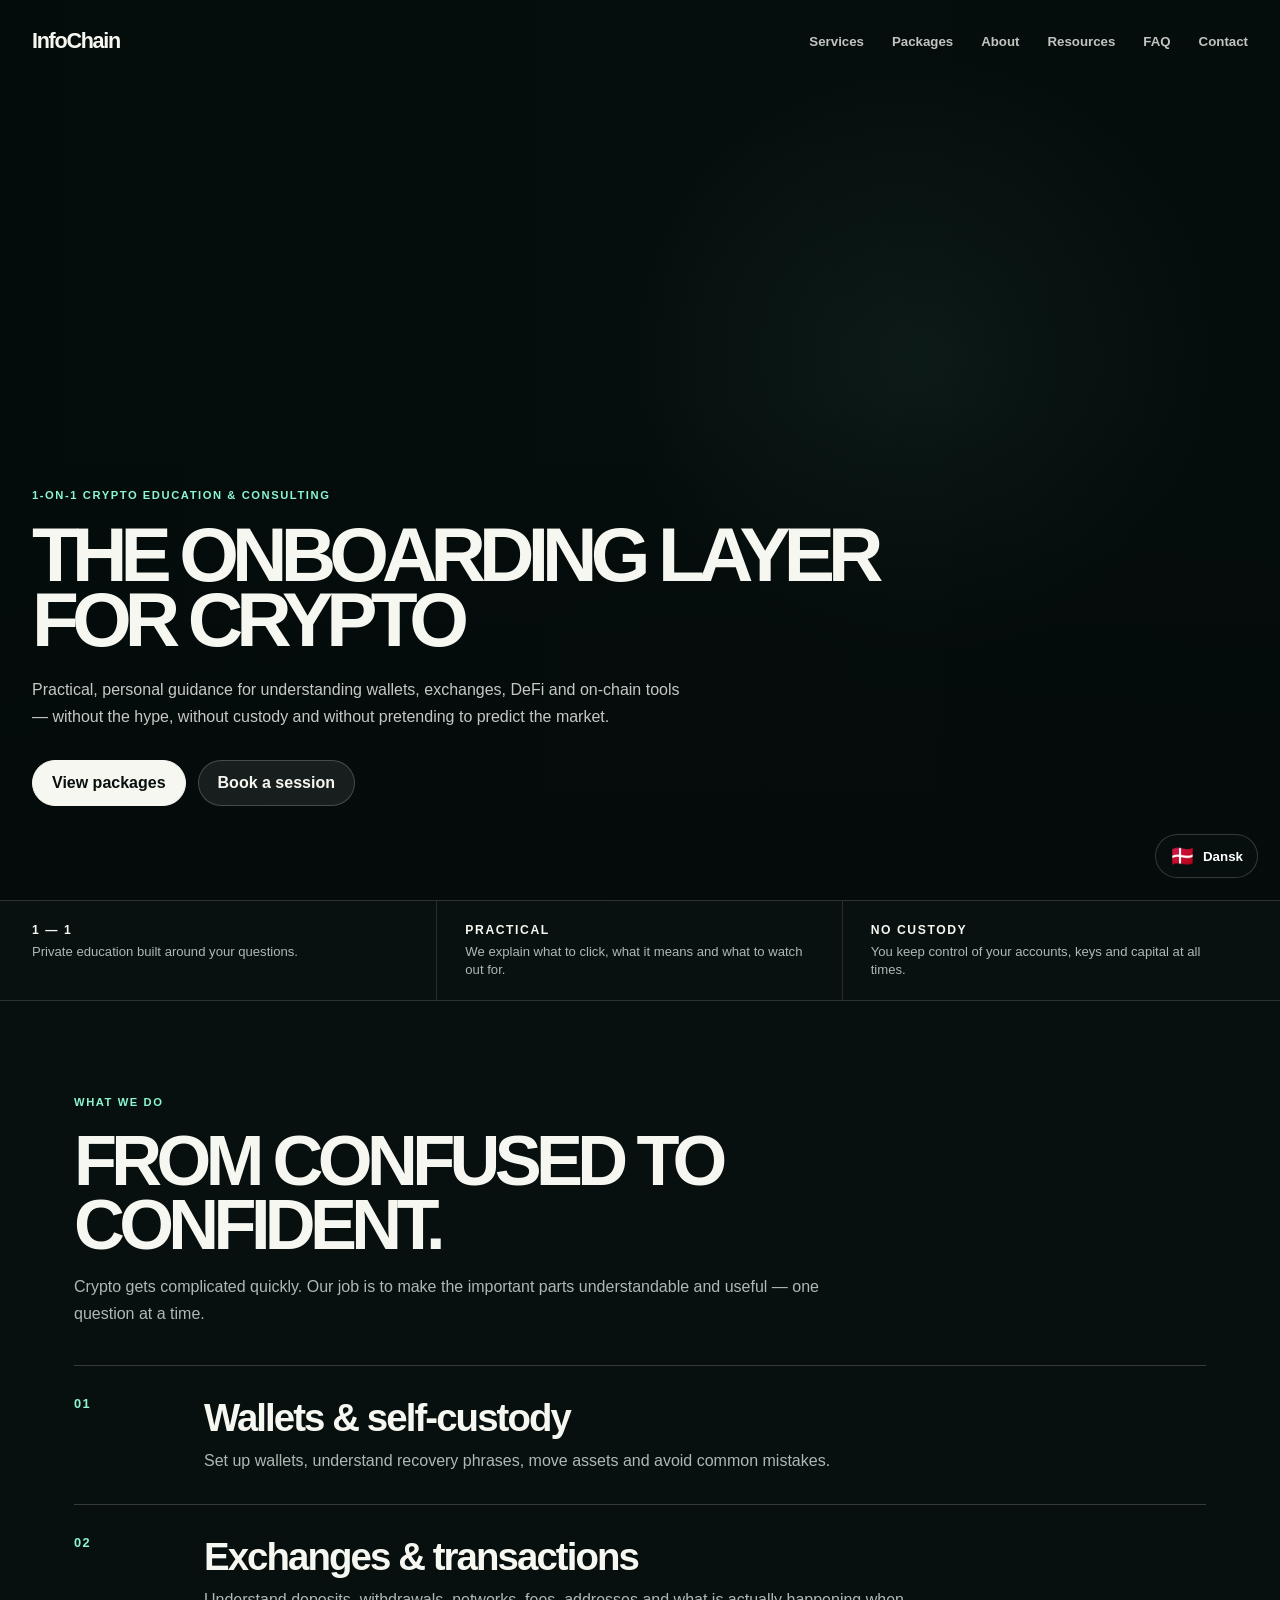
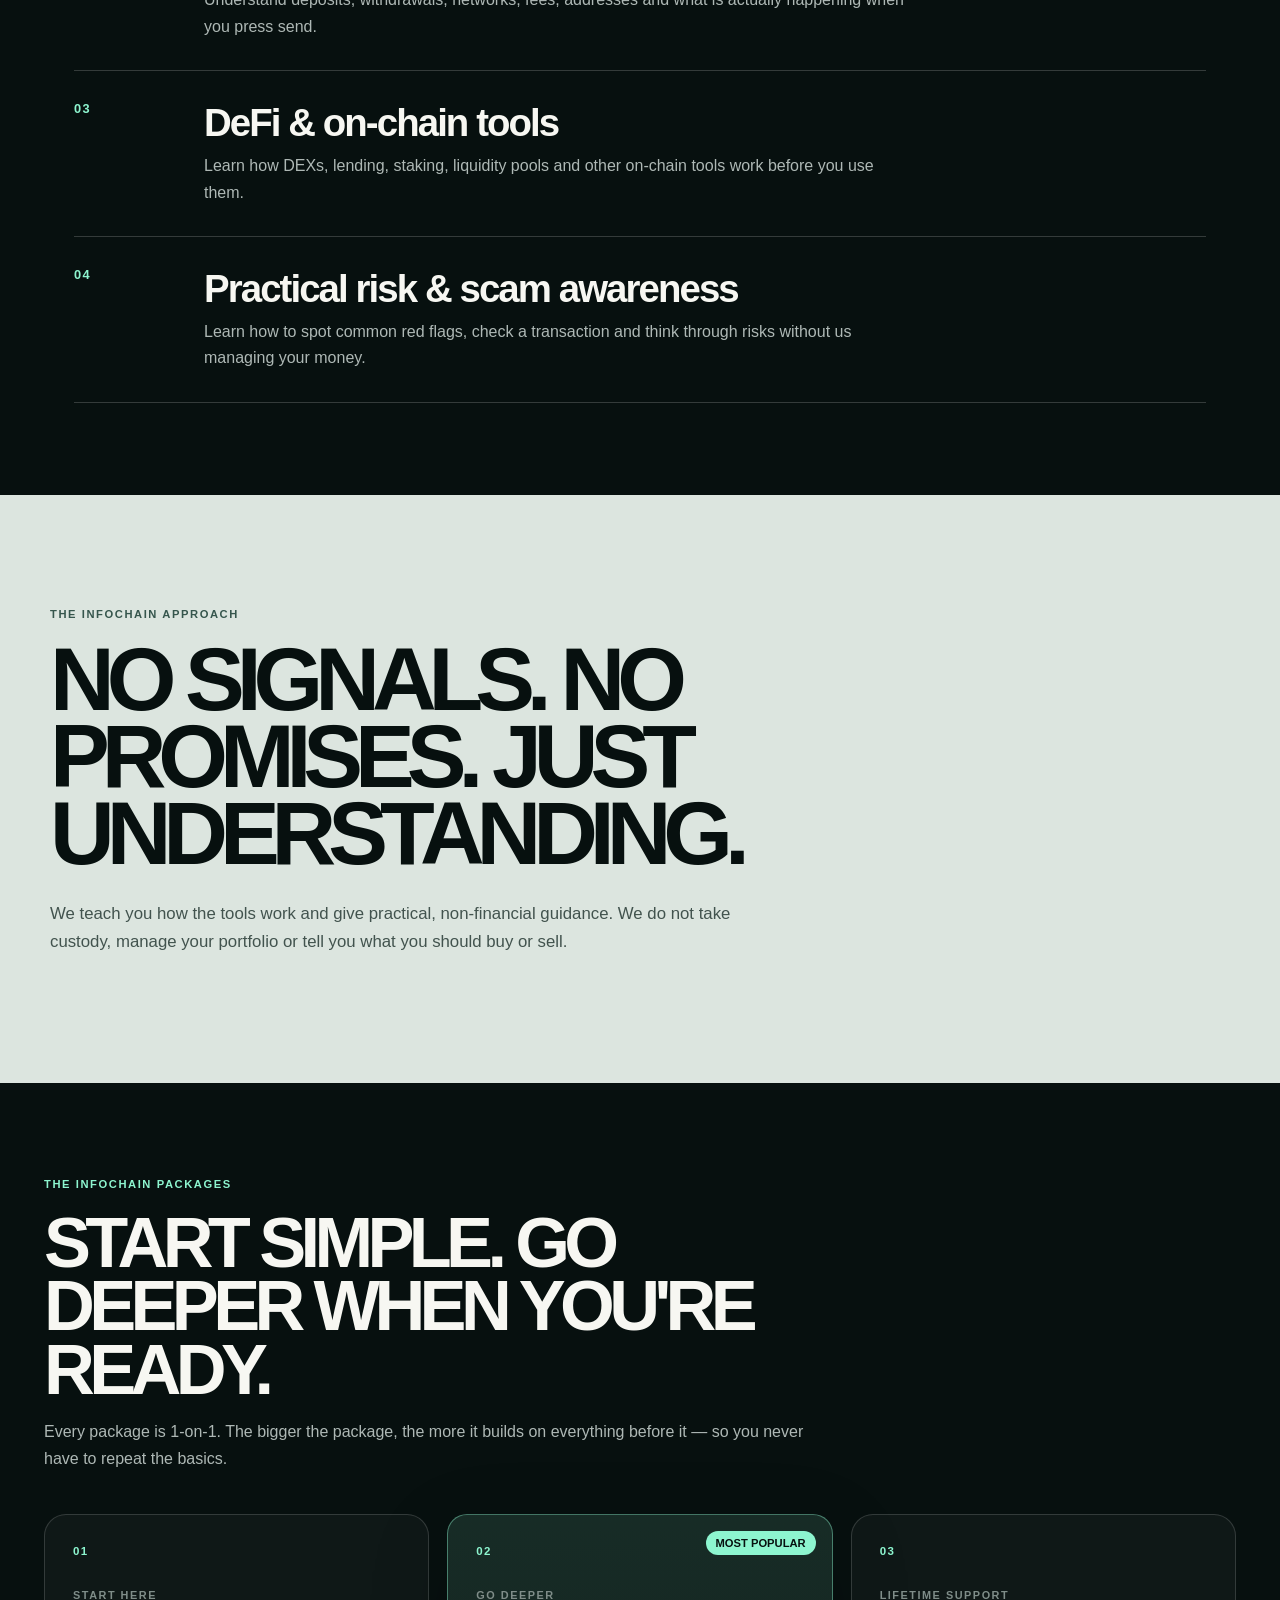
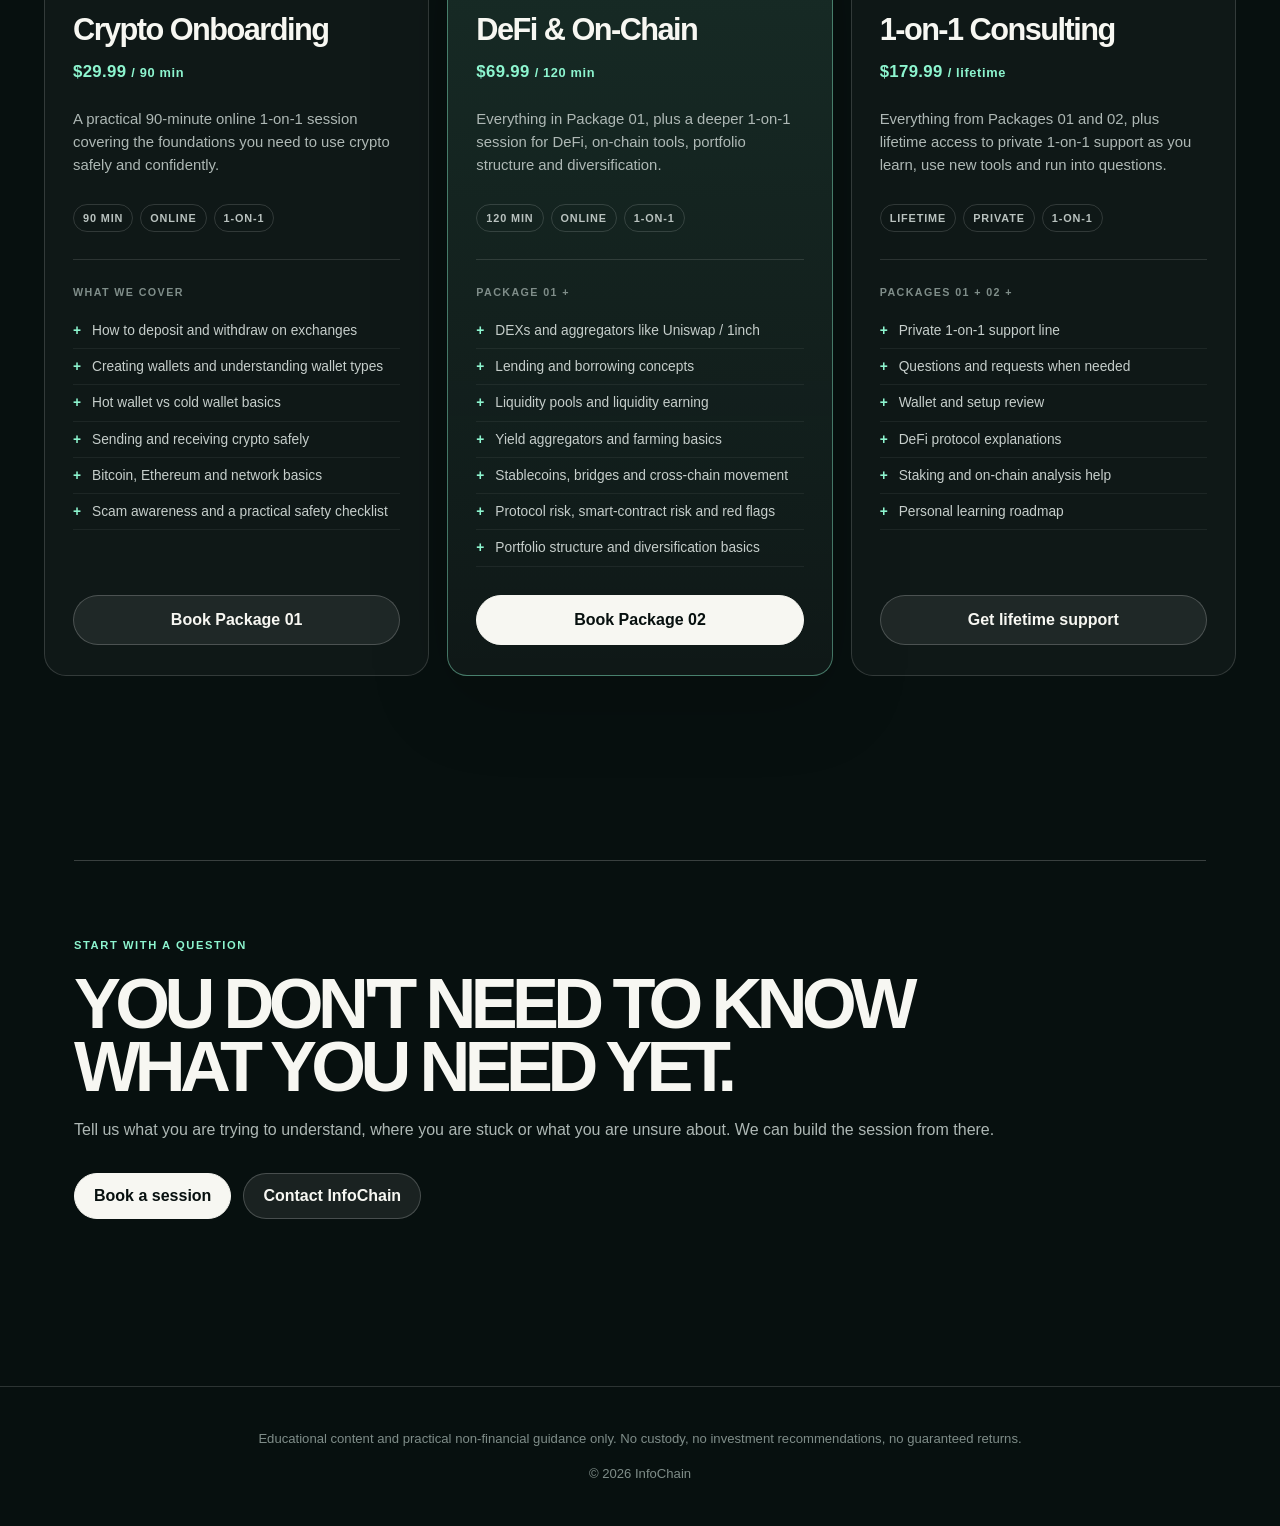
==== index.html @ 3a4cb1f4 "Rebrand homepage from ChainInfo to InfoChain" ====
<!DOCTYPE html>
<html lang="en">
<head><meta charset="UTF-8" /><meta name="viewport" content="width=device-width, initial-scale=1.0" /><meta name="description" content="InfoChain provides practical 1-on-1 crypto education and consulting for people who want to understand crypto without the hype." /><title>InfoChain | The Onboarding Layer for Crypto</title><link rel="stylesheet" href="style.css" /><link rel="stylesheet" href="enhancements.css" /></head>
<body>
  <header class="site-header"><nav class="nav"><a class="logo" href="index.html">InfoChain</a><div class="nav-links"><a href="#services">Services</a><a href="#packages">Packages</a><a href="about.html">About</a><a href="blog.html">Resources</a><a href="faq.html">FAQ</a><a href="contact.html">Contact</a></div></nav><section class="hero" id="top"><div class="hero-text"><p class="eyebrow">1-on-1 crypto education & consulting</p><h1>THE ONBOARDING LAYER FOR CRYPTO</h1><p class="hero-subtitle">Practical, personal guidance for understanding wallets, exchanges, DeFi and on-chain tools — without the hype, without custody and without pretending to predict the market.</p><div class="hero-actions"><a class="btn primary" href="#packages">View packages</a><a class="btn secondary" href="booking.html">Book a session</a></div></div></section></header>
  <main><section class="section trust-strip"><div><strong>1 — 1</strong><span>Private education built around your questions.</span></div><div><strong>PRACTICAL</strong><span>We explain what to click, what it means and what to watch out for.</span></div><div><strong>NO CUSTODY</strong><span>You keep control of your accounts, keys and capital at all times.</span></div></section>
    <section class="section editorial-section" id="services"><div class="section-heading editorial-heading"><p class="eyebrow">What we do</p><h2>FROM CONFUSED TO CONFIDENT.</h2><p>Crypto gets complicated quickly. Our job is to make the important parts understandable and useful — one question at a time.</p></div><div class="editorial-list"><article class="editorial-row"><span>01</span><div><h3>Wallets & self-custody</h3><p>Set up wallets, understand recovery phrases, move assets and avoid common mistakes.</p></div></article><article class="editorial-row"><span>02</span><div><h3>Exchanges & transactions</h3><p>Understand deposits, withdrawals, networks, fees, addresses and what is actually happening when you press send.</p></div></article><article class="editorial-row"><span>03</span><div><h3>DeFi & on-chain tools</h3><p>Learn how DEXs, lending, staking, liquidity pools and other on-chain tools work before you use them.</p></div></article><article class="editorial-row"><span>04</span><div><h3>Practical risk & scam awareness</h3><p>Learn how to spot common red flags, check a transaction and think through risks without us managing your money.</p></div></article></div></section>
    <section class="section dark-statement"><p class="eyebrow">The InfoChain approach</p><h2>NO SIGNALS. NO PROMISES. JUST UNDERSTANDING.</h2><p>We teach you how the tools work and give practical, non-financial guidance. We do not take custody, manage your portfolio or tell you what you should buy or sell.</p></section>
    <section class="section packages-section" id="packages"><div class="section-heading"><p class="eyebrow">The InfoChain packages</p><h2>START SIMPLE. GO DEEPER WHEN YOU'RE READY.</h2><p>Every package is 1-on-1. The bigger the package, the more it builds on everything before it — so you never have to repeat the basics.</p></div><div class="packages">
      <article class="package package-large"><div class="package-number">01</div><div class="package-top"><p class="package-label">START HERE</p><h3>Crypto Onboarding</h3><p class="price">$29.99 <span>/ 90 min</span></p></div><p class="package-desc">A practical 90-minute online 1-on-1 session covering the foundations you need to use crypto safely and confidently.</p><div class="package-meta"><span>90 min</span><span>Online</span><span>1-on-1</span></div><div class="package-includes"><strong>WHAT WE COVER</strong><ul><li>How to deposit and withdraw on exchanges</li><li>Creating wallets and understanding wallet types</li><li>Hot wallet vs cold wallet basics</li><li>Sending and receiving crypto safely</li><li>Bitcoin, Ethereum and network basics</li><li>Scam awareness and a practical safety checklist</li></ul></div><a class="btn package-btn" href="booking.html">Book Package 01</a></article>
      <article class="package package-large featured"><div class="package-number">02</div><div class="badge">MOST POPULAR</div><div class="package-top"><p class="package-label">GO DEEPER</p><h3>DeFi & On-Chain</h3><p class="price">$69.99 <span>/ 120 min</span></p></div><p class="package-desc">Everything in Package 01, plus a deeper 1-on-1 session for DeFi, on-chain tools, portfolio structure and diversification.</p><div class="package-meta"><span>120 min</span><span>Online</span><span>1-on-1</span></div><div class="package-includes"><strong>PACKAGE 01 +</strong><ul><li>DEXs and aggregators like Uniswap / 1inch</li><li>Lending and borrowing concepts</li><li>Liquidity pools and liquidity earning</li><li>Yield aggregators and farming basics</li><li>Stablecoins, bridges and cross-chain movement</li><li>Protocol risk, smart-contract risk and red flags</li><li>Portfolio structure and diversification basics</li></ul></div><a class="btn package-btn primary" href="booking.html">Book Package 02</a></article>
      <article class="package package-large"><div class="package-number">03</div><div class="package-top"><p class="package-label">LIFETIME SUPPORT</p><h3>1-on-1 Consulting</h3><p class="price">$179.99 <span>/ lifetime</span></p></div><p class="package-desc">Everything from Packages 01 and 02, plus lifetime access to private 1-on-1 support as you learn, use new tools and run into questions.</p><div class="package-meta"><span>Lifetime</span><span>Private</span><span>1-on-1</span></div><div class="package-includes"><strong>PACKAGES 01 + 02 +</strong><ul><li>Private 1-on-1 support line</li><li>Questions and requests when needed</li><li>Wallet and setup review</li><li>DeFi protocol explanations</li><li>Staking and on-chain analysis help</li><li>Personal learning roadmap</li></ul></div><a class="btn package-btn" href="booking.html">Get lifetime support</a></article>
    </div></section>
    <section class="section contact-section"><div class="contact-card"><p class="eyebrow">Start with a question</p><h2>YOU DON'T NEED TO KNOW WHAT YOU NEED YET.</h2><p>Tell us what you are trying to understand, where you are stuck or what you are unsure about. We can build the session from there.</p><div class="contact-actions"><a class="btn primary" href="booking.html">Book a session</a><a class="btn secondary" href="contact.html">Contact InfoChain</a></div></div></section></main>
  <footer class="footer"><p>Educational content and practical non-financial guidance only. No custody, no investment recommendations, no guaranteed returns.</p><p>© 2026 InfoChain</p></footer><button class="language-toggle" type="button" aria-label="Translate site to Danish" data-lang-toggle><span class="flag">🇩🇰</span><span class="language-toggle-text">Dansk</span></button><script src="language.js"></script>
</body></html>
---- style.css ----
*{box-sizing:border-box}html{scroll-behavior:smooth}body{margin:0;background:#07100f;color:#f7f7f2;font-family:Inter,Arial,sans-serif}a{color:inherit}p{line-height:1.65}.site-header{min-height:100vh;padding:0 32px;position:relative;overflow:hidden;background:linear-gradient(90deg,rgba(4,12,11,.88),rgba(4,12,11,.38) 55%,rgba(4,12,11,.66)),linear-gradient(180deg,rgba(4,10,9,.1),rgba(4,10,9,.15) 45%,rgba(4,10,9,.9)),url('https://images.unsplash.com/photo-1480714378408-67cf0d13bc1b?auto=format&fit=crop&w=2400&q=88') center/cover no-repeat}.site-header:after{content:'';position:absolute;inset:0;background:radial-gradient(circle at 72% 40%,rgba(141,245,207,.12),transparent 28%);pointer-events:none}.nav{max-width:1280px;margin:auto;padding:28px 0;display:flex;align-items:center;justify-content:space-between;position:relative;z-index:3}.logo{text-decoration:none;font-size:1.35rem;font-weight:850;letter-spacing:-.06em}.nav-links{display:flex;gap:28px;align-items:center}.nav-links a{text-decoration:none;font-size:.83rem;font-weight:700;color:rgba(247,247,242,.78)}.nav-links a:hover{color:#fff}.hero{max-width:1280px;min-height:calc(100vh - 90px);margin:auto;padding:80px 0 86px;display:flex;align-items:flex-end;position:relative;z-index:2}.hero-text{max-width:900px}.eyebrow{text-transform:uppercase;letter-spacing:.14em;font-size:.7rem;font-weight:800;color:#8df5cf;margin:0 0 18px}.hero h1{font-size:clamp(3.2rem,6vw,6.5rem);line-height:.84;letter-spacing:-.09em;max-width:850px;margin:0 0 26px;text-transform:uppercase}.hero-subtitle{max-width:650px;color:rgba(247,247,242,.8);font-size:1rem;margin:0}.hero-actions,.contact-actions{display:flex;gap:12px;flex-wrap:wrap;margin-top:30px}.btn{min-height:46px;padding:0 19px;border-radius:999px;display:inline-flex;align-items:center;justify-content:center;text-decoration:none;font-weight:800;border:1px solid rgba(255,255,255,.2);transition:transform .2s ease,border-color .2s ease,background .2s ease}.btn:hover{transform:translateY(-2px);border-color:rgba(141,245,207,.5)}.btn.primary{background:#f7f7f2;color:#07100f;border-color:#f7f7f2}.btn.secondary{background:rgba(255,255,255,.08)}.section{max-width:1180px;margin:auto;padding:92px 24px}.trust-strip{max-width:none;padding:0 32px;display:grid;grid-template-columns:repeat(3,1fr);background:#08110f;border-top:1px solid rgba(255,255,255,.14);border-bottom:1px solid rgba(255,255,255,.14)}.trust-strip div{padding:22px 28px;border-right:1px solid rgba(255,255,255,.12)}.trust-strip div:first-child{padding-left:0}.trust-strip div:last-child{border-right:0}.trust-strip strong{display:block;font-size:.76rem;letter-spacing:.13em;text-transform:uppercase;margin-bottom:5px}.trust-strip span{font-size:.82rem;color:#aeb8b5}.section-heading{max-width:760px;margin-bottom:38px}.section-heading h2,.contact-card h2{font-size:clamp(2.8rem,5.5vw,5.8rem);line-height:.9;letter-spacing:-.08em;margin:0 0 18px;text-transform:uppercase}.section-heading p:last-child,.contact-card p:not(.eyebrow){color:#aeb8b5}.editorial-list{border-top:1px solid rgba(255,255,255,.18)}.editorial-row{display:grid;grid-template-columns:100px 1fr;gap:30px;padding:30px 0;border-bottom:1px solid rgba(255,255,255,.18)}.editorial-row>span{font-size:.8rem;color:#8df5cf;font-weight:800;letter-spacing:.1em}.editorial-row h3{font-size:clamp(1.6rem,3vw,2.5rem);letter-spacing:-.05em;margin:0 0 8px}.editorial-row p{max-width:700px;color:#aeb8b5;margin:0}.dark-statement{max-width:none;padding:110px max(24px,calc((100vw - 1180px)/2));background:#dce5df;color:#07100f}.dark-statement .eyebrow{color:#36564d}.dark-statement h2{max-width:950px;font-size:clamp(3rem,7vw,7rem);line-height:.86;letter-spacing:-.09em;margin:0 0 28px}.dark-statement>p:last-child{max-width:720px;color:#42534e;font-size:1.05rem}.packages-section{max-width:1240px}.packages-section .section-heading{margin-bottom:42px}.packages{display:grid;grid-template-columns:repeat(3,1fr);gap:18px}.package{min-height:350px;border-top:1px solid rgba(255,255,255,.25);border-bottom:1px solid rgba(255,255,255,.12);padding:28px 4px;display:flex;flex-direction:column;position:relative}.package.featured{padding:28px;background:rgba(141,245,207,.07);border:1px solid rgba(141,245,207,.28);border-radius:20px}.package-number{font-size:.72rem;font-weight:900;color:#8df5cf;letter-spacing:.12em;margin-bottom:30px}.badge{position:absolute;top:16px;right:16px;background:#8df5cf;color:#07100f;border-radius:999px;padding:6px 10px;font-size:.7rem;font-weight:900}.package h3{font-size:1.7rem;letter-spacing:-.05em;margin:0 0 15px}.price{font-size:.8rem!important;text-transform:uppercase;letter-spacing:.12em;color:#8df5cf!important;font-weight:800}.package-desc{color:#aeb8b5;max-width:390px}.package-btn{margin-top:auto;align-self:flex-start;background:rgba(255,255,255,.07)}.packages-link{display:flex;justify-content:center;margin-top:28px}.packages-link .btn{min-width:220px}.contact-card{padding:75px 0;border-top:1px solid rgba(255,255,255,.2);text-align:left}.contact-card h2{max-width:950px}.contact-actions{justify-content:flex-start}.footer{padding:28px 24px;border-top:1px solid rgba(255,255,255,.15);text-align:center;color:#7f8d89;font-size:.82rem}.language-toggle{position:fixed;right:22px;bottom:22px;z-index:20;border:1px solid rgba(255,255,255,.18);border-radius:999px;background:rgba(8,17,15,.84);color:#fff;padding:9px 14px;display:flex;gap:8px;align-items:center;font-weight:800;backdrop-filter:blur(14px);cursor:pointer}.language-toggle .flag{font-size:1.25rem}.simple-header{min-height:auto;background:#07100f}.simple-header .hero{min-height:auto;padding:70px 0}.simple-header .hero h1{font-size:clamp(3rem,7vw,7rem)}
/* Package page: make the offer scannable in seconds. */.package-intro{display:grid;grid-template-columns:1.15fr .85fr;gap:70px;align-items:end;margin-bottom:55px}.package-intro h2{font-size:clamp(2.6rem,5vw,5.2rem);line-height:.88;letter-spacing:-.08em;margin:0;max-width:760px;text-transform:uppercase}.package-intro>p{color:#aeb8b5;max-width:440px;margin:0 0 5px}.package-grid{display:grid;grid-template-columns:repeat(3,1fr);gap:16px;align-items:stretch}.package-large{min-height:640px;padding:30px 28px;background:rgba(255,255,255,.035);border:1px solid rgba(255,255,255,.15);border-radius:22px}.package-large.featured{padding:30px 28px;background:linear-gradient(180deg,rgba(141,245,207,.12),rgba(255,255,255,.035));border-color:rgba(141,245,207,.42);box-shadow:0 25px 80px rgba(0,0,0,.18)}.package-label{font-size:.68rem;font-weight:900;letter-spacing:.14em;color:#7f8d89;margin:0 0 10px}.package-large h3{font-size:clamp(1.8rem,2.4vw,2.45rem);line-height:.95;margin-bottom:14px}.package-large .price{font-size:1.05rem!important;letter-spacing:.02em;text-transform:none;margin:0}.package-large .price span{font-size:.8rem;letter-spacing:.05em}.package-large .package-desc{font-size:.93rem;line-height:1.55;min-height:74px;margin:22px 0}.package-meta{display:flex;gap:7px;flex-wrap:wrap;margin-bottom:27px}.package-meta span{font-size:.68rem;text-transform:uppercase;letter-spacing:.08em;font-weight:800;border:1px solid rgba(255,255,255,.14);padding:7px 9px;border-radius:999px;color:#b9c2bf}.package-includes{border-top:1px solid rgba(255,255,255,.12);padding-top:22px;margin-bottom:28px}.package-includes strong{font-size:.67rem;letter-spacing:.13em;color:#7f8d89}.package-includes ul{padding:0;margin:13px 0 0;list-style:none}.package-includes li{position:relative;padding:8px 0 8px 19px;color:#c6cecb;font-size:.86rem;line-height:1.4;border-bottom:1px solid rgba(255,255,255,.06)}.package-includes li:before{content:'+';position:absolute;left:0;color:#8df5cf;font-weight:900}.package-large .package-btn{width:100%;min-height:50px}.package-note{display:flex;gap:16px;align-items:flex-start;margin-top:24px;padding:18px 20px;border-left:2px solid #8df5cf;background:rgba(255,255,255,.035);color:#aeb8b5;font-size:.82rem;line-height:1.55}.package-note strong{color:#f7f7f2;white-space:nowrap}.packages-page-section{padding-top:82px}
@media(max-width:850px){.site-header{padding:0 20px;min-height:92vh}.nav{align-items:flex-start;gap:18px;flex-direction:column}.nav-links{flex-wrap:wrap;gap:13px 18px}.hero{min-height:calc(92vh - 100px);padding:65px 0 55px}.hero h1{font-size:clamp(3.1rem,13vw,5.7rem);max-width:650px}.trust-strip,.packages,.package-grid{grid-template-columns:1fr}.trust-strip{padding:0 20px}.trust-strip div,.trust-strip div:first-child{padding:18px 0;border-right:0;border-bottom:1px solid rgba(255,255,255,.12)}.trust-strip div:last-child{border-bottom:0}.section{padding:70px 20px}.editorial-row{grid-template-columns:50px 1fr;gap:12px}.dark-statement{padding:80px 20px}.packages{gap:28px}.package,.package.featured{min-height:0}.contact-card{padding:55px 0}.language-toggle{right:14px;bottom:14px}.package-intro{grid-template-columns:1fr;gap:20px;margin-bottom:35px}.package-intro h2{font-size:clamp(2.4rem,12vw,4.3rem)}.package-large,.package-large.featured{min-height:0;padding:26px 22px}.package-number{margin-bottom:32px}.package-large .package-desc{min-height:0}.package-note{flex-direction:column;gap:6px}}
---- enhancements.css ----
.site-header{background:#07100f!important}.site-header:before{content:'';position:absolute;inset:-7%;background:url('https://images.unsplash.com/photo-1480714378408-67cf0d13bc1b?auto=format&fit=crop&w=2400&q=88') center/cover no-repeat;animation:chainInfoHeroDrift 22s ease-in-out infinite alternate;transform-origin:center center;z-index:0}.site-header:after{z-index:1!important;background:linear-gradient(90deg,rgba(4,12,11,.88),rgba(4,12,11,.38) 55%,rgba(4,12,11,.66)),linear-gradient(180deg,rgba(4,10,9,.1),rgba(4,10,9,.15) 45%,rgba(4,10,9,.92)),radial-gradient(circle at 72% 40%,rgba(141,245,207,.12),transparent 28%)}@keyframes chainInfoHeroDrift{0%{transform:scale(1.02) translate3d(-.5%,0,0)}50%{transform:scale(1.075) translate3d(.6%,-.5%,0)}100%{transform:scale(1.035) translate3d(-.4%,.4%,0)}}.nav,.hero{z-index:2}.booking-section{padding-top:72px}.booking-grid{display:grid;grid-template-columns:.9fr 1.1fr;gap:90px;align-items:start}.booking-copy h2{font-size:clamp(2.8rem,5.5vw,5.6rem);line-height:.88;letter-spacing:-.08em;margin:0 0 22px;text-transform:uppercase}.booking-copy>p:not(.eyebrow){color:#aeb8b5;max-width:520px}.booking-note{margin-top:32px;border-left:2px solid #8df5cf;background:rgba(255,255,255,.035);padding:18px 20px;color:#aeb8b5;font-size:.82rem;line-height:1.55}.booking-note strong{display:block;color:#f7f7f2;margin-bottom:5px}.booking-form{padding:30px;border:1px solid rgba(255,255,255,.16);border-radius:22px;background:rgba(255,255,255,.035);display:grid;gap:18px}.booking-form label{display:grid;gap:8px;font-size:.7rem;text-transform:uppercase;letter-spacing:.1em;font-weight:800;color:#aeb8b5}.booking-form input,.booking-form select,.booking-form textarea{width:100%;border:1px solid rgba(255,255,255,.16);background:#0b1715;color:#f7f7f2;border-radius:10px;padding:13px 14px;font:inherit;font-size:.95rem;outline:none}.booking-form input:focus,.booking-form select:focus,.booking-form textarea:focus{border-color:rgba(141,245,207,.7)}.booking-form textarea{resize:vertical}.booking-form option{background:#0b1715}.form-two{display:grid;grid-template-columns:1fr 1fr;gap:16px}.booking-form .btn{border:0;cursor:pointer;width:100%;font-size:.9rem}.form-footnote{margin:0;color:#71807c;font-size:.72rem;line-height:1.5;text-align:center}@media(max-width:850px){.booking-grid{grid-template-columns:1fr;gap:45px}.booking-form{padding:22px}.form-two{grid-template-columns:1fr}}@media(prefers-reduced-motion:reduce){.site-header:before{animation:none}}
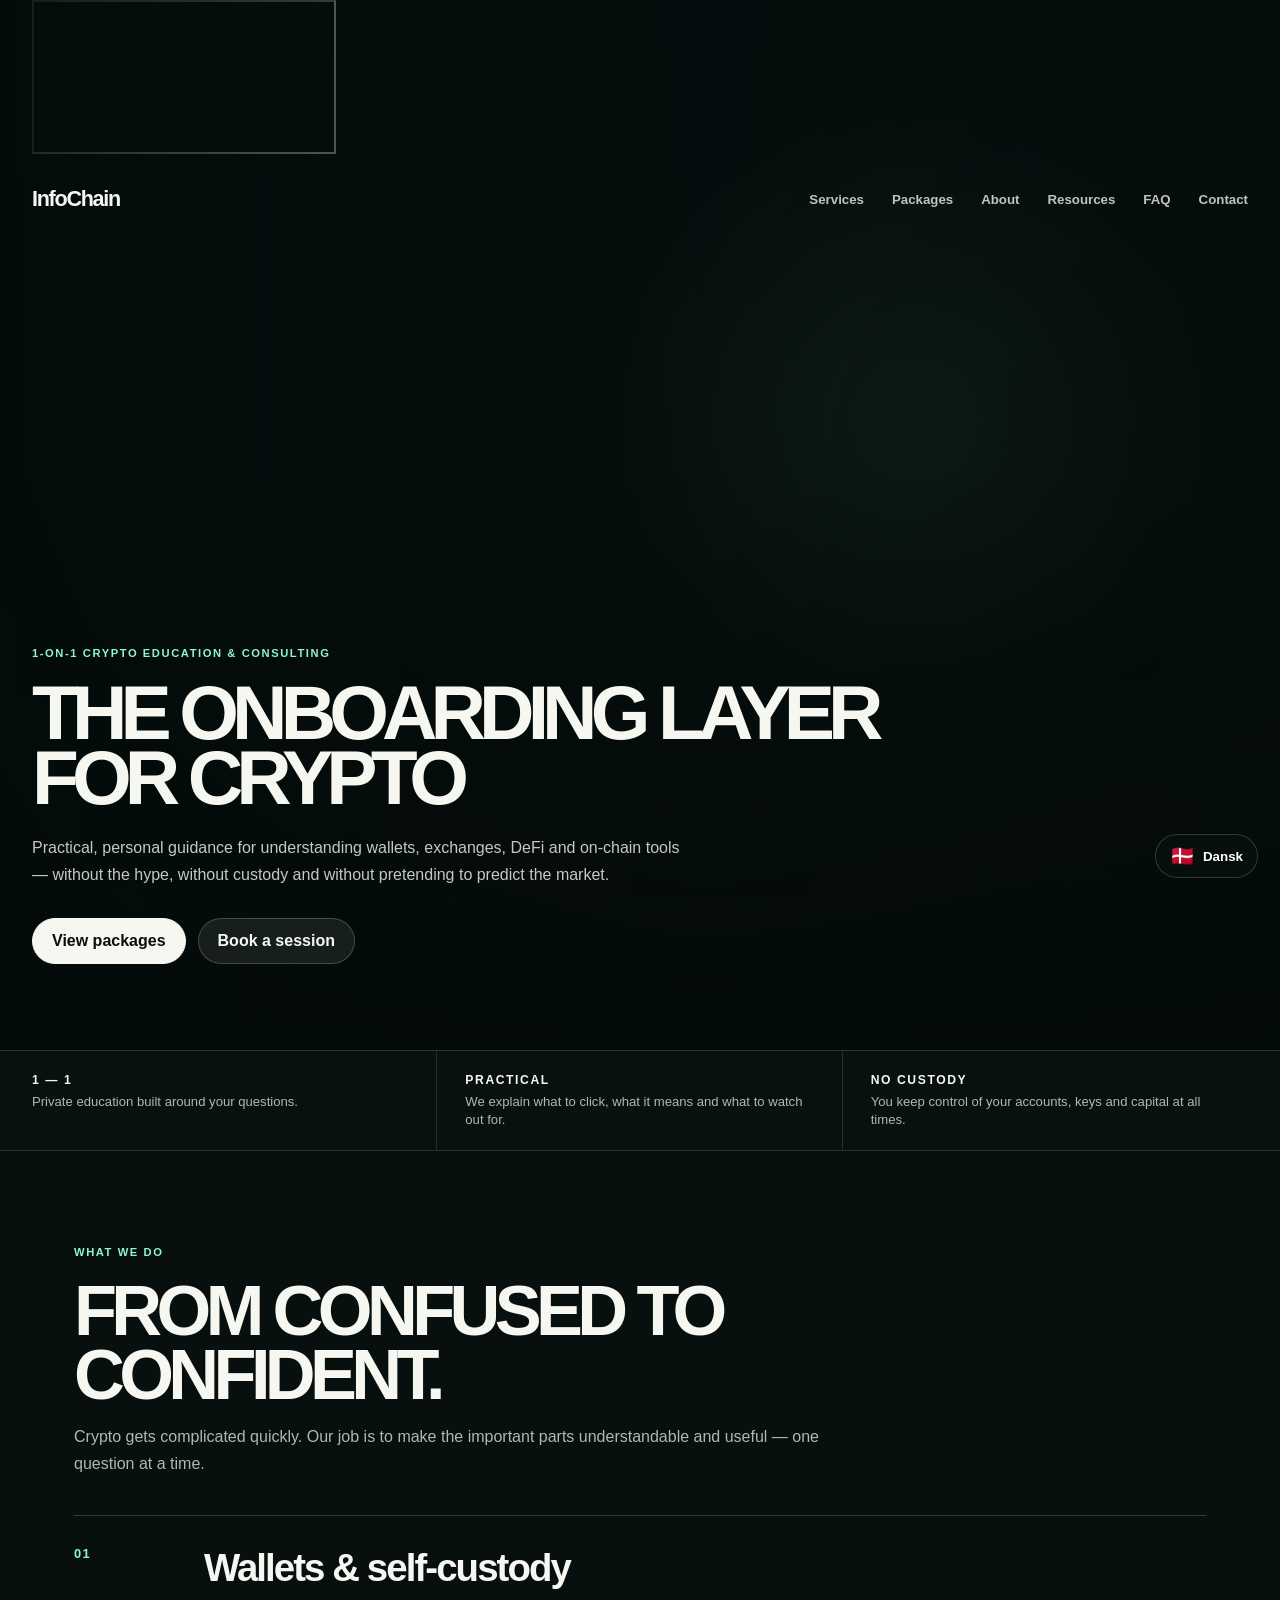
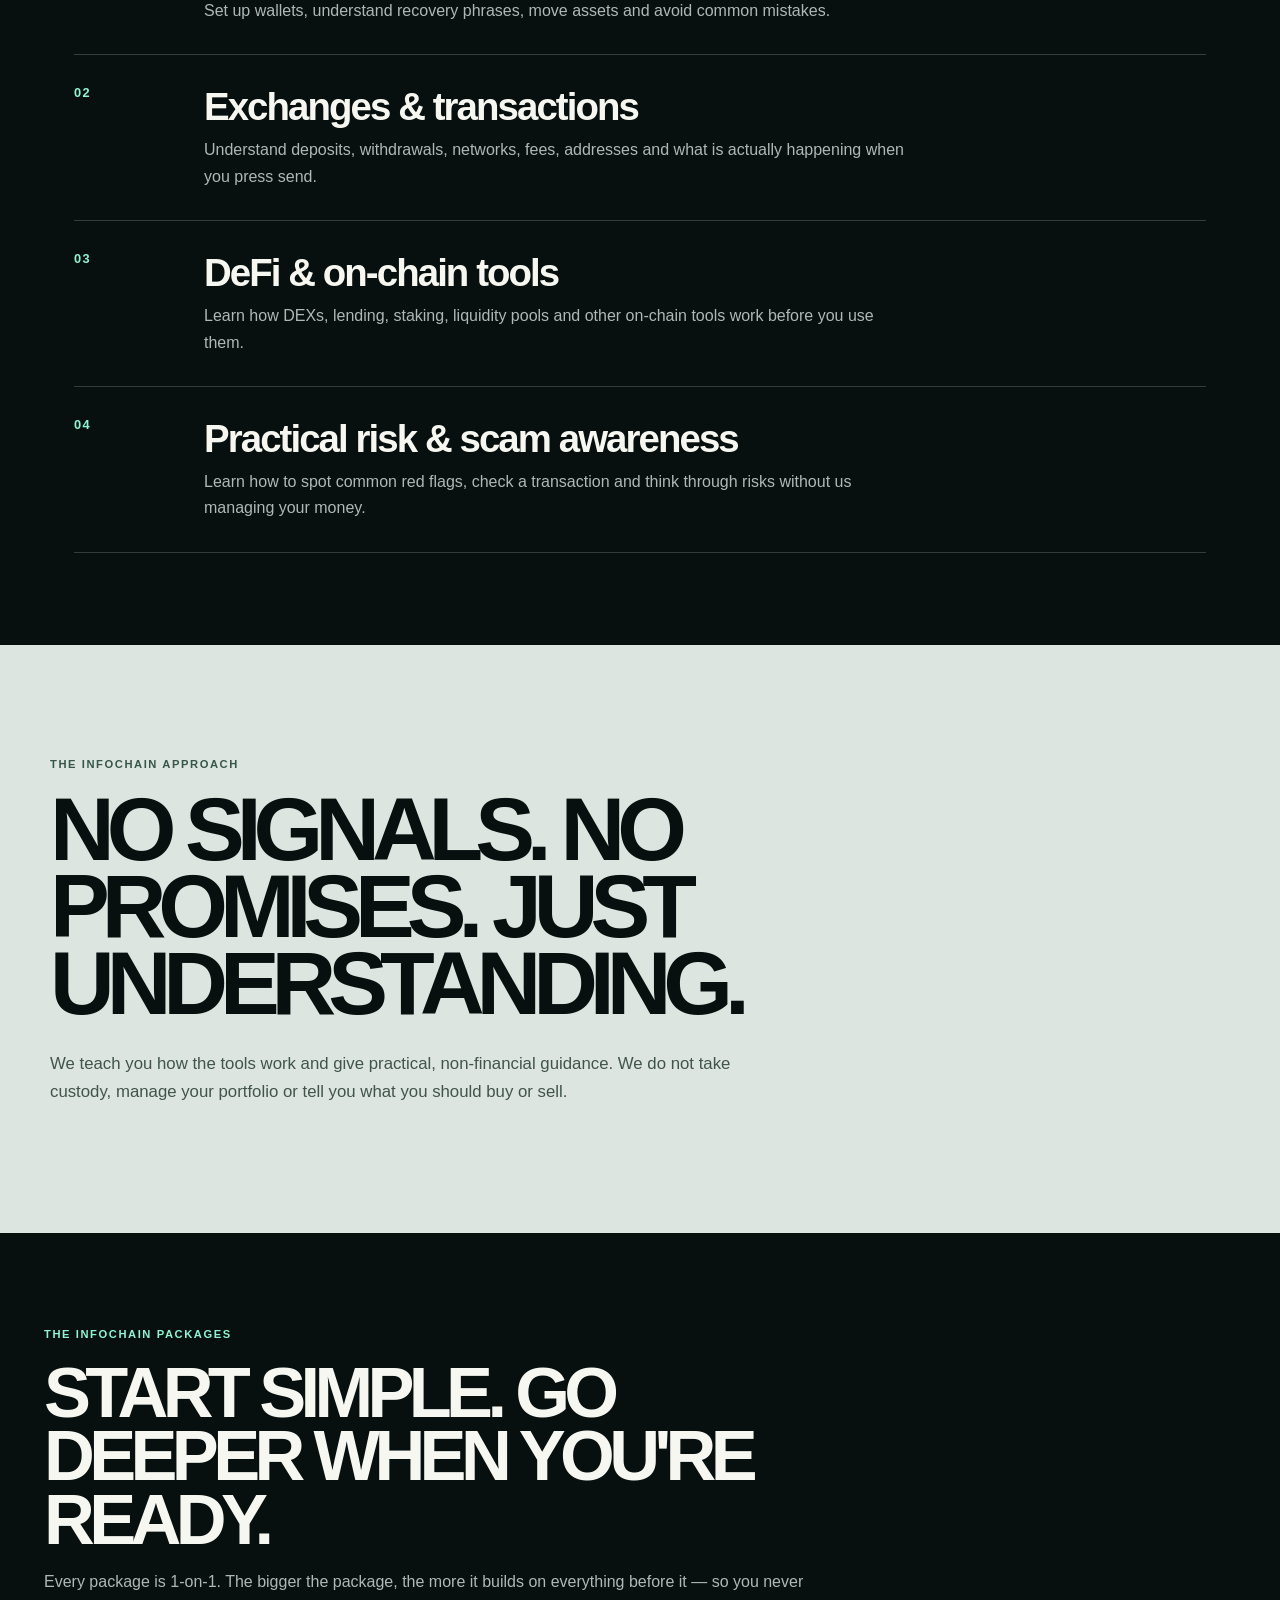
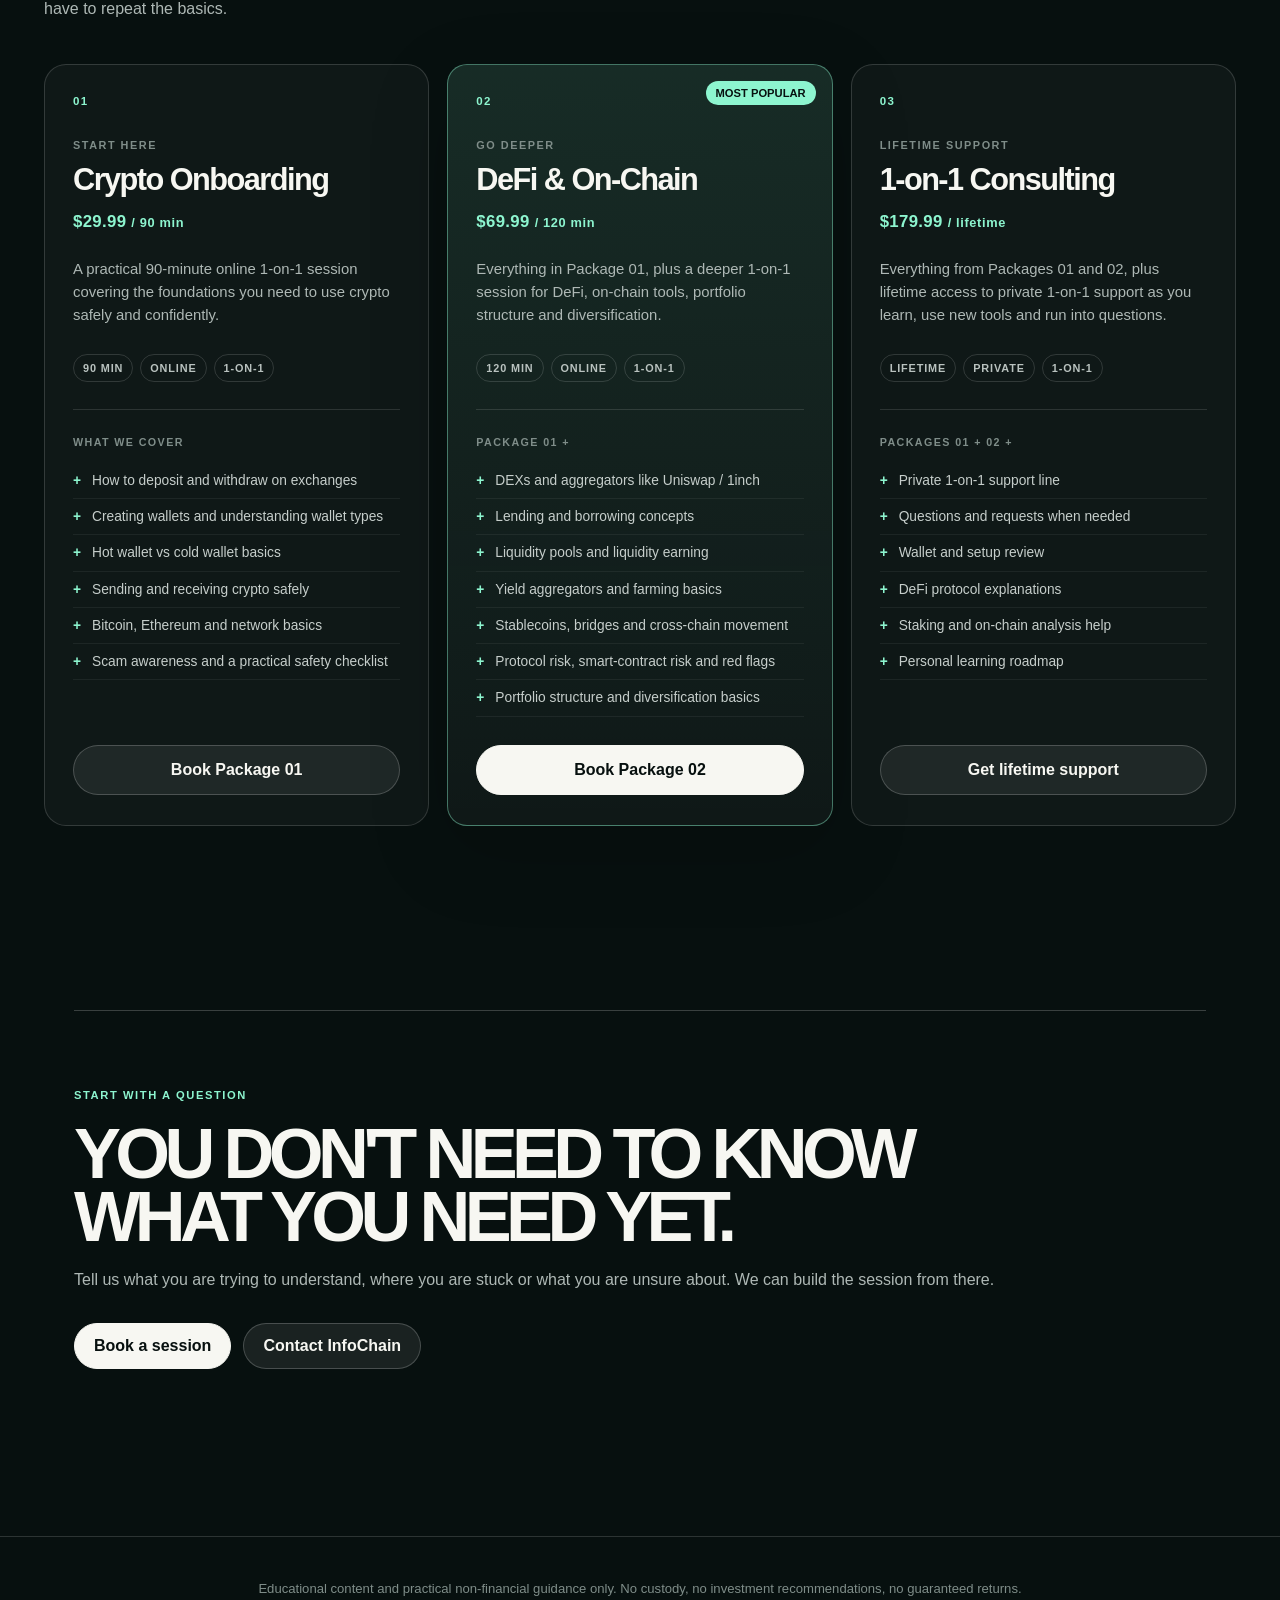
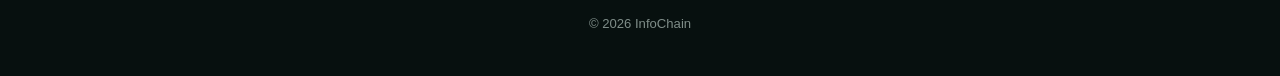
==== commit 5b120e0f: "Add live NYC skyline video background to InfoChain hero" ====
--- a/index.html
+++ b/index.html
@@ -2,7 +2,7 @@
 <html lang="en">
 <head><meta charset="UTF-8" /><meta name="viewport" content="width=device-width, initial-scale=1.0" /><meta name="description" content="InfoChain provides practical 1-on-1 crypto education and consulting for people who want to understand crypto without the hype." /><title>InfoChain | The Onboarding Layer for Crypto</title><link rel="stylesheet" href="style.css" /><link rel="stylesheet" href="enhancements.css" /></head>
 <body>
-  <header class="site-header"><nav class="nav"><a class="logo" href="index.html">InfoChain</a><div class="nav-links"><a href="#services">Services</a><a href="#packages">Packages</a><a href="about.html">About</a><a href="blog.html">Resources</a><a href="faq.html">FAQ</a><a href="contact.html">Contact</a></div></nav><section class="hero" id="top"><div class="hero-text"><p class="eyebrow">1-on-1 crypto education & consulting</p><h1>THE ONBOARDING LAYER FOR CRYPTO</h1><p class="hero-subtitle">Practical, personal guidance for understanding wallets, exchanges, DeFi and on-chain tools — without the hype, without custody and without pretending to predict the market.</p><div class="hero-actions"><a class="btn primary" href="#packages">View packages</a><a class="btn secondary" href="booking.html">Book a session</a></div></div></section></header>
+  <header class="site-header"><div class="hero-video" aria-hidden="true"><iframe src="https://www.youtube.com/embed/zGZDv6GnQmY?autoplay=1&mute=1&loop=1&playlist=zGZDv6GnQmY&controls=0&modestbranding=1&rel=0&playsinline=1" title="New York City skyline timelapse background" allow="autoplay; fullscreen" tabindex="-1"></iframe></div><nav class="nav"><a class="logo" href="index.html">InfoChain</a><div class="nav-links"><a href="#services">Services</a><a href="#packages">Packages</a><a href="about.html">About</a><a href="blog.html">Resources</a><a href="faq.html">FAQ</a><a href="contact.html">Contact</a></div></nav><section class="hero" id="top"><div class="hero-text"><p class="eyebrow">1-on-1 crypto education & consulting</p><h1>THE ONBOARDING LAYER FOR CRYPTO</h1><p class="hero-subtitle">Practical, personal guidance for understanding wallets, exchanges, DeFi and on-chain tools — without the hype, without custody and without pretending to predict the market.</p><div class="hero-actions"><a class="btn primary" href="#packages">View packages</a><a class="btn secondary" href="booking.html">Book a session</a></div></div></section></header>
   <main><section class="section trust-strip"><div><strong>1 — 1</strong><span>Private education built around your questions.</span></div><div><strong>PRACTICAL</strong><span>We explain what to click, what it means and what to watch out for.</span></div><div><strong>NO CUSTODY</strong><span>You keep control of your accounts, keys and capital at all times.</span></div></section>
     <section class="section editorial-section" id="services"><div class="section-heading editorial-heading"><p class="eyebrow">What we do</p><h2>FROM CONFUSED TO CONFIDENT.</h2><p>Crypto gets complicated quickly. Our job is to make the important parts understandable and useful — one question at a time.</p></div><div class="editorial-list"><article class="editorial-row"><span>01</span><div><h3>Wallets & self-custody</h3><p>Set up wallets, understand recovery phrases, move assets and avoid common mistakes.</p></div></article><article class="editorial-row"><span>02</span><div><h3>Exchanges & transactions</h3><p>Understand deposits, withdrawals, networks, fees, addresses and what is actually happening when you press send.</p></div></article><article class="editorial-row"><span>03</span><div><h3>DeFi & on-chain tools</h3><p>Learn how DEXs, lending, staking, liquidity pools and other on-chain tools work before you use them.</p></div></article><article class="editorial-row"><span>04</span><div><h3>Practical risk & scam awareness</h3><p>Learn how to spot common red flags, check a transaction and think through risks without us managing your money.</p></div></article></div></section>
     <section class="section dark-statement"><p class="eyebrow">The InfoChain approach</p><h2>NO SIGNALS. NO PROMISES. JUST UNDERSTANDING.</h2><p>We teach you how the tools work and give practical, non-financial guidance. We do not take custody, manage your portfolio or tell you what you should buy or sell.</p></section>
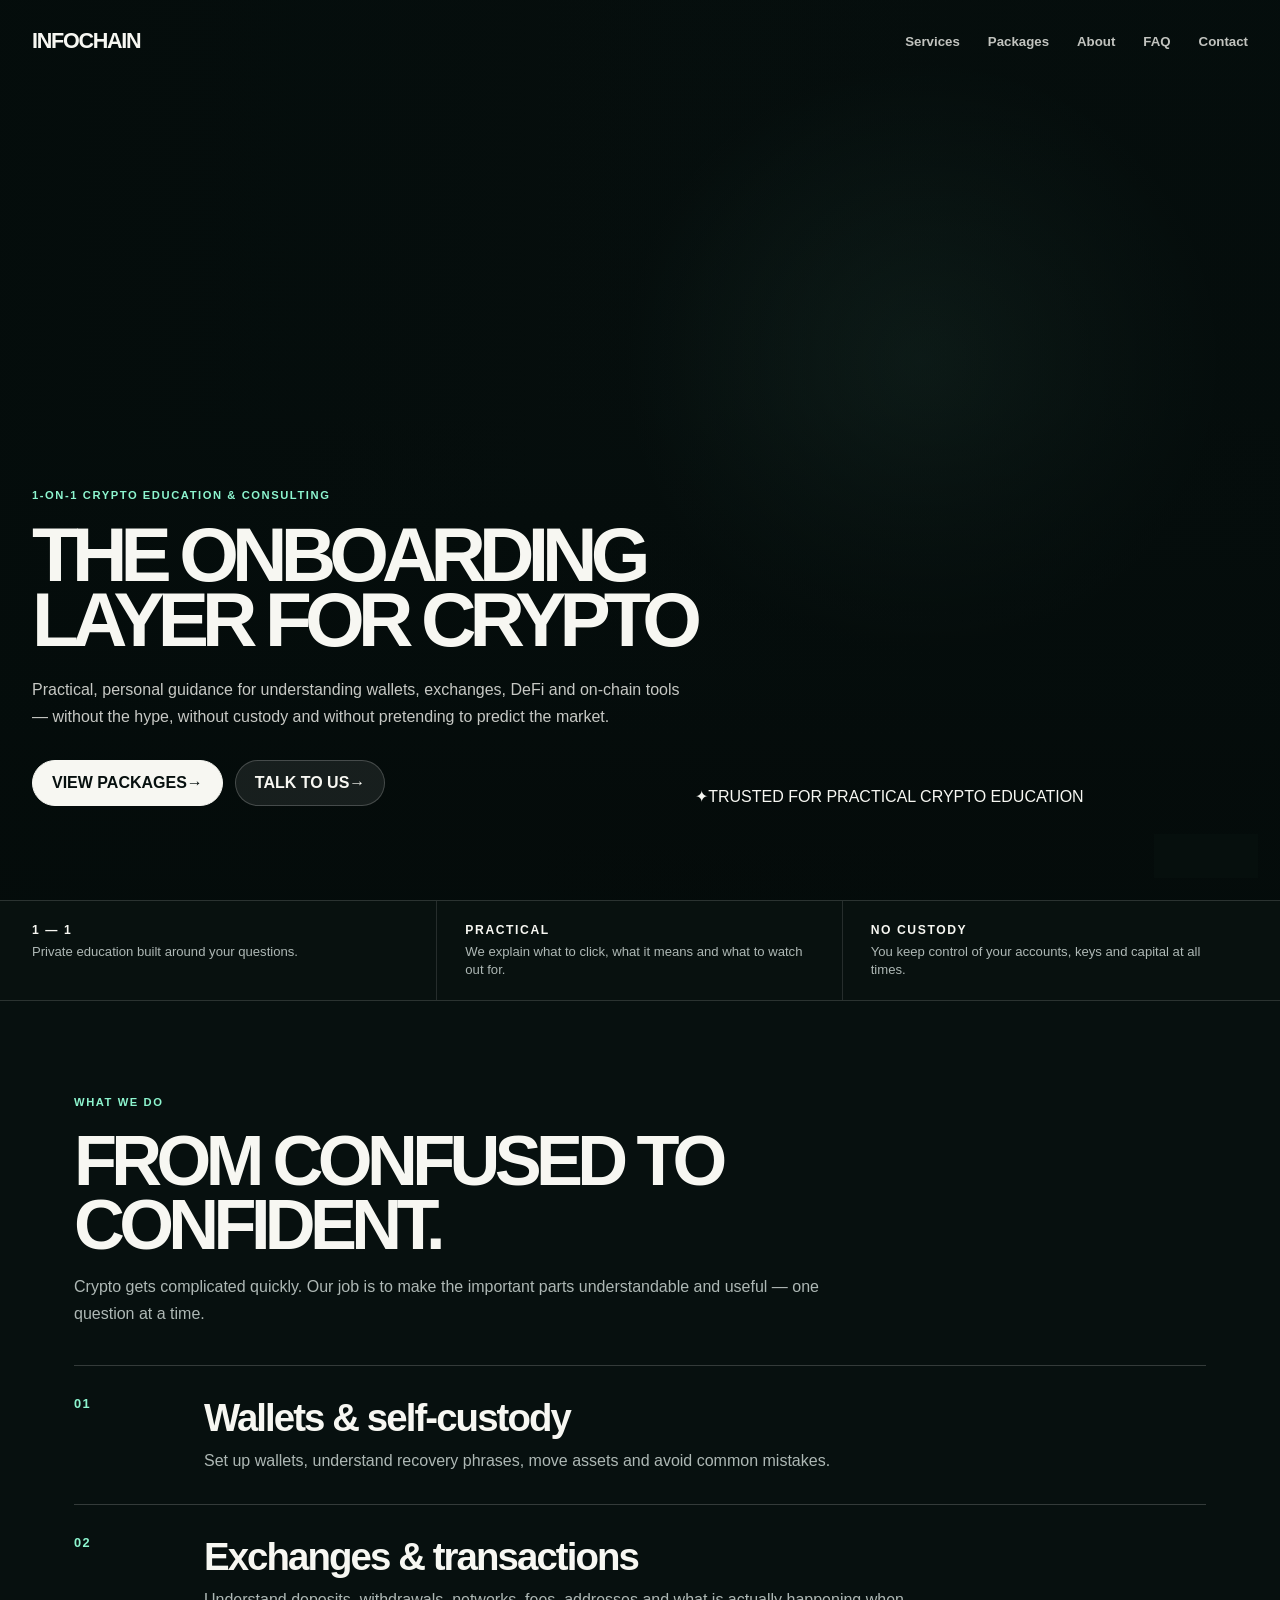
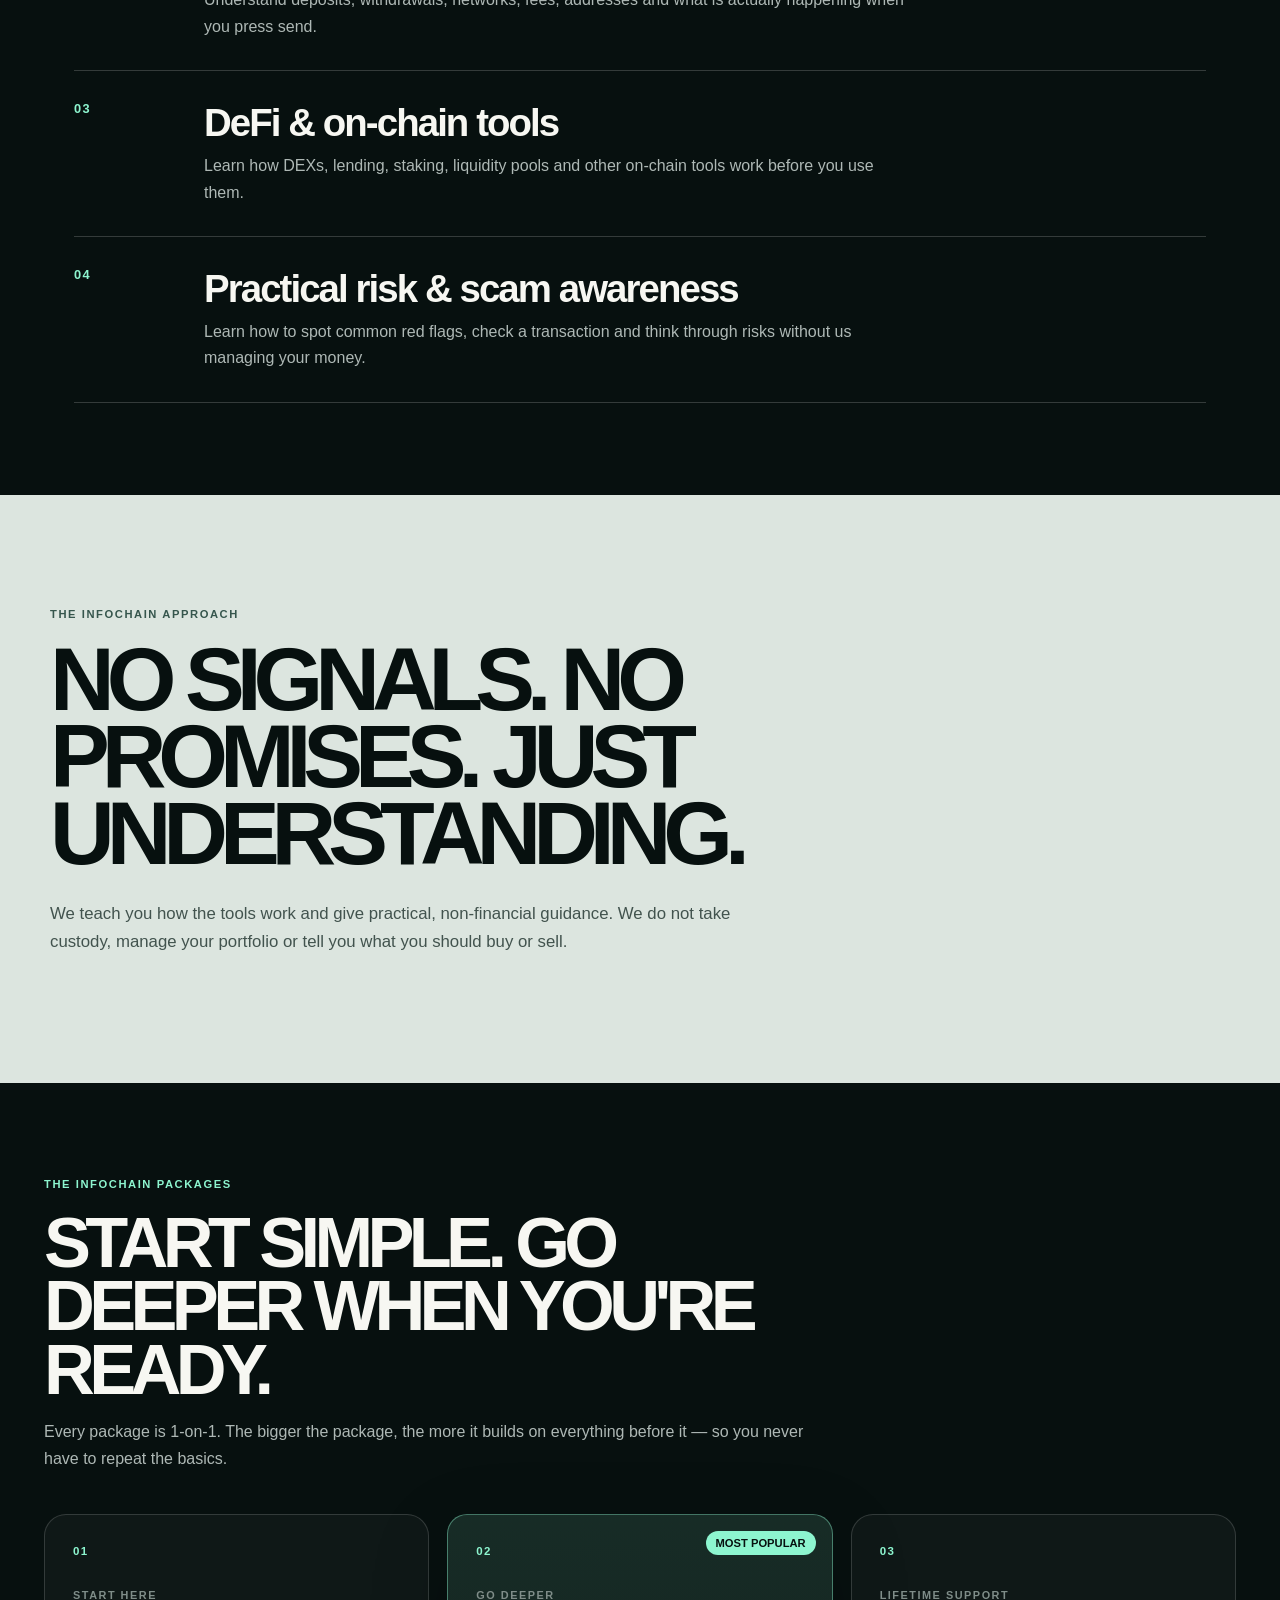
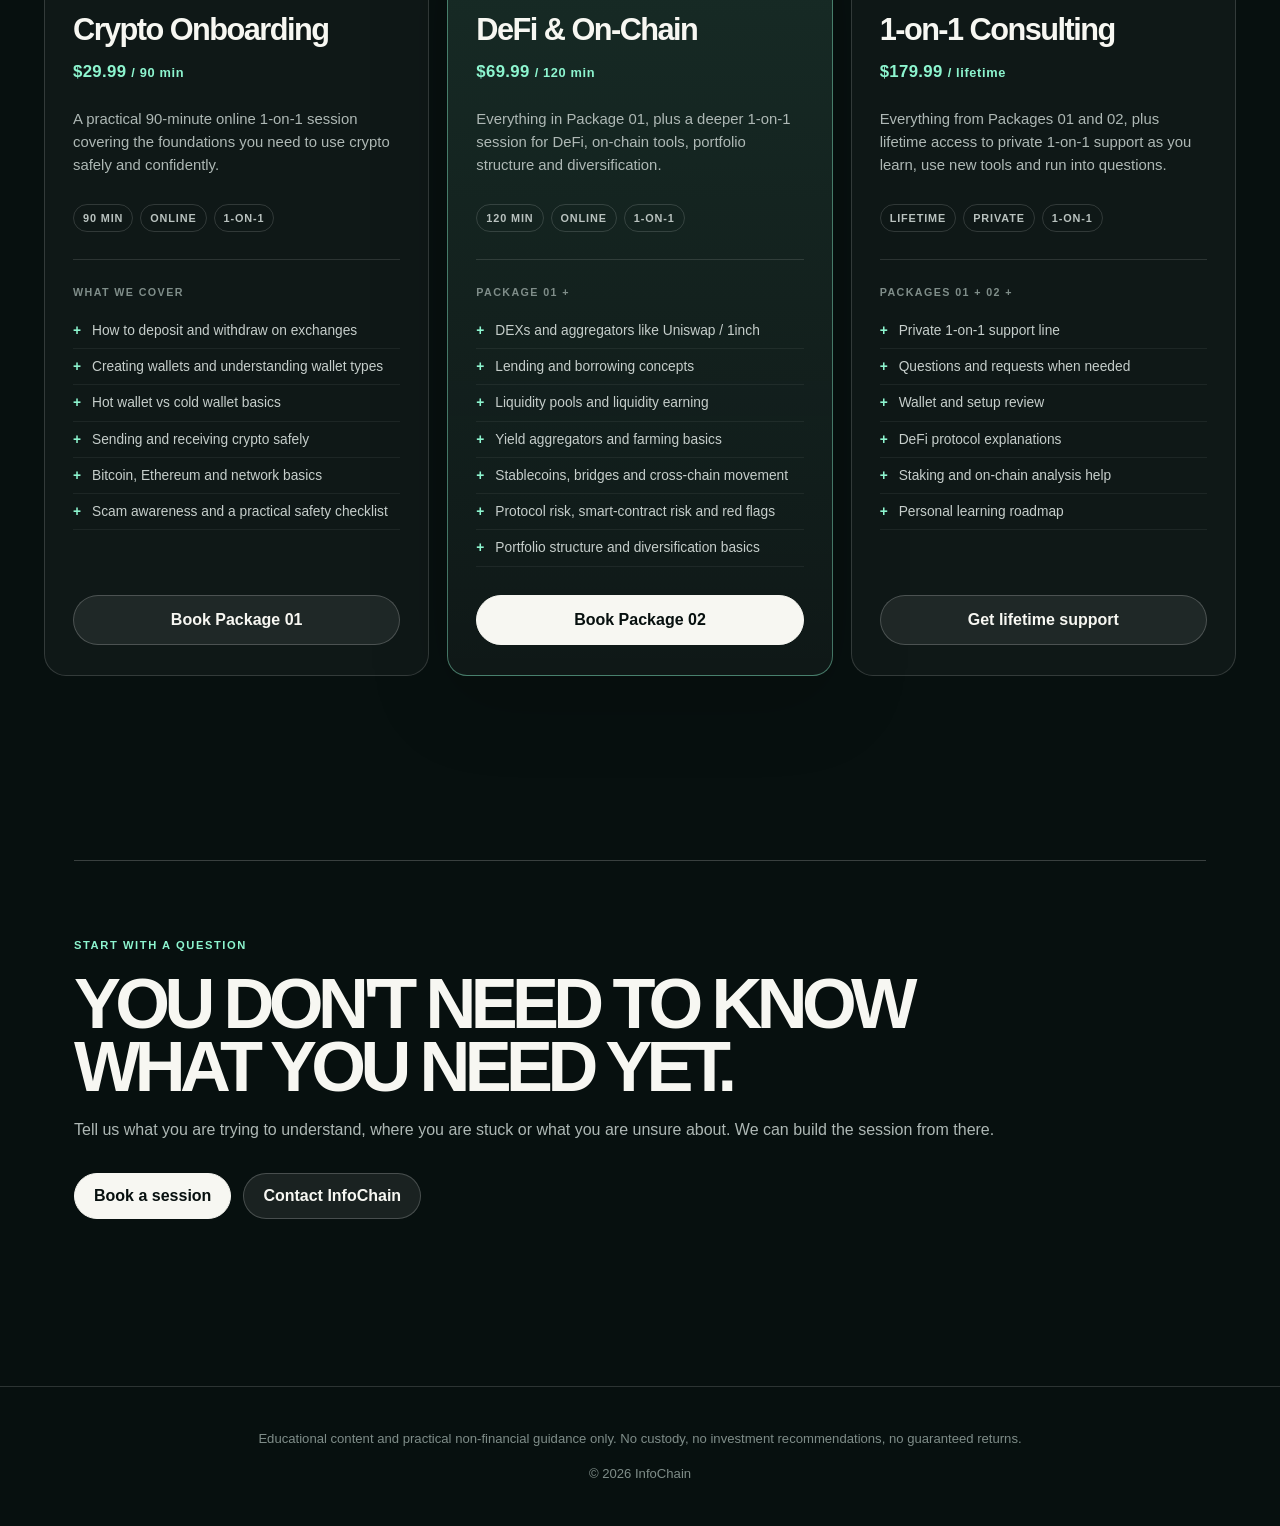
==== commit 491c3818: "Match InfoChain homepage navigation and hero typography to new visual reference" ====
--- a/index.html
+++ b/index.html
@@ -2,7 +2,7 @@
 <html lang="en">
 <head><meta charset="UTF-8" /><meta name="viewport" content="width=device-width, initial-scale=1.0" /><meta name="description" content="InfoChain provides practical 1-on-1 crypto education and consulting for people who want to understand crypto without the hype." /><title>InfoChain | The Onboarding Layer for Crypto</title><link rel="stylesheet" href="style.css" /><link rel="stylesheet" href="enhancements.css" /></head>
 <body>
-  <header class="site-header"><div class="hero-video" aria-hidden="true"><iframe src="https://www.youtube.com/embed/zGZDv6GnQmY?autoplay=1&mute=1&loop=1&playlist=zGZDv6GnQmY&controls=0&modestbranding=1&rel=0&playsinline=1" title="New York City skyline timelapse background" allow="autoplay; fullscreen" tabindex="-1"></iframe></div><nav class="nav"><a class="logo" href="index.html">InfoChain</a><div class="nav-links"><a href="#services">Services</a><a href="#packages">Packages</a><a href="about.html">About</a><a href="blog.html">Resources</a><a href="faq.html">FAQ</a><a href="contact.html">Contact</a></div></nav><section class="hero" id="top"><div class="hero-text"><p class="eyebrow">1-on-1 crypto education & consulting</p><h1>THE ONBOARDING LAYER FOR CRYPTO</h1><p class="hero-subtitle">Practical, personal guidance for understanding wallets, exchanges, DeFi and on-chain tools — without the hype, without custody and without pretending to predict the market.</p><div class="hero-actions"><a class="btn primary" href="#packages">View packages</a><a class="btn secondary" href="booking.html">Book a session</a></div></div></section></header>
+  <header class="site-header"><div class="hero-video" aria-hidden="true"><iframe src="https://www.youtube.com/embed/zGZDv6GnQmY?autoplay=1&mute=1&loop=1&playlist=zGZDv6GnQmY&controls=0&modestbranding=1&rel=0&playsinline=1" title="New York City skyline timelapse background" allow="autoplay; fullscreen" tabindex="-1"></iframe></div><nav class="nav"><a class="logo" href="index.html">INFOCHAIN</a><div class="nav-links"><a href="#services">Services</a><a href="#packages">Packages</a><a href="about.html">About</a><a href="faq.html">FAQ</a><a href="contact.html">Contact</a></div></nav><section class="hero" id="top"><div class="hero-text"><p class="eyebrow">1-ON-1 CRYPTO EDUCATION & CONSULTING</p><h1>THE ONBOARDING<br>LAYER FOR CRYPTO</h1><p class="hero-subtitle">Practical, personal guidance for understanding wallets, exchanges, DeFi and on-chain tools — without the hype, without custody and without pretending to predict the market.</p><div class="hero-actions"><a class="btn primary" href="#packages">VIEW PACKAGES <span class="arrow">→</span></a><a class="btn secondary" href="booking.html">TALK TO US <span class="arrow">→</span></a></div></div><div class="hero-trust"><span class="trust-mark">✦</span><span>TRUSTED FOR PRACTICAL CRYPTO EDUCATION</span></div></section></header>
   <main><section class="section trust-strip"><div><strong>1 — 1</strong><span>Private education built around your questions.</span></div><div><strong>PRACTICAL</strong><span>We explain what to click, what it means and what to watch out for.</span></div><div><strong>NO CUSTODY</strong><span>You keep control of your accounts, keys and capital at all times.</span></div></section>
     <section class="section editorial-section" id="services"><div class="section-heading editorial-heading"><p class="eyebrow">What we do</p><h2>FROM CONFUSED TO CONFIDENT.</h2><p>Crypto gets complicated quickly. Our job is to make the important parts understandable and useful — one question at a time.</p></div><div class="editorial-list"><article class="editorial-row"><span>01</span><div><h3>Wallets & self-custody</h3><p>Set up wallets, understand recovery phrases, move assets and avoid common mistakes.</p></div></article><article class="editorial-row"><span>02</span><div><h3>Exchanges & transactions</h3><p>Understand deposits, withdrawals, networks, fees, addresses and what is actually happening when you press send.</p></div></article><article class="editorial-row"><span>03</span><div><h3>DeFi & on-chain tools</h3><p>Learn how DEXs, lending, staking, liquidity pools and other on-chain tools work before you use them.</p></div></article><article class="editorial-row"><span>04</span><div><h3>Practical risk & scam awareness</h3><p>Learn how to spot common red flags, check a transaction and think through risks without us managing your money.</p></div></article></div></section>
     <section class="section dark-statement"><p class="eyebrow">The InfoChain approach</p><h2>NO SIGNALS. NO PROMISES. JUST UNDERSTANDING.</h2><p>We teach you how the tools work and give practical, non-financial guidance. We do not take custody, manage your portfolio or tell you what you should buy or sell.</p></section>
--- a/enhancements.css
+++ b/enhancements.css
@@ -1 +1 @@
-.site-header{background:#07100f!important}.site-header:before{content:'';position:absolute;inset:-7%;background:url('https://images.unsplash.com/photo-1480714378408-67cf0d13bc1b?auto=format&fit=crop&w=2400&q=88') center/cover no-repeat;animation:chainInfoHeroDrift 22s ease-in-out infinite alternate;transform-origin:center center;z-index:0}.site-header:after{z-index:1!important;background:linear-gradient(90deg,rgba(4,12,11,.88),rgba(4,12,11,.38) 55%,rgba(4,12,11,.66)),linear-gradient(180deg,rgba(4,10,9,.1),rgba(4,10,9,.15) 45%,rgba(4,10,9,.92)),radial-gradient(circle at 72% 40%,rgba(141,245,207,.12),transparent 28%)}@keyframes chainInfoHeroDrift{0%{transform:scale(1.02) translate3d(-.5%,0,0)}50%{transform:scale(1.075) translate3d(.6%,-.5%,0)}100%{transform:scale(1.035) translate3d(-.4%,.4%,0)}}.nav,.hero{z-index:2}.booking-section{padding-top:72px}.booking-grid{display:grid;grid-template-columns:.9fr 1.1fr;gap:90px;align-items:start}.booking-copy h2{font-size:clamp(2.8rem,5.5vw,5.6rem);line-height:.88;letter-spacing:-.08em;margin:0 0 22px;text-transform:uppercase}.booking-copy>p:not(.eyebrow){color:#aeb8b5;max-width:520px}.booking-note{margin-top:32px;border-left:2px solid #8df5cf;background:rgba(255,255,255,.035);padding:18px 20px;color:#aeb8b5;font-size:.82rem;line-height:1.55}.booking-note strong{display:block;color:#f7f7f2;margin-bottom:5px}.booking-form{padding:30px;border:1px solid rgba(255,255,255,.16);border-radius:22px;background:rgba(255,255,255,.035);display:grid;gap:18px}.booking-form label{display:grid;gap:8px;font-size:.7rem;text-transform:uppercase;letter-spacing:.1em;font-weight:800;color:#aeb8b5}.booking-form input,.booking-form select,.booking-form textarea{width:100%;border:1px solid rgba(255,255,255,.16);background:#0b1715;color:#f7f7f2;border-radius:10px;padding:13px 14px;font:inherit;font-size:.95rem;outline:none}.booking-form input:focus,.booking-form select:focus,.booking-form textarea:focus{border-color:rgba(141,245,207,.7)}.booking-form textarea{resize:vertical}.booking-form option{background:#0b1715}.form-two{display:grid;grid-template-columns:1fr 1fr;gap:16px}.booking-form .btn{border:0;cursor:pointer;width:100%;font-size:.9rem}.form-footnote{margin:0;color:#71807c;font-size:.72rem;line-height:1.5;text-align:center}@media(max-width:850px){.booking-grid{grid-template-columns:1fr;gap:45px}.booking-form{padding:22px}.form-two{grid-template-columns:1fr}}@media(prefers-reduced-motion:reduce){.site-header:before{animation:none}}+.site-header{background:#07100f url('https://images.unsplash.com/photo-1480714378408-67cf0d13bc1b?auto=format&fit=crop&w=2400&q=88') center/cover no-repeat!important;position:relative;overflow:hidden}.site-header:before{display:none}.site-header:after{z-index:1!important;background:linear-gradient(90deg,rgba(4,12,11,.88),rgba(4,12,11,.38) 55%,rgba(4,12,11,.66)),linear-gradient(180deg,rgba(4,10,9,.1),rgba(4,10,9,.15) 45%,rgba(4,10,9,.92)),radial-gradient(circle at 72% 40%,rgba(141,245,207,.12),transparent 28%)}.hero-video{position:absolute;inset:0;z-index:0;overflow:hidden;pointer-events:none;background:#07100f}.hero-video iframe{position:absolute;top:50%;left:50%;width:100vw;height:56.25vw;min-height:100%;min-width:177.78vh;transform:translate(-50%,-50%) scale(1.08);border:0;opacity:.98;pointer-events:none}.nav,.hero{z-index:2}.booking-section{padding-top:72px}.booking-grid{display:grid;grid-template-columns:.9fr 1.1fr;gap:90px;align-items:start}.booking-copy h2{font-size:clamp(2.8rem,5.5vw,5.6rem);line-height:.88;letter-spacing:-.08em;margin:0 0 22px;text-transform:uppercase}.booking-copy>p:not(.eyebrow){color:#aeb8b5;max-width:520px}.booking-note{margin-top:32px;border-left:2px solid #8df5cf;background:rgba(255,255,255,.035);padding:18px 20px;color:#aeb8b5;font-size:.82rem;line-height:1.55}.booking-note strong{display:block;color:#f7f7f2;margin-bottom:5px}.booking-form{padding:30px;border:1px solid rgba(255,255,255,.16);border-radius:22px;background:rgba(255,255,255,.035);display:grid;gap:18px}.booking-form label{display:grid;gap:8px;font-size:.7rem;text-transform:uppercase;letter-spacing:.1em;font-weight:800;color:#aeb8b5}.booking-form input,.booking-form select,.booking-form textarea{width:100%;border:1px solid rgba(255,255,255,.16);background:#0b1715;color:#f7f7f2;border-radius:10px;padding:13px 14px;font:inherit;font-size:.95rem;outline:none}.booking-form input:focus,.booking-form select:focus,.booking-form textarea:focus{border-color:rgba(141,245,207,.7)}.booking-form textarea{resize:vertical}.booking-form option{background:#0b1715}.form-two{display:grid;grid-template-columns:1fr 1fr;gap:16px}.booking-form .btn{border:0;cursor:pointer;width:100%;font-size:.9rem}.form-footnote{margin:0;color:#71807c;font-size:.72rem;line-height:1.5;text-align:center}@media(max-width:850px){.booking-grid{grid-template-columns:1fr;gap:45px}.booking-form{padding:22px}.form-two{grid-template-columns:1fr}.hero-video iframe{transform:translate(-50%,-50%) scale(1.2)}}@media(prefers-reduced-motion:reduce){.hero-video{display:none}.site-header{background:#07100f url('https://images.unsplash.com/photo-1480714378408-67cf0d13bc1b?auto=format&fit=crop&w=2400&q=88') center/cover no-repeat!important}}
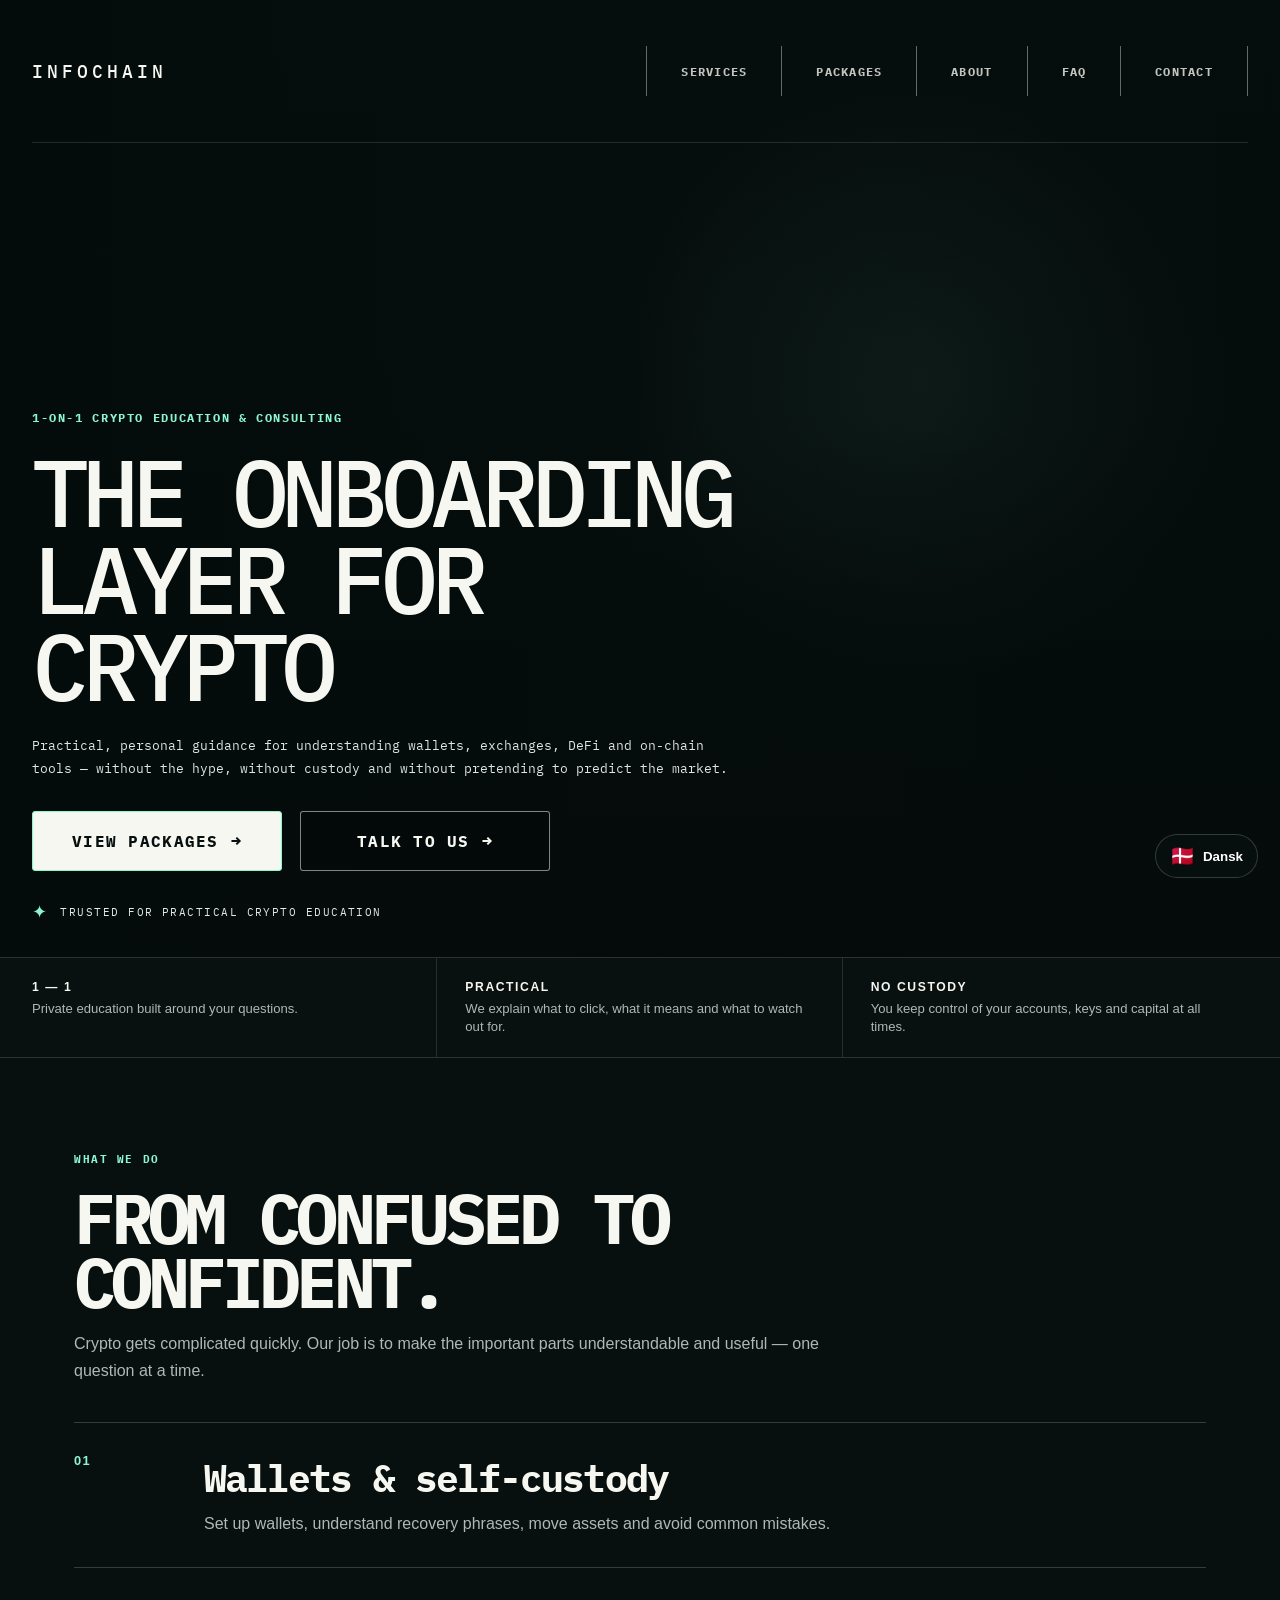
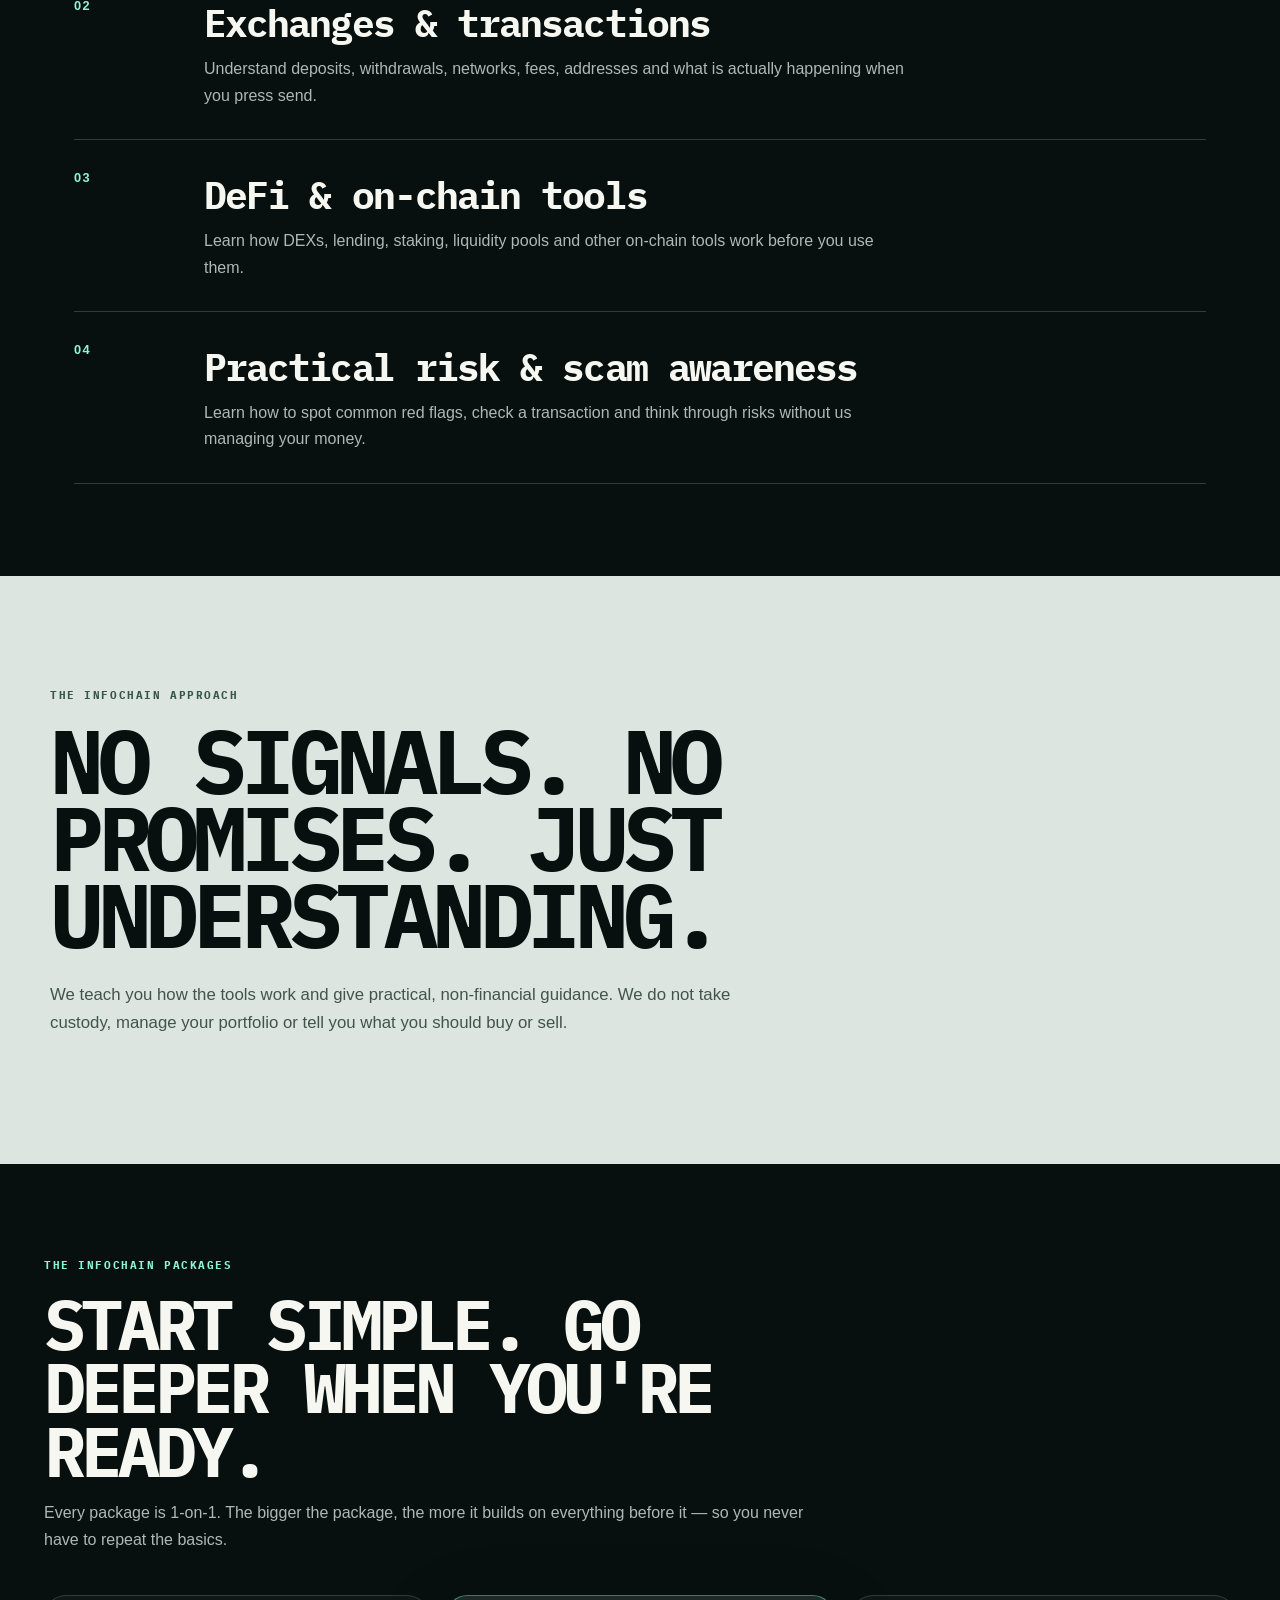
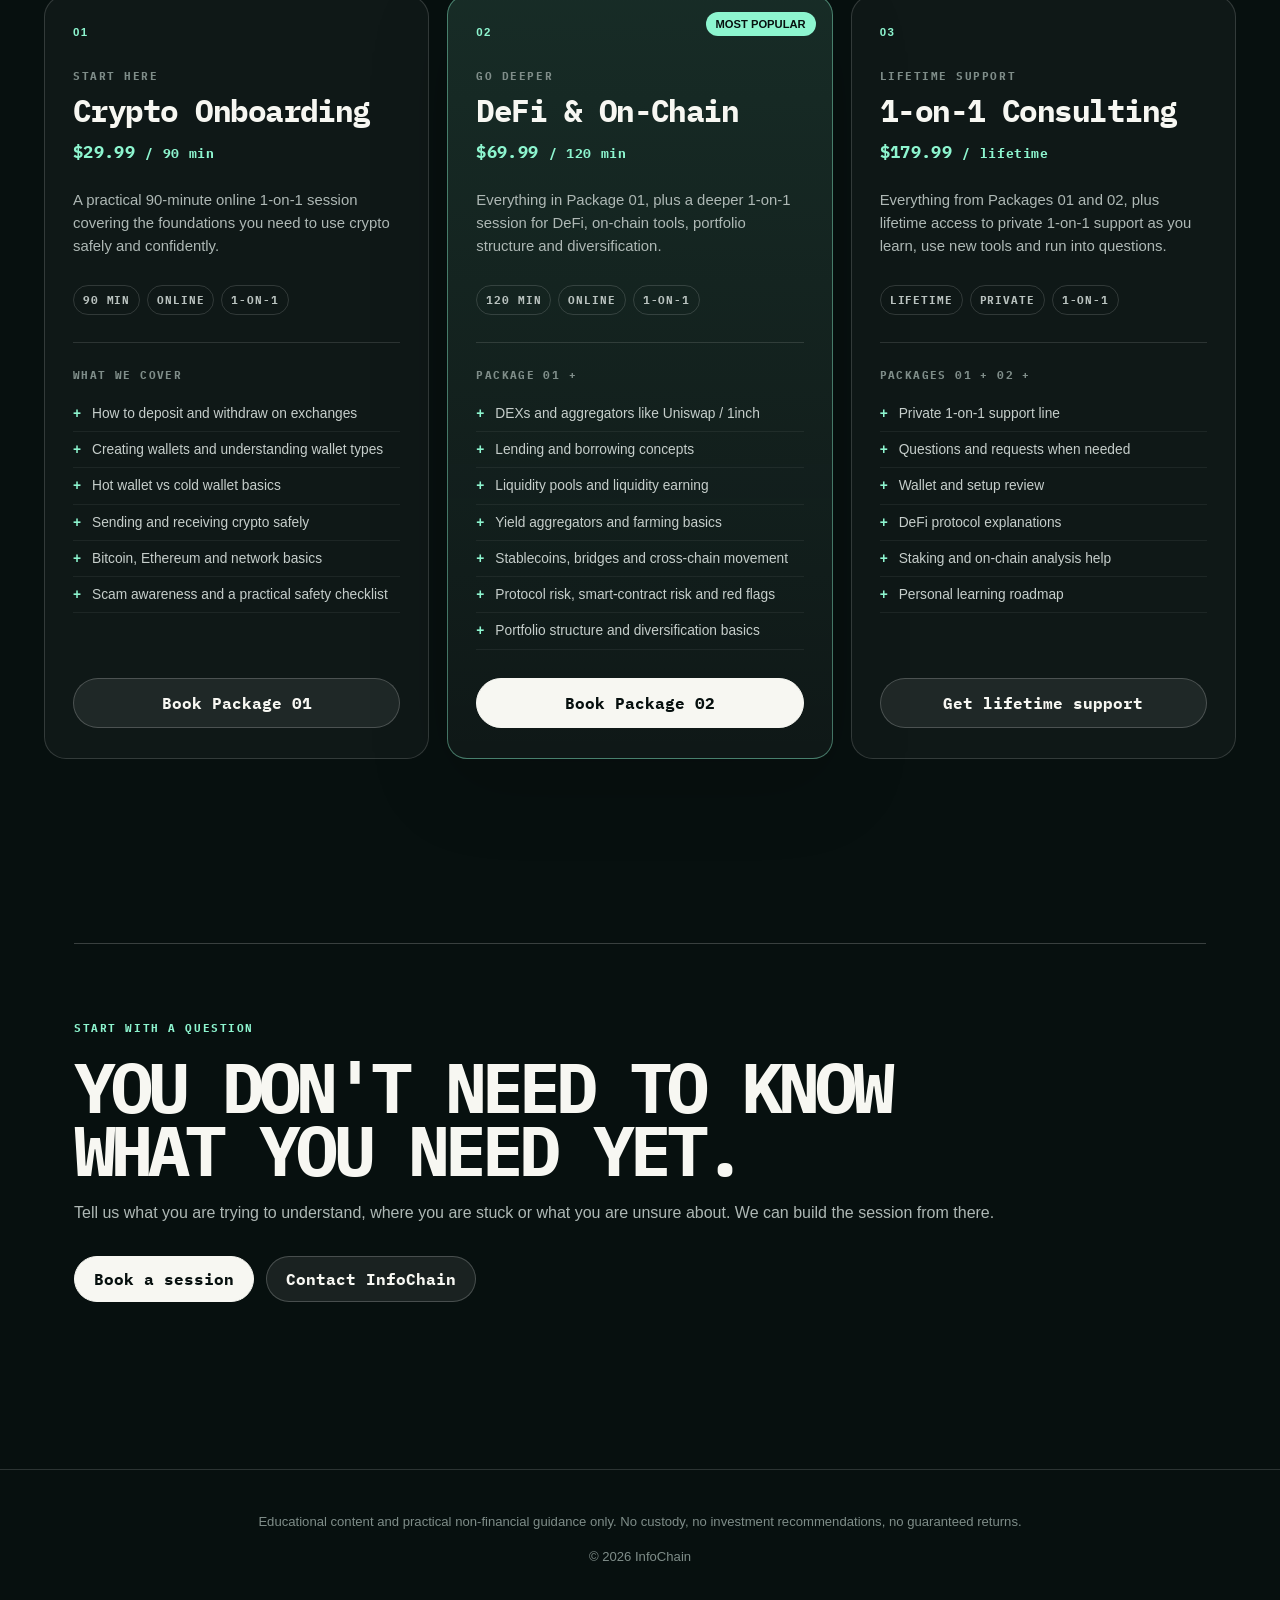
==== commit 7453612a: "Use cinematic skyline hero and remove video dependency" ====
--- a/index.html
+++ b/index.html
@@ -2,7 +2,7 @@
 <html lang="en">
 <head><meta charset="UTF-8" /><meta name="viewport" content="width=device-width, initial-scale=1.0" /><meta name="description" content="InfoChain provides practical 1-on-1 crypto education and consulting for people who want to understand crypto without the hype." /><title>InfoChain | The Onboarding Layer for Crypto</title><link rel="stylesheet" href="style.css" /><link rel="stylesheet" href="enhancements.css" /></head>
 <body>
-  <header class="site-header"><div class="hero-video" aria-hidden="true"><iframe src="https://www.youtube.com/embed/zGZDv6GnQmY?autoplay=1&mute=1&loop=1&playlist=zGZDv6GnQmY&controls=0&modestbranding=1&rel=0&playsinline=1" title="New York City skyline timelapse background" allow="autoplay; fullscreen" tabindex="-1"></iframe></div><nav class="nav"><a class="logo" href="index.html">INFOCHAIN</a><div class="nav-links"><a href="#services">Services</a><a href="#packages">Packages</a><a href="about.html">About</a><a href="faq.html">FAQ</a><a href="contact.html">Contact</a></div></nav><section class="hero" id="top"><div class="hero-text"><p class="eyebrow">1-ON-1 CRYPTO EDUCATION & CONSULTING</p><h1>THE ONBOARDING<br>LAYER FOR CRYPTO</h1><p class="hero-subtitle">Practical, personal guidance for understanding wallets, exchanges, DeFi and on-chain tools — without the hype, without custody and without pretending to predict the market.</p><div class="hero-actions"><a class="btn primary" href="#packages">VIEW PACKAGES <span class="arrow">→</span></a><a class="btn secondary" href="booking.html">TALK TO US <span class="arrow">→</span></a></div></div><div class="hero-trust"><span class="trust-mark">✦</span><span>TRUSTED FOR PRACTICAL CRYPTO EDUCATION</span></div></section></header>
+  <header class="site-header"><nav class="nav"><a class="logo" href="index.html">INFOCHAIN</a><div class="nav-links"><a href="#services">Services</a><a href="#packages">Packages</a><a href="about.html">About</a><a href="faq.html">FAQ</a><a href="contact.html">Contact</a></div></nav><section class="hero" id="top"><div class="hero-text"><p class="eyebrow">1-ON-1 CRYPTO EDUCATION & CONSULTING</p><h1>THE ONBOARDING<br>LAYER FOR CRYPTO</h1><p class="hero-subtitle">Practical, personal guidance for understanding wallets, exchanges, DeFi and on-chain tools — without the hype, without custody and without pretending to predict the market.</p><div class="hero-actions"><a class="btn primary" href="#packages">VIEW PACKAGES <span class="arrow">→</span></a><a class="btn secondary" href="booking.html">TALK TO US <span class="arrow">→</span></a></div></div><div class="hero-trust"><span class="trust-mark">✦</span><span>TRUSTED FOR PRACTICAL CRYPTO EDUCATION</span></div></section></header>
   <main><section class="section trust-strip"><div><strong>1 — 1</strong><span>Private education built around your questions.</span></div><div><strong>PRACTICAL</strong><span>We explain what to click, what it means and what to watch out for.</span></div><div><strong>NO CUSTODY</strong><span>You keep control of your accounts, keys and capital at all times.</span></div></section>
     <section class="section editorial-section" id="services"><div class="section-heading editorial-heading"><p class="eyebrow">What we do</p><h2>FROM CONFUSED TO CONFIDENT.</h2><p>Crypto gets complicated quickly. Our job is to make the important parts understandable and useful — one question at a time.</p></div><div class="editorial-list"><article class="editorial-row"><span>01</span><div><h3>Wallets & self-custody</h3><p>Set up wallets, understand recovery phrases, move assets and avoid common mistakes.</p></div></article><article class="editorial-row"><span>02</span><div><h3>Exchanges & transactions</h3><p>Understand deposits, withdrawals, networks, fees, addresses and what is actually happening when you press send.</p></div></article><article class="editorial-row"><span>03</span><div><h3>DeFi & on-chain tools</h3><p>Learn how DEXs, lending, staking, liquidity pools and other on-chain tools work before you use them.</p></div></article><article class="editorial-row"><span>04</span><div><h3>Practical risk & scam awareness</h3><p>Learn how to spot common red flags, check a transaction and think through risks without us managing your money.</p></div></article></div></section>
     <section class="section dark-statement"><p class="eyebrow">The InfoChain approach</p><h2>NO SIGNALS. NO PROMISES. JUST UNDERSTANDING.</h2><p>We teach you how the tools work and give practical, non-financial guidance. We do not take custody, manage your portfolio or tell you what you should buy or sell.</p></section>
--- a/enhancements.css
+++ b/enhancements.css
@@ -1 +1,11 @@
-.site-header{background:#07100f url('https://images.unsplash.com/photo-1480714378408-67cf0d13bc1b?auto=format&fit=crop&w=2400&q=88') center/cover no-repeat!important;position:relative;overflow:hidden}.site-header:before{display:none}.site-header:after{z-index:1!important;background:linear-gradient(90deg,rgba(4,12,11,.88),rgba(4,12,11,.38) 55%,rgba(4,12,11,.66)),linear-gradient(180deg,rgba(4,10,9,.1),rgba(4,10,9,.15) 45%,rgba(4,10,9,.92)),radial-gradient(circle at 72% 40%,rgba(141,245,207,.12),transparent 28%)}.hero-video{position:absolute;inset:0;z-index:0;overflow:hidden;pointer-events:none;background:#07100f}.hero-video iframe{position:absolute;top:50%;left:50%;width:100vw;height:56.25vw;min-height:100%;min-width:177.78vh;transform:translate(-50%,-50%) scale(1.08);border:0;opacity:.98;pointer-events:none}.nav,.hero{z-index:2}.booking-section{padding-top:72px}.booking-grid{display:grid;grid-template-columns:.9fr 1.1fr;gap:90px;align-items:start}.booking-copy h2{font-size:clamp(2.8rem,5.5vw,5.6rem);line-height:.88;letter-spacing:-.08em;margin:0 0 22px;text-transform:uppercase}.booking-copy>p:not(.eyebrow){color:#aeb8b5;max-width:520px}.booking-note{margin-top:32px;border-left:2px solid #8df5cf;background:rgba(255,255,255,.035);padding:18px 20px;color:#aeb8b5;font-size:.82rem;line-height:1.55}.booking-note strong{display:block;color:#f7f7f2;margin-bottom:5px}.booking-form{padding:30px;border:1px solid rgba(255,255,255,.16);border-radius:22px;background:rgba(255,255,255,.035);display:grid;gap:18px}.booking-form label{display:grid;gap:8px;font-size:.7rem;text-transform:uppercase;letter-spacing:.1em;font-weight:800;color:#aeb8b5}.booking-form input,.booking-form select,.booking-form textarea{width:100%;border:1px solid rgba(255,255,255,.16);background:#0b1715;color:#f7f7f2;border-radius:10px;padding:13px 14px;font:inherit;font-size:.95rem;outline:none}.booking-form input:focus,.booking-form select:focus,.booking-form textarea:focus{border-color:rgba(141,245,207,.7)}.booking-form textarea{resize:vertical}.booking-form option{background:#0b1715}.form-two{display:grid;grid-template-columns:1fr 1fr;gap:16px}.booking-form .btn{border:0;cursor:pointer;width:100%;font-size:.9rem}.form-footnote{margin:0;color:#71807c;font-size:.72rem;line-height:1.5;text-align:center}@media(max-width:850px){.booking-grid{grid-template-columns:1fr;gap:45px}.booking-form{padding:22px}.form-two{grid-template-columns:1fr}.hero-video iframe{transform:translate(-50%,-50%) scale(1.2)}}@media(prefers-reduced-motion:reduce){.hero-video{display:none}.site-header{background:#07100f url('https://images.unsplash.com/photo-1480714378408-67cf0d13bc1b?auto=format&fit=crop&w=2400&q=88') center/cover no-repeat!important}}+@import url('https://fonts.googleapis.com/css2?family=IBM+Plex+Mono:wght@400;500;600&display=swap');
+
+.site-header{background:#07100f url('https://images.unsplash.com/photo-1480714378408-67cf0d13bc1b?auto=format&fit=crop&w=2400&q=88') center/cover no-repeat!important;position:relative;overflow:hidden}.site-header:after{z-index:1!important;background:linear-gradient(90deg,rgba(4,12,11,.9),rgba(4,12,11,.34) 55%,rgba(4,12,11,.64)),linear-gradient(180deg,rgba(4,10,9,.12),rgba(4,10,9,.18) 45%,rgba(4,10,9,.94)),radial-gradient(circle at 72% 40%,rgba(141,245,207,.12),transparent 28%)}.hero-video{position:absolute;inset:0;z-index:0;overflow:hidden;pointer-events:none;background:#07100f}.hero-video iframe{position:absolute;top:50%;left:50%;width:100vw;height:56.25vw;min-height:100%;min-width:177.78vh;transform:translate(-50%,-50%) scale(1.08);border:0;opacity:.98;pointer-events:none}.nav,.hero{z-index:2}
+
+/* InfoChain visual language */
+.nav{border-bottom:1px solid rgba(255,255,255,.12)!important;min-height:86px!important}.logo{font-family:'IBM Plex Mono',monospace!important;font-size:1.15rem!important;letter-spacing:.22em!important;text-transform:uppercase!important;font-weight:500!important}.nav-links{height:86px;gap:0!important}.nav-links a{font-family:'IBM Plex Mono',monospace!important;font-size:.78rem!important;letter-spacing:.1em!important;text-transform:uppercase!important;padding:0 34px!important;height:50px;display:flex!important;align-items:center;border-left:1px solid rgba(255,255,255,.38);transition:background .25s ease,color .25s ease!important}.nav-links a:last-child{border-right:1px solid rgba(255,255,255,.38)}.nav-links a:hover{background:rgba(255,255,255,.08)!important;color:#8df5cf!important}
+.hero{min-height:calc(100vh - 86px)!important;position:relative}.hero-text{max-width:760px!important;padding-top:9vh!important}.hero .eyebrow,.hero-trust{font-family:'IBM Plex Mono',monospace!important;letter-spacing:.13em!important;text-transform:uppercase!important}.hero .eyebrow{color:#8df5cf!important;font-size:.78rem!important}.hero h1{font-family:'IBM Plex Mono',monospace!important;font-weight:500!important;letter-spacing:-.075em!important;line-height:.92!important;font-size:clamp(3.6rem,7.4vw,7.8rem)!important;text-transform:uppercase!important;max-width:980px!important;margin-top:20px!important}.hero-subtitle{font-family:'IBM Plex Mono',monospace!important;font-size:.82rem!important;line-height:1.75!important;max-width:700px!important;color:#e1e6e3!important}.hero-actions{gap:18px!important}.hero-actions .btn{font-family:'IBM Plex Mono',monospace!important;text-transform:uppercase!important;letter-spacing:.08em!important;border-radius:3px!important;min-width:250px!important;padding:18px 24px!important}.hero-actions .btn.primary{border:1px solid #8df5cf!important;box-shadow:inset 0 0 0 1px rgba(141,245,207,.08)}.hero-actions .btn.secondary{border:1px solid rgba(255,255,255,.5)!important;background:rgba(0,0,0,.12)!important}.arrow{margin-left:12px;font-size:1.05em}.hero-trust{position:absolute;left:0;bottom:34px;display:flex;align-items:center;gap:12px;color:#e5e9e6;font-size:.7rem}.trust-mark{color:#8df5cf;font-size:1.1rem}.eyebrow,h1,h2,h3,.btn,.package-label,.price,.package-meta,.package-includes strong{font-family:'IBM Plex Mono',monospace!important}.section-heading h2,.dark-statement h2,.contact-card h2{letter-spacing:-.07em!important}
+
+.booking-section{padding-top:72px}.booking-grid{display:grid;grid-template-columns:.9fr 1.1fr;gap:90px;align-items:start}.booking-copy h2{font-size:clamp(2.8rem,5.5vw,5.6rem);line-height:.88;letter-spacing:-.08em;margin:0 0 22px;text-transform:uppercase}.booking-copy>p:not(.eyebrow){color:#aeb8b5;max-width:520px}.booking-note{margin-top:32px;border-left:2px solid #8df5cf;background:rgba(255,255,255,.035);padding:18px 20px;color:#aeb8b5;font-size:.82rem;line-height:1.55}.booking-note strong{display:block;color:#f7f7f2;margin-bottom:5px}.booking-form{padding:30px;border:1px solid rgba(255,255,255,.16);border-radius:22px;background:rgba(255,255,255,.035);display:grid;gap:18px}.booking-form label{display:grid;gap:8px;font-size:.7rem;text-transform:uppercase;letter-spacing:.1em;font-weight:800;color:#aeb8b5}.booking-form input,.booking-form select,.booking-form textarea{width:100%;border:1px solid rgba(255,255,255,.16);background:#0b1715;color:#f7f7f2;border-radius:10px;padding:13px 14px;font:inherit;font-size:.95rem;outline:none}.booking-form input:focus,.booking-form select:focus,.booking-form textarea:focus{border-color:rgba(141,245,207,.7)}.booking-form textarea{resize:vertical}.booking-form option{background:#0b1715}.form-two{display:grid;grid-template-columns:1fr 1fr;gap:16px}.booking-form .btn{border:0;cursor:pointer;width:100%;font-size:.9rem}.form-footnote{margin:0;color:#71807c;font-size:.72rem;line-height:1.5;text-align:center}
+@media(max-width:850px){.nav{min-height:70px!important}.nav-links{height:70px}.nav-links a{padding:0 11px!important;font-size:.58rem!important}.logo{font-size:.8rem!important;letter-spacing:.13em!important}.hero{min-height:calc(100vh - 70px)!important}.hero-text{padding-top:6vh!important}.hero h1{font-size:clamp(2.6rem,11vw,5rem)!important}.hero-subtitle{font-size:.7rem!important}.hero-actions{flex-direction:column;align-items:flex-start}.hero-actions .btn{min-width:220px!important}.hero-trust{bottom:22px;font-size:.58rem}.booking-grid{grid-template-columns:1fr;gap:45px}.booking-form{padding:22px}.form-two{grid-template-columns:1fr}.hero-video iframe{transform:translate(-50%,-50%) scale(1.2)}}
+@media(prefers-reduced-motion:reduce){.hero-video{display:none}.site-header{background:#07100f url('https://images.unsplash.com/photo-1480714378408-67cf0d13bc1b?auto=format&fit=crop&w=2400&q=88') center/cover no-repeat!important}}
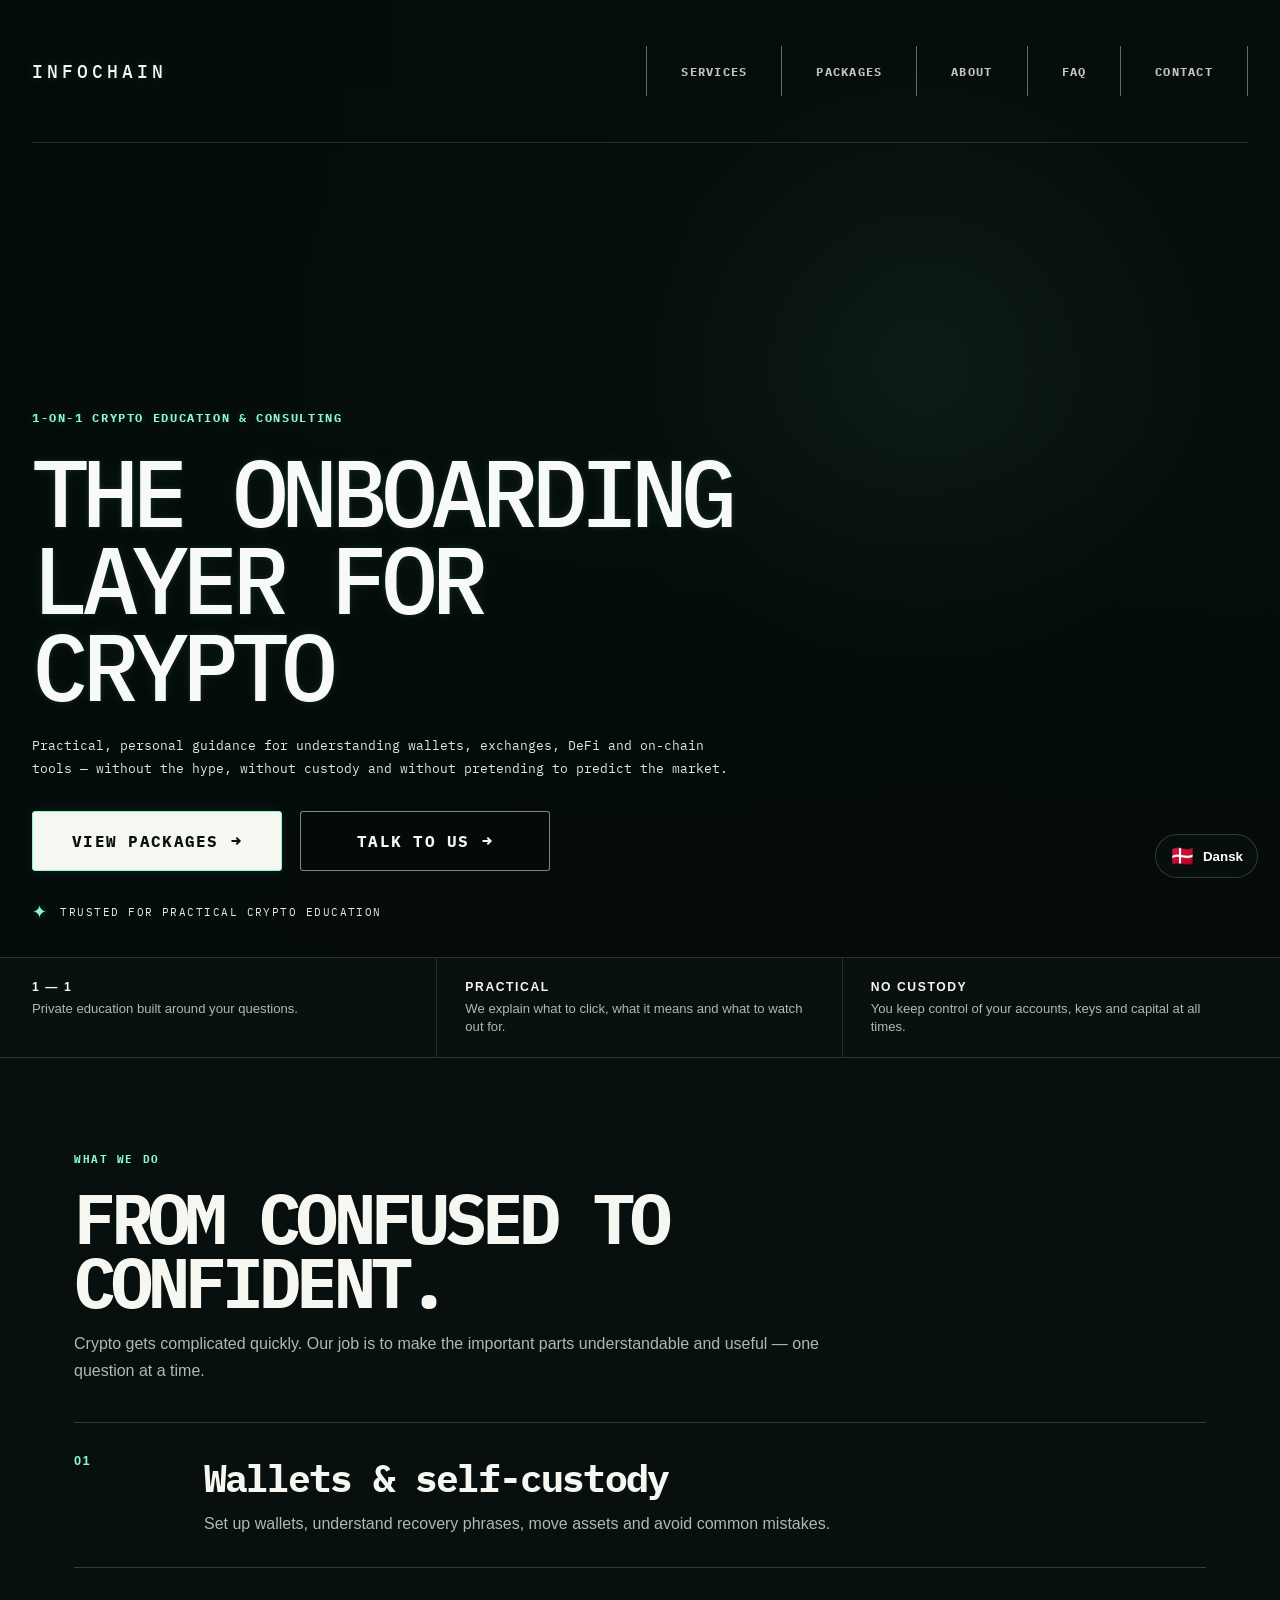
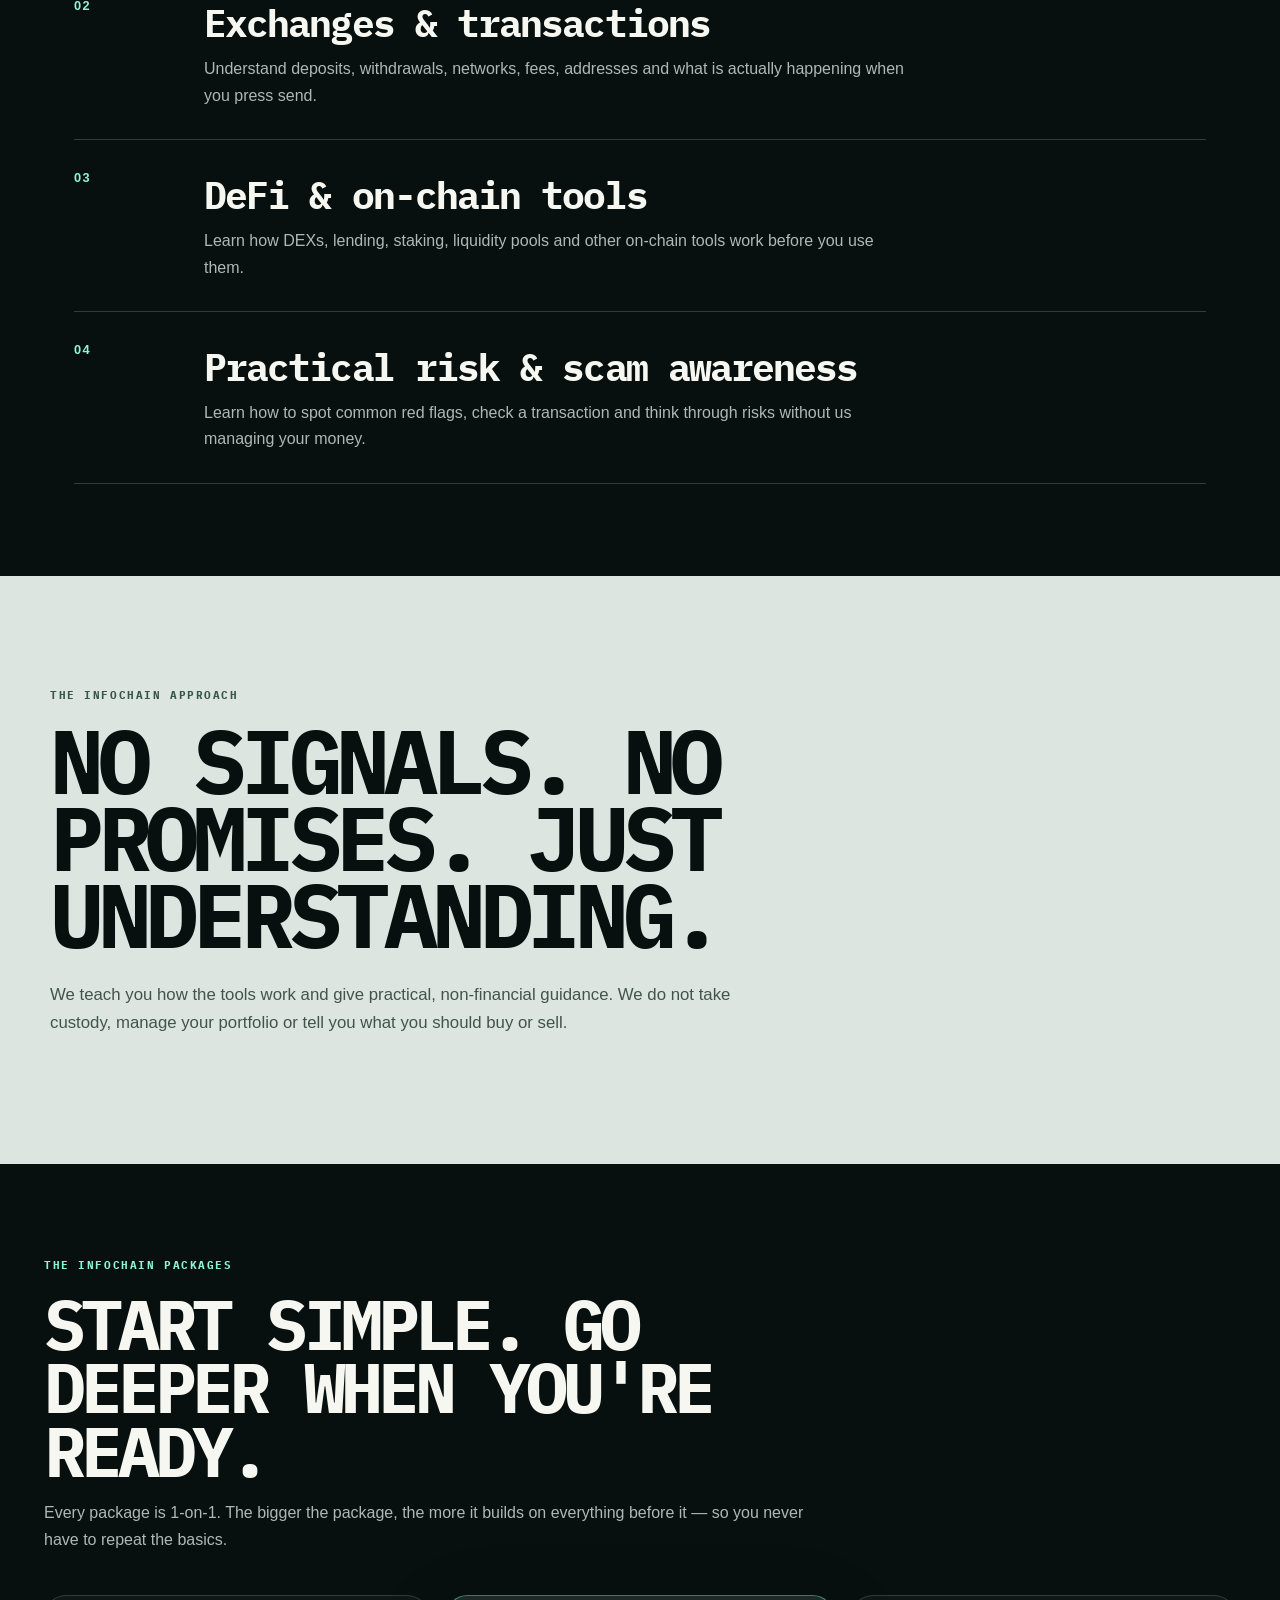
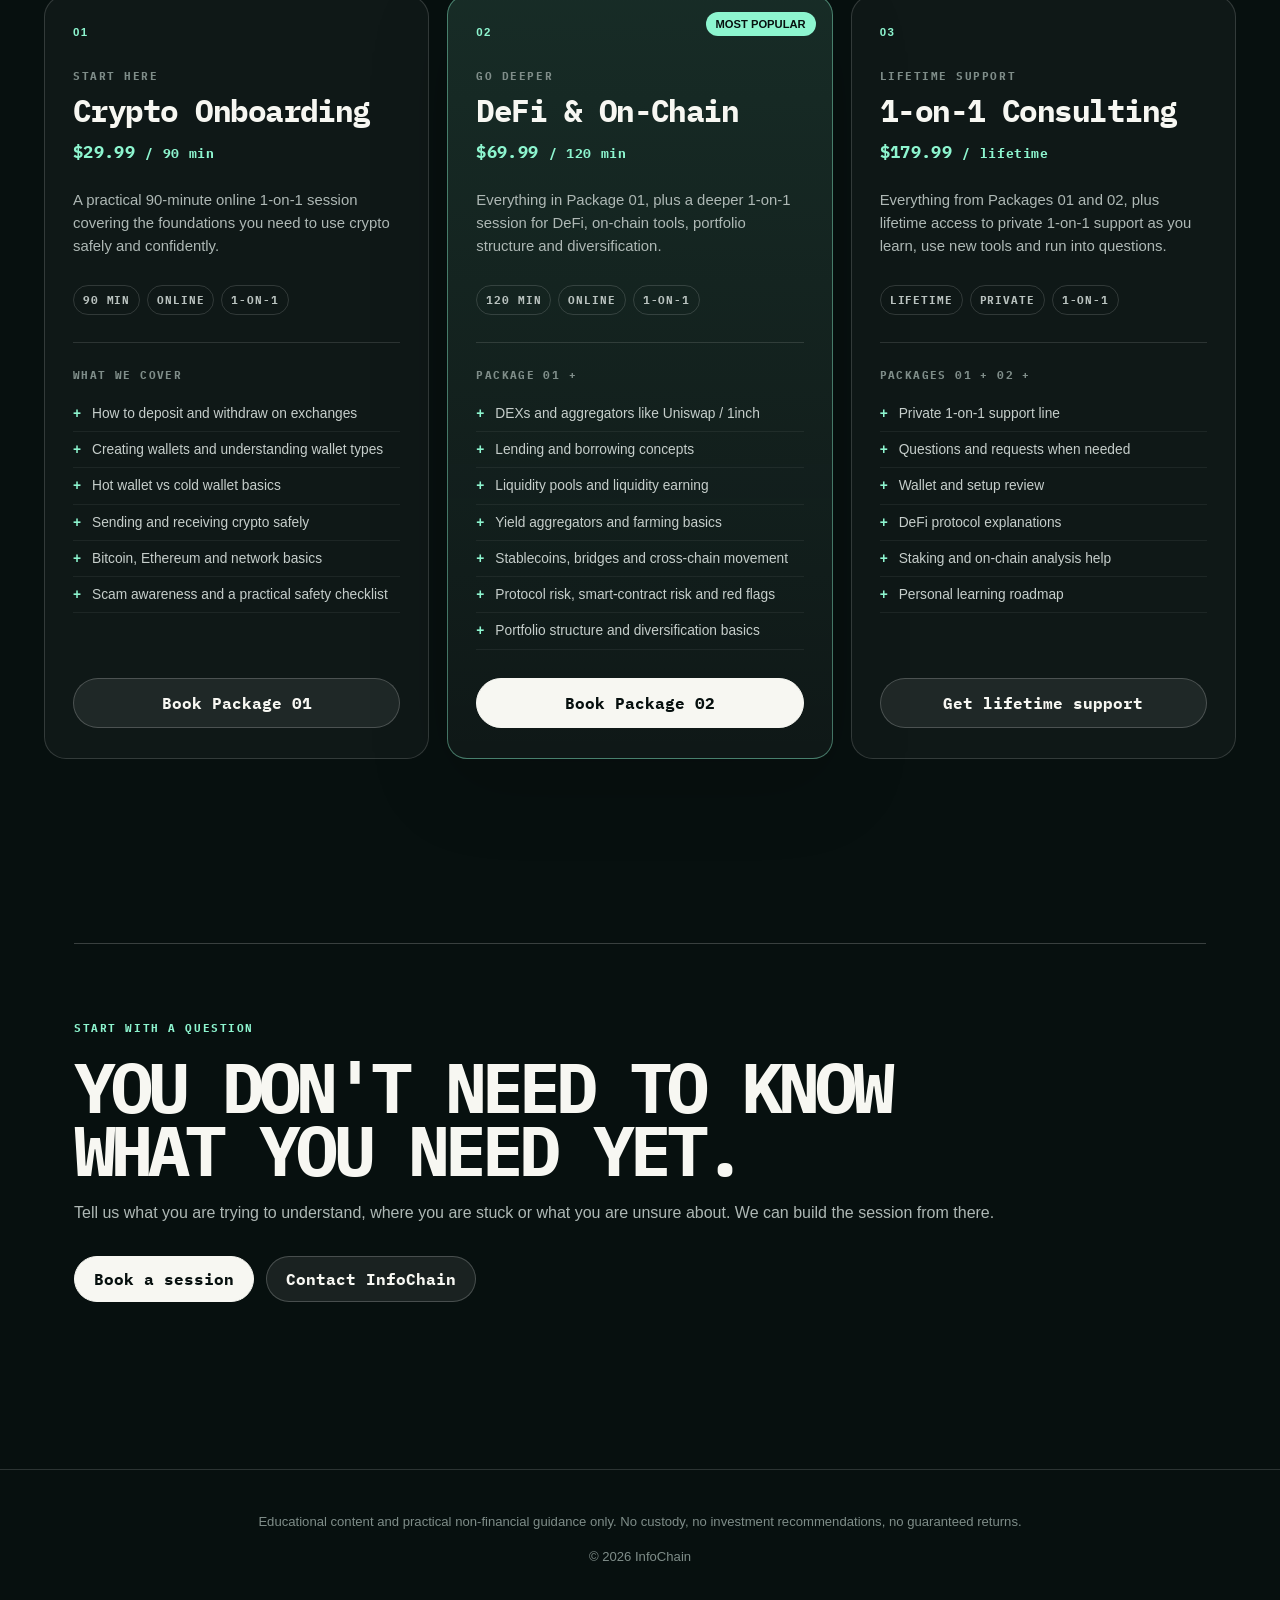
==== commit 01c9de71: "Load the new InfoChain cinematic hero styling" ====
--- a/index.html
+++ b/index.html
@@ -1,6 +1,6 @@
 <!DOCTYPE html>
 <html lang="en">
-<head><meta charset="UTF-8" /><meta name="viewport" content="width=device-width, initial-scale=1.0" /><meta name="description" content="InfoChain provides practical 1-on-1 crypto education and consulting for people who want to understand crypto without the hype." /><title>InfoChain | The Onboarding Layer for Crypto</title><link rel="stylesheet" href="style.css" /><link rel="stylesheet" href="enhancements.css" /></head>
+<head><meta charset="UTF-8" /><meta name="viewport" content="width=device-width, initial-scale=1.0" /><meta name="description" content="InfoChain provides practical 1-on-1 crypto education and consulting for people who want to understand crypto without the hype." /><title>InfoChain | The Onboarding Layer for Crypto</title><link rel="stylesheet" href="style.css" /><link rel="stylesheet" href="enhancements.css" /><link rel="stylesheet" href="hero-overrides.css" /></head>
 <body>
   <header class="site-header"><nav class="nav"><a class="logo" href="index.html">INFOCHAIN</a><div class="nav-links"><a href="#services">Services</a><a href="#packages">Packages</a><a href="about.html">About</a><a href="faq.html">FAQ</a><a href="contact.html">Contact</a></div></nav><section class="hero" id="top"><div class="hero-text"><p class="eyebrow">1-ON-1 CRYPTO EDUCATION & CONSULTING</p><h1>THE ONBOARDING<br>LAYER FOR CRYPTO</h1><p class="hero-subtitle">Practical, personal guidance for understanding wallets, exchanges, DeFi and on-chain tools — without the hype, without custody and without pretending to predict the market.</p><div class="hero-actions"><a class="btn primary" href="#packages">VIEW PACKAGES <span class="arrow">→</span></a><a class="btn secondary" href="booking.html">TALK TO US <span class="arrow">→</span></a></div></div><div class="hero-trust"><span class="trust-mark">✦</span><span>TRUSTED FOR PRACTICAL CRYPTO EDUCATION</span></div></section></header>
   <main><section class="section trust-strip"><div><strong>1 — 1</strong><span>Private education built around your questions.</span></div><div><strong>PRACTICAL</strong><span>We explain what to click, what it means and what to watch out for.</span></div><div><strong>NO CUSTODY</strong><span>You keep control of your accounts, keys and capital at all times.</span></div></section>
--- a/hero-overrides.css
+++ b/hero-overrides.css
@@ -0,0 +1,4 @@
+@import url('https://fonts.googleapis.com/css2?family=IBM+Plex+Mono:wght@400;500;600&display=swap');
+.site-header{background:#07100f url('https://images.unsplash.com/photo-1547328299-5f195cfe9d43?auto=format&fit=crop&fm=jpg&ixlib=rb-4.1.0&q=82&w=3000') 62% center/cover no-repeat!important;position:relative;overflow:hidden}.site-header:before{content:"";position:absolute;inset:-3%;z-index:0;background:inherit;transform:scale(1.03);animation:skyline-drift 24s ease-in-out infinite alternate;pointer-events:none}.site-header:after{z-index:1!important;background:linear-gradient(90deg,rgba(4,12,11,.91),rgba(4,12,11,.43) 54%,rgba(4,12,11,.38)),linear-gradient(180deg,rgba(4,10,9,.16),rgba(4,10,9,.12) 45%,rgba(4,10,9,.88) 100%),radial-gradient(circle at 72% 38%,rgba(141,245,207,.11),transparent 28%)}@keyframes skyline-drift{0%{transform:scale(1.03) translate3d(-.4%,0,0)}100%{transform:scale(1.08) translate3d(.7%,-.35%,0)}}
+.nav,.hero{z-index:2}.logo,.nav-links a,.hero h1,.hero-subtitle,.hero .eyebrow,.hero-trust,.btn{font-family:'IBM Plex Mono',monospace!important}.logo{letter-spacing:.22em!important;text-transform:uppercase!important;text-shadow:0 0 10px rgba(141,245,207,.16)!important}.nav-links{gap:0!important}.nav-links a{letter-spacing:.1em!important;text-transform:uppercase!important;border-left:1px solid rgba(255,255,255,.38)!important}.nav-links a:last-child{border-right:1px solid rgba(255,255,255,.38)!important}.hero h1{color:#f8faf7!important;text-shadow:0 0 5px rgba(141,245,207,.13),0 0 18px rgba(141,245,207,.055)!important}.hero .eyebrow{color:#8df5cf!important;text-shadow:0 0 8px rgba(141,245,207,.18)!important}.hero-subtitle{text-shadow:0 0 7px rgba(141,245,207,.08)!important}.hero-actions .btn.primary{box-shadow:inset 0 0 0 1px rgba(141,245,207,.08),0 0 12px rgba(141,245,207,.08)!important}.trust-mark{color:#8df5cf!important;text-shadow:0 0 8px rgba(141,245,207,.3)!important}
+@media(max-width:850px){.hero h1{font-size:clamp(2.6rem,11vw,5rem)!important}}@media(prefers-reduced-motion:reduce){.site-header:before{animation:none}.site-header{background-position:62% center!important}}
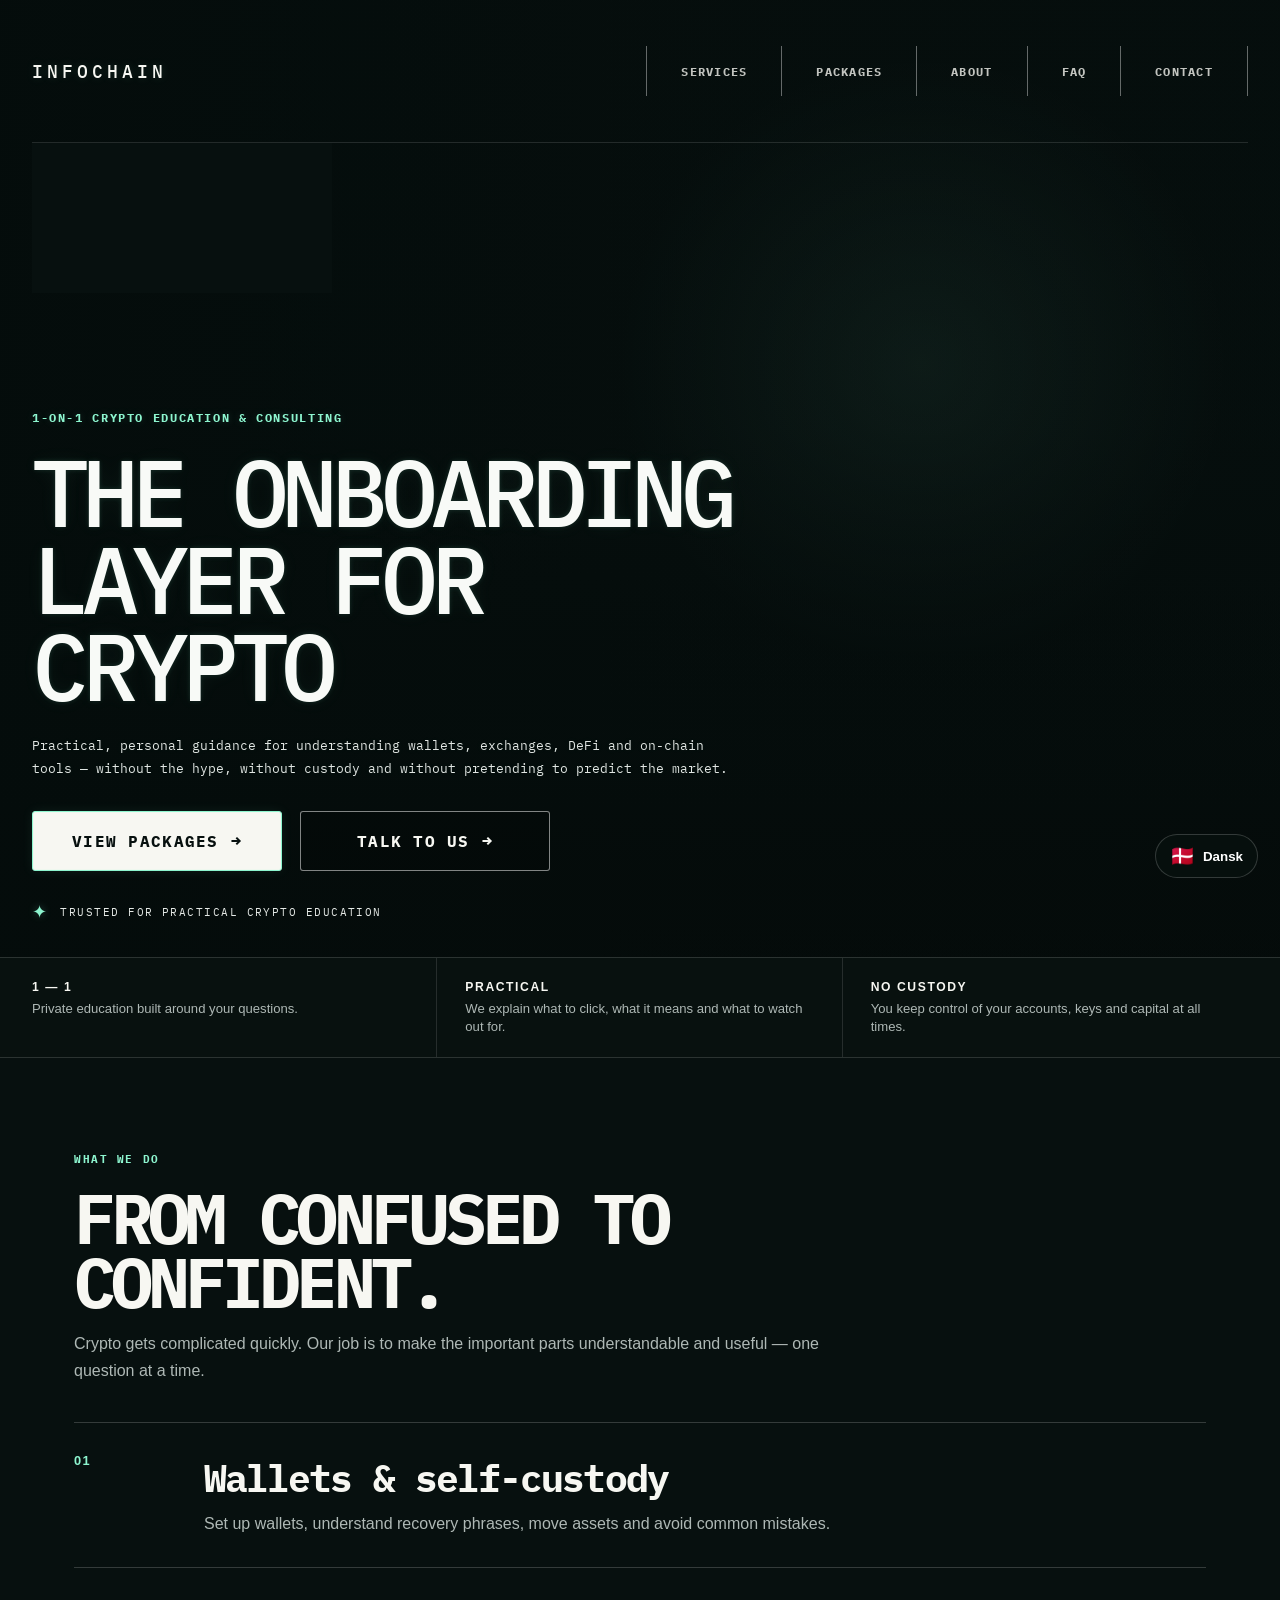
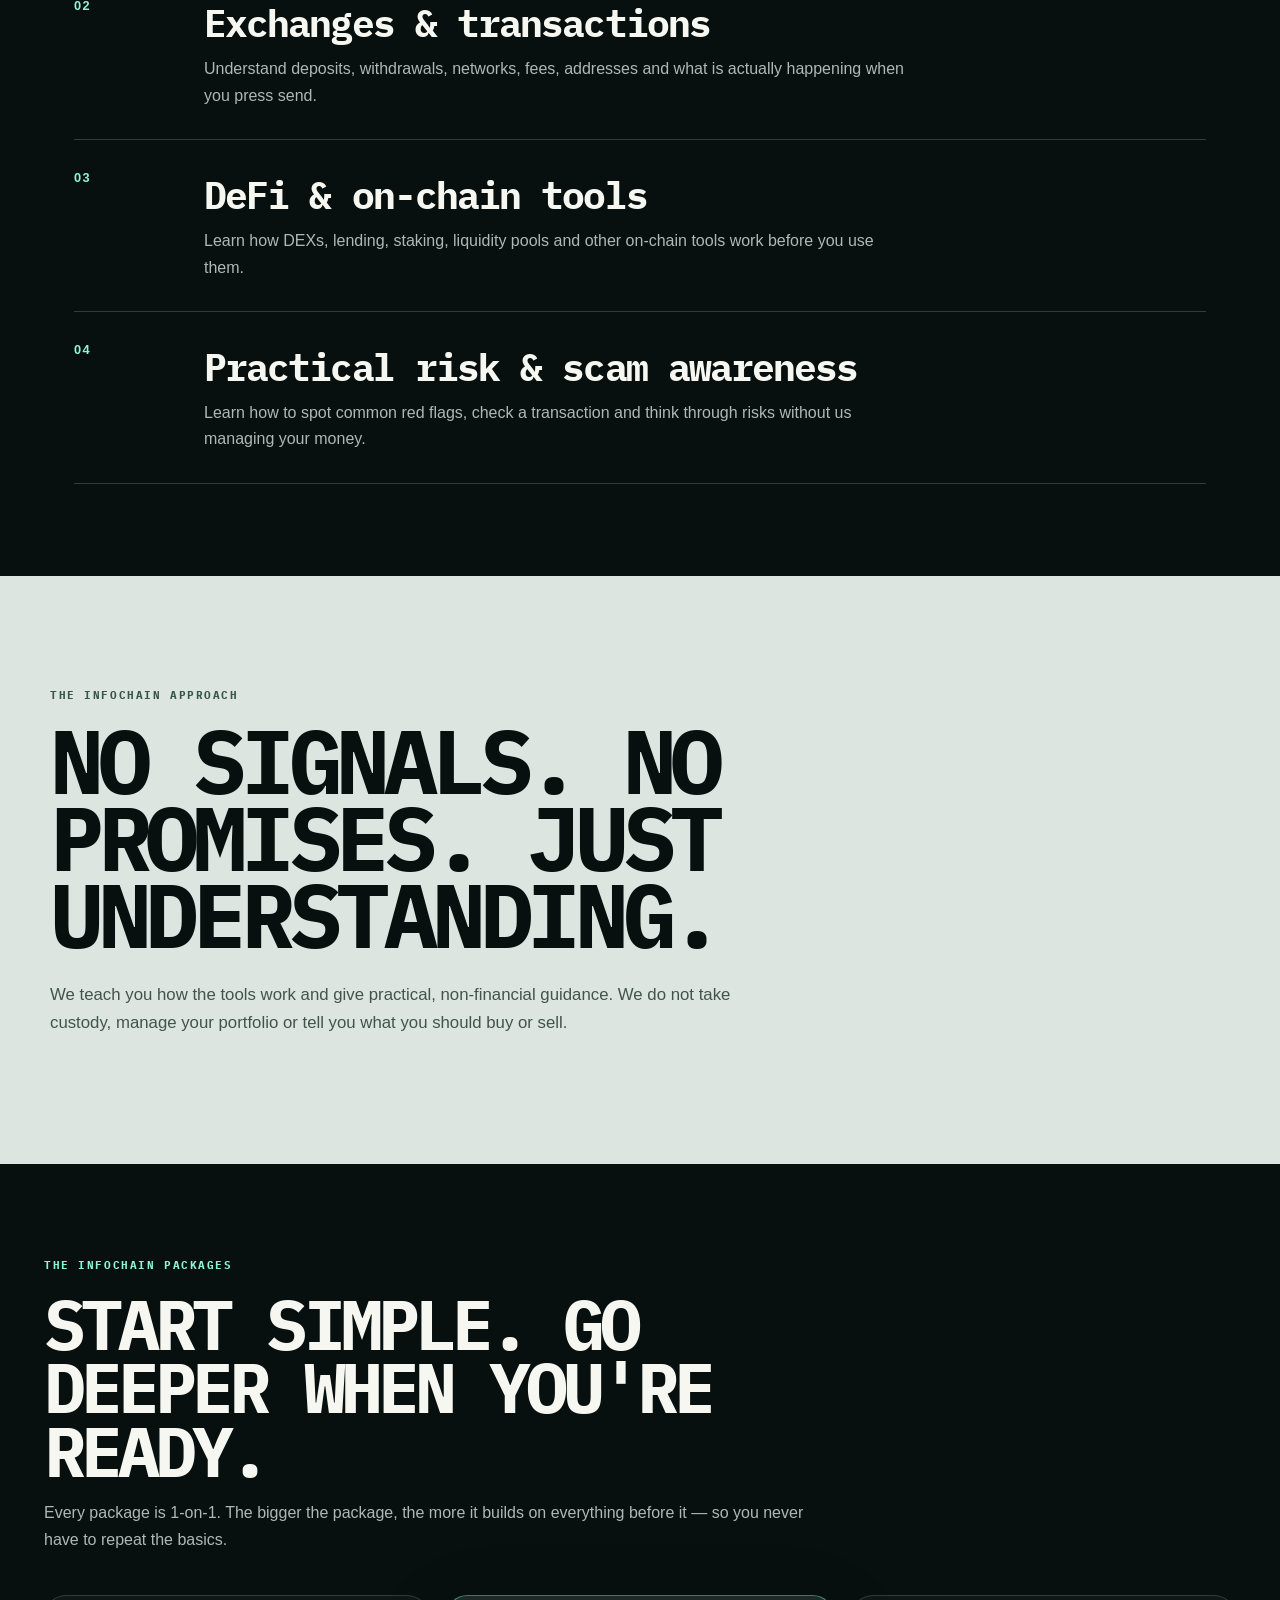
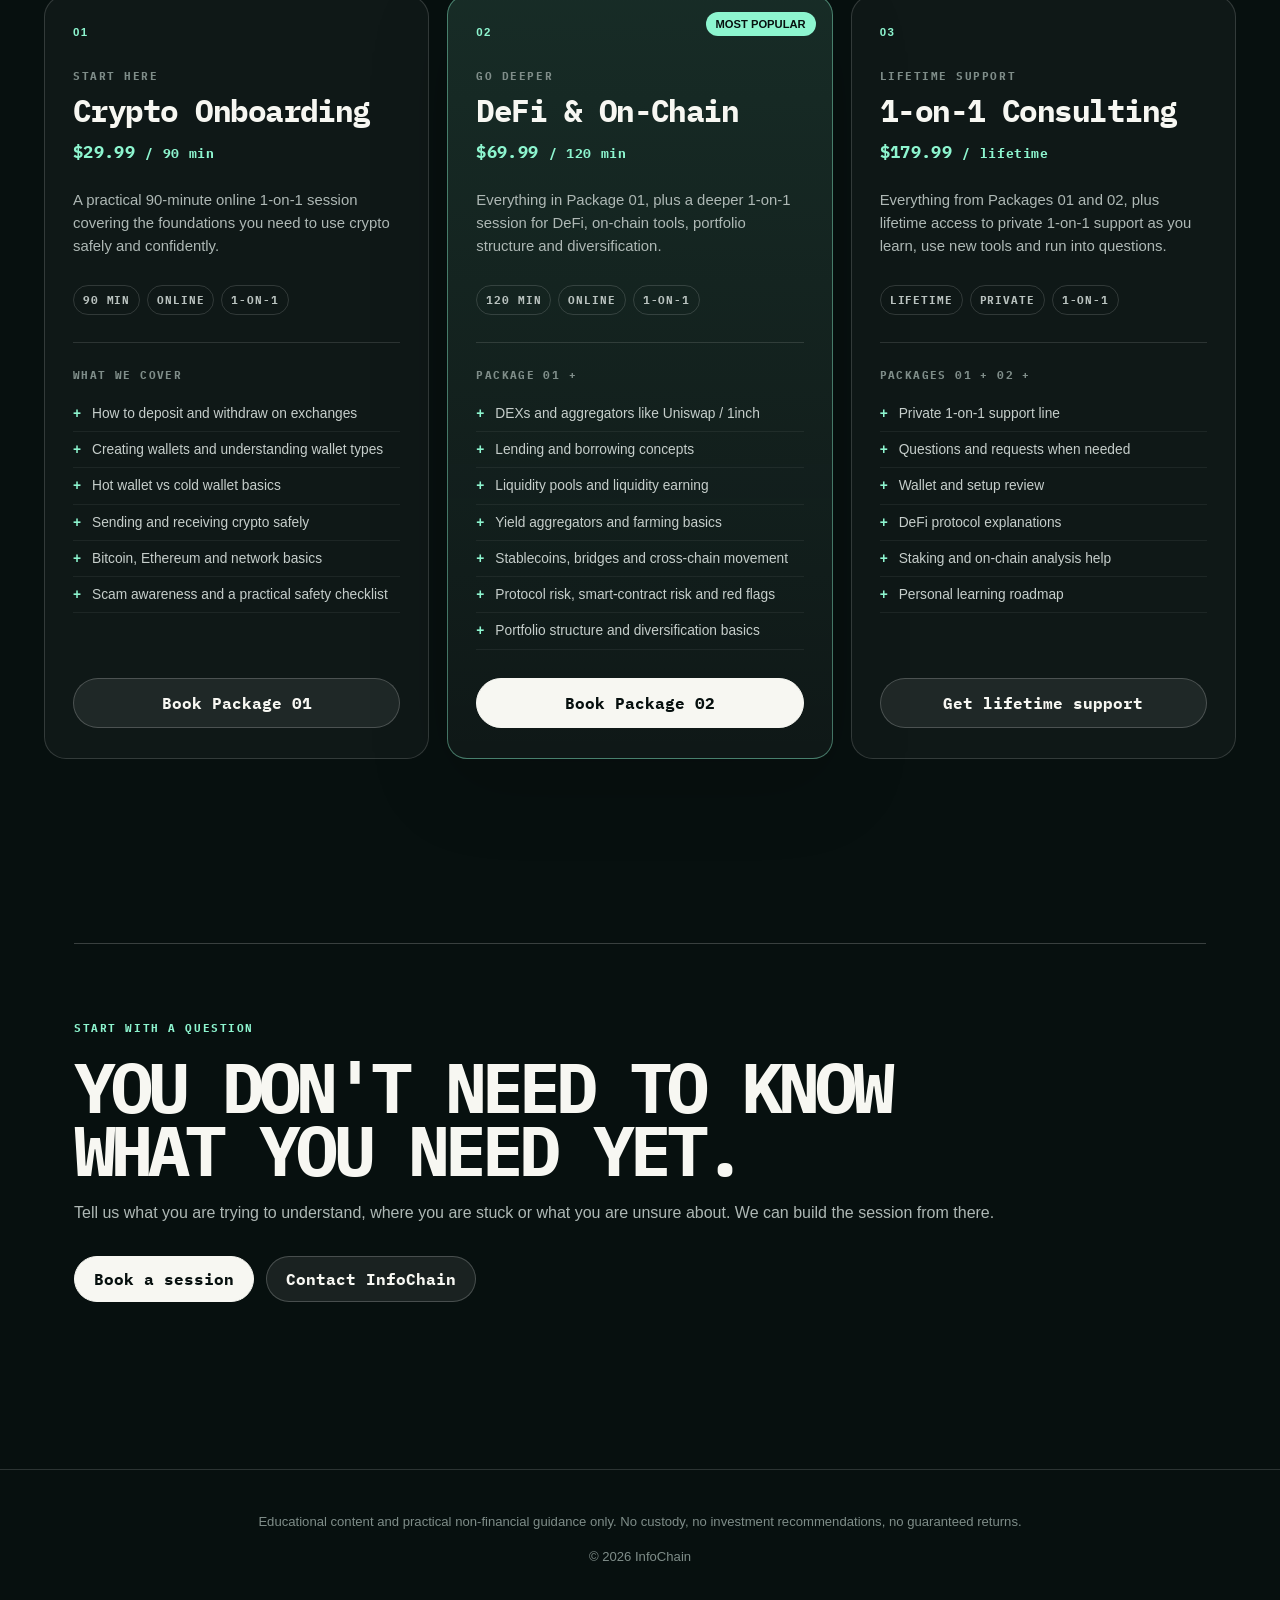
==== commit cdc7280c: "Use uploaded cinematic skyline video in hero" ====
--- a/index.html
+++ b/index.html
@@ -2,7 +2,7 @@
 <html lang="en">
 <head><meta charset="UTF-8" /><meta name="viewport" content="width=device-width, initial-scale=1.0" /><meta name="description" content="InfoChain provides practical 1-on-1 crypto education and consulting for people who want to understand crypto without the hype." /><title>InfoChain | The Onboarding Layer for Crypto</title><link rel="stylesheet" href="style.css" /><link rel="stylesheet" href="enhancements.css" /><link rel="stylesheet" href="hero-overrides.css" /></head>
 <body>
-  <header class="site-header"><nav class="nav"><a class="logo" href="index.html">INFOCHAIN</a><div class="nav-links"><a href="#services">Services</a><a href="#packages">Packages</a><a href="about.html">About</a><a href="faq.html">FAQ</a><a href="contact.html">Contact</a></div></nav><section class="hero" id="top"><div class="hero-text"><p class="eyebrow">1-ON-1 CRYPTO EDUCATION & CONSULTING</p><h1>THE ONBOARDING<br>LAYER FOR CRYPTO</h1><p class="hero-subtitle">Practical, personal guidance for understanding wallets, exchanges, DeFi and on-chain tools — without the hype, without custody and without pretending to predict the market.</p><div class="hero-actions"><a class="btn primary" href="#packages">VIEW PACKAGES <span class="arrow">→</span></a><a class="btn secondary" href="booking.html">TALK TO US <span class="arrow">→</span></a></div></div><div class="hero-trust"><span class="trust-mark">✦</span><span>TRUSTED FOR PRACTICAL CRYPTO EDUCATION</span></div></section></header>
+  <header class="site-header"><nav class="nav"><a class="logo" href="index.html">INFOCHAIN</a><div class="nav-links"><a href="#services">Services</a><a href="#packages">Packages</a><a href="about.html">About</a><a href="faq.html">FAQ</a><a href="contact.html">Contact</a></div></nav><section class="hero" id="top"><video class="hero-video" autoplay muted loop playsinline preload="metadata" aria-hidden="true"><source src="assets/12057793_3840_2160_24fps-2.mov" type="video/quicktime"><source src="assets/12057793_3840_2160_24fps-2.mov" type="video/mp4"></video><div class="hero-video-overlay" aria-hidden="true"></div><div class="hero-text"><p class="eyebrow">1-ON-1 CRYPTO EDUCATION & CONSULTING</p><h1>THE ONBOARDING<br>LAYER FOR CRYPTO</h1><p class="hero-subtitle">Practical, personal guidance for understanding wallets, exchanges, DeFi and on-chain tools — without the hype, without custody and without pretending to predict the market.</p><div class="hero-actions"><a class="btn primary" href="#packages">VIEW PACKAGES <span class="arrow">→</span></a><a class="btn secondary" href="booking.html">TALK TO US <span class="arrow">→</span></a></div></div><div class="hero-trust"><span class="trust-mark">✦</span><span>TRUSTED FOR PRACTICAL CRYPTO EDUCATION</span></div></section></header>
   <main><section class="section trust-strip"><div><strong>1 — 1</strong><span>Private education built around your questions.</span></div><div><strong>PRACTICAL</strong><span>We explain what to click, what it means and what to watch out for.</span></div><div><strong>NO CUSTODY</strong><span>You keep control of your accounts, keys and capital at all times.</span></div></section>
     <section class="section editorial-section" id="services"><div class="section-heading editorial-heading"><p class="eyebrow">What we do</p><h2>FROM CONFUSED TO CONFIDENT.</h2><p>Crypto gets complicated quickly. Our job is to make the important parts understandable and useful — one question at a time.</p></div><div class="editorial-list"><article class="editorial-row"><span>01</span><div><h3>Wallets & self-custody</h3><p>Set up wallets, understand recovery phrases, move assets and avoid common mistakes.</p></div></article><article class="editorial-row"><span>02</span><div><h3>Exchanges & transactions</h3><p>Understand deposits, withdrawals, networks, fees, addresses and what is actually happening when you press send.</p></div></article><article class="editorial-row"><span>03</span><div><h3>DeFi & on-chain tools</h3><p>Learn how DEXs, lending, staking, liquidity pools and other on-chain tools work before you use them.</p></div></article><article class="editorial-row"><span>04</span><div><h3>Practical risk & scam awareness</h3><p>Learn how to spot common red flags, check a transaction and think through risks without us managing your money.</p></div></article></div></section>
     <section class="section dark-statement"><p class="eyebrow">The InfoChain approach</p><h2>NO SIGNALS. NO PROMISES. JUST UNDERSTANDING.</h2><p>We teach you how the tools work and give practical, non-financial guidance. We do not take custody, manage your portfolio or tell you what you should buy or sell.</p></section>
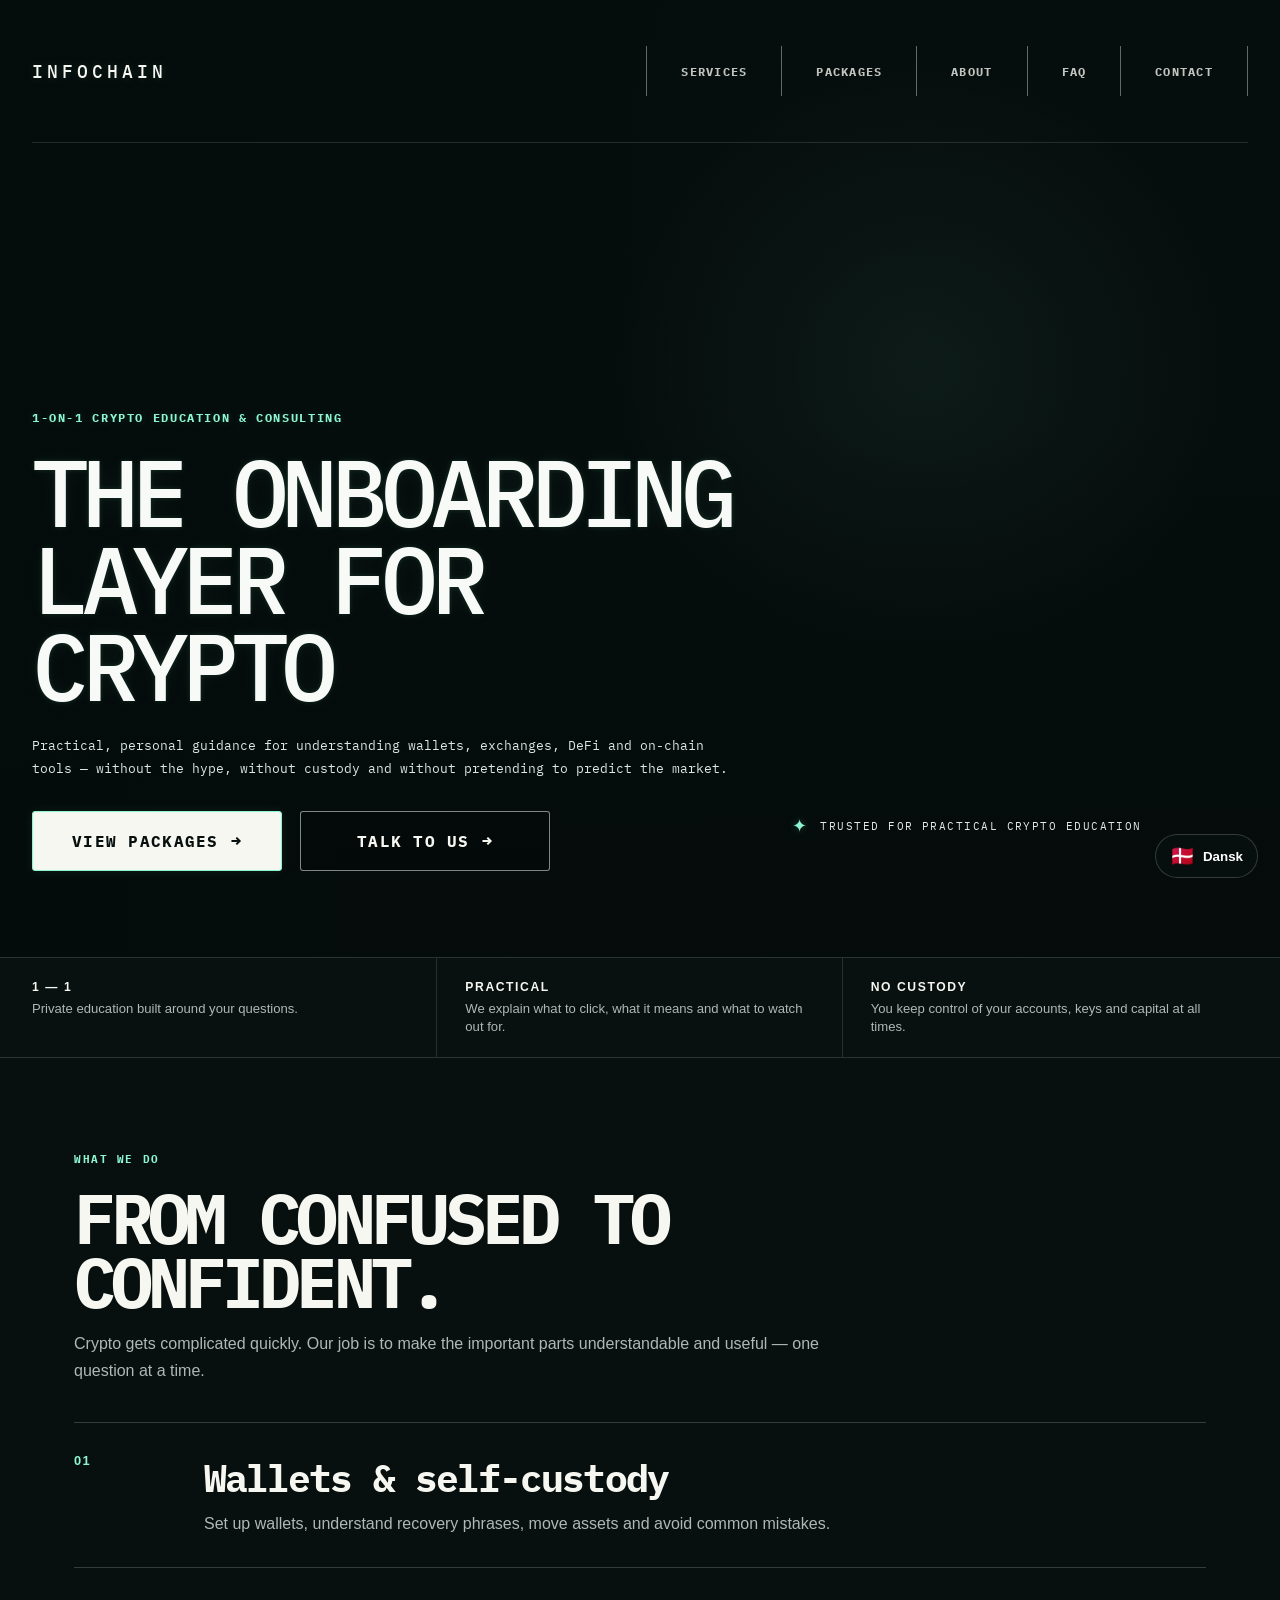
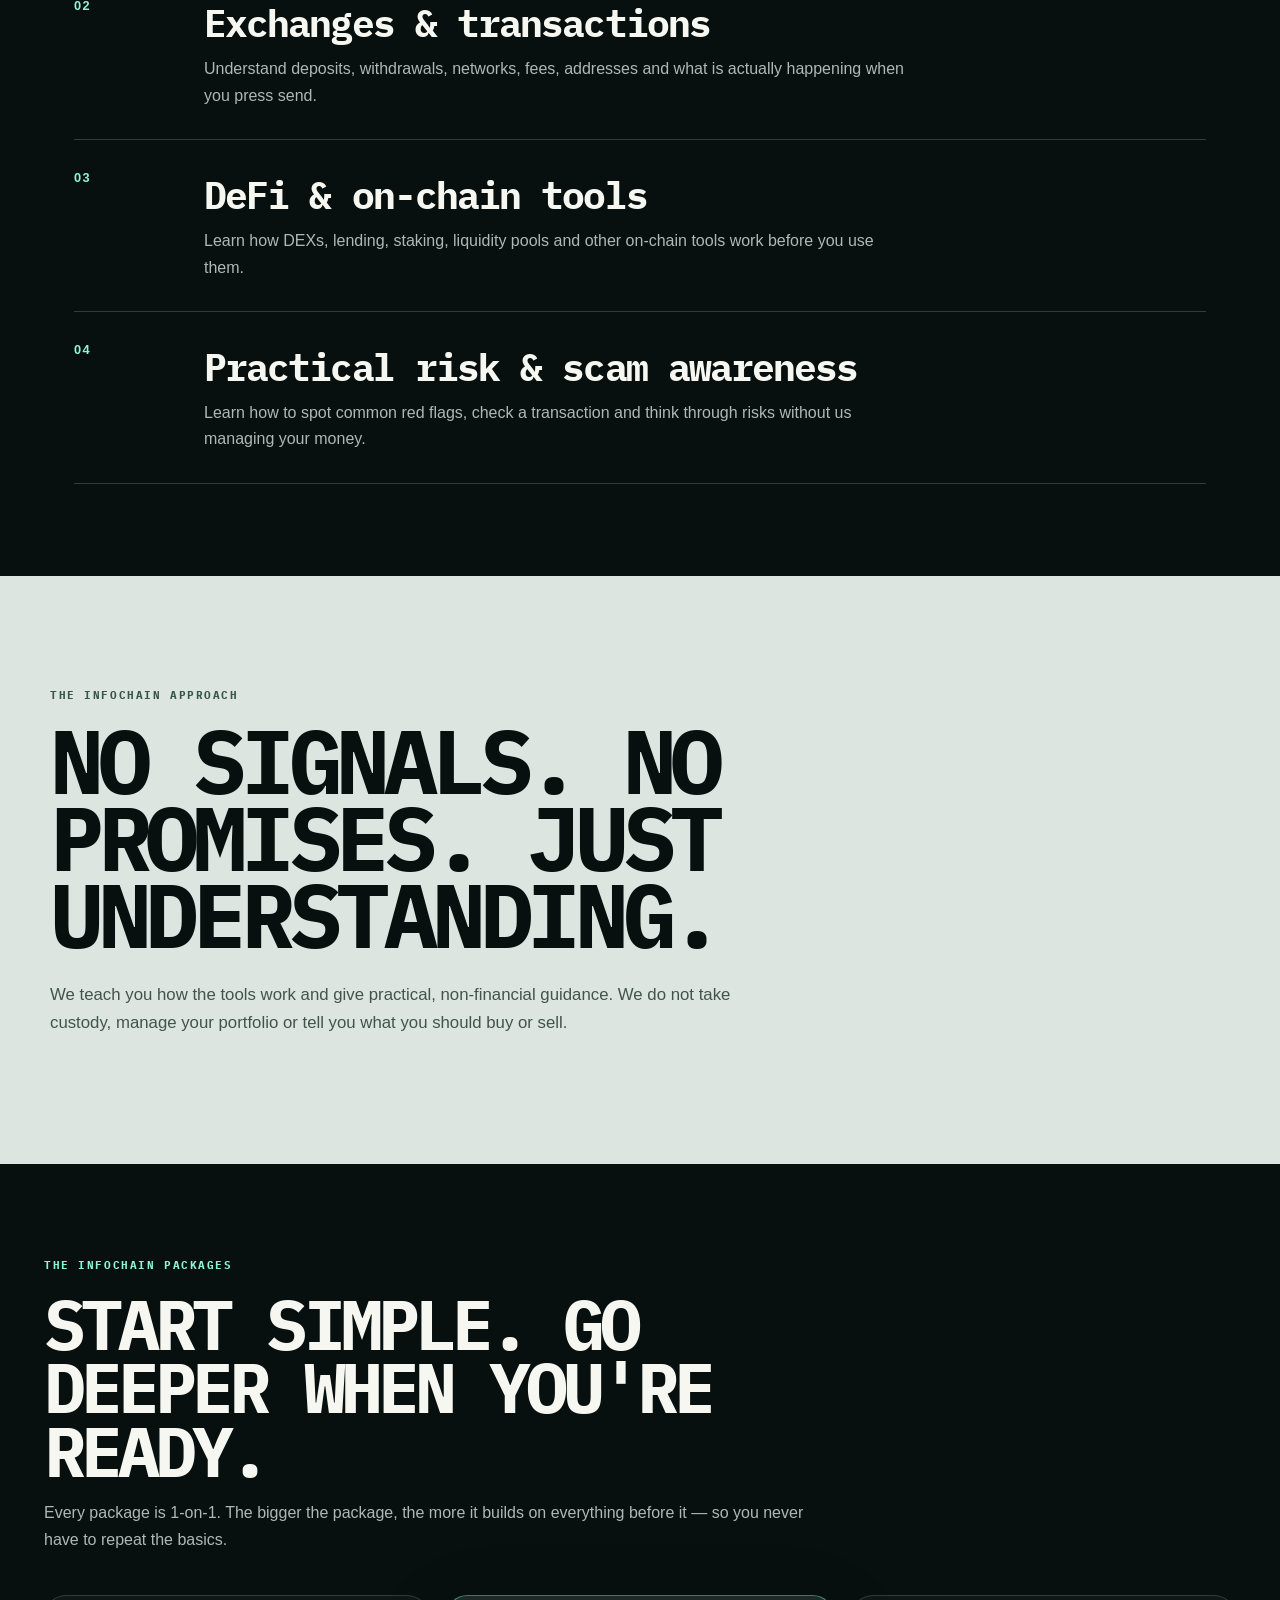
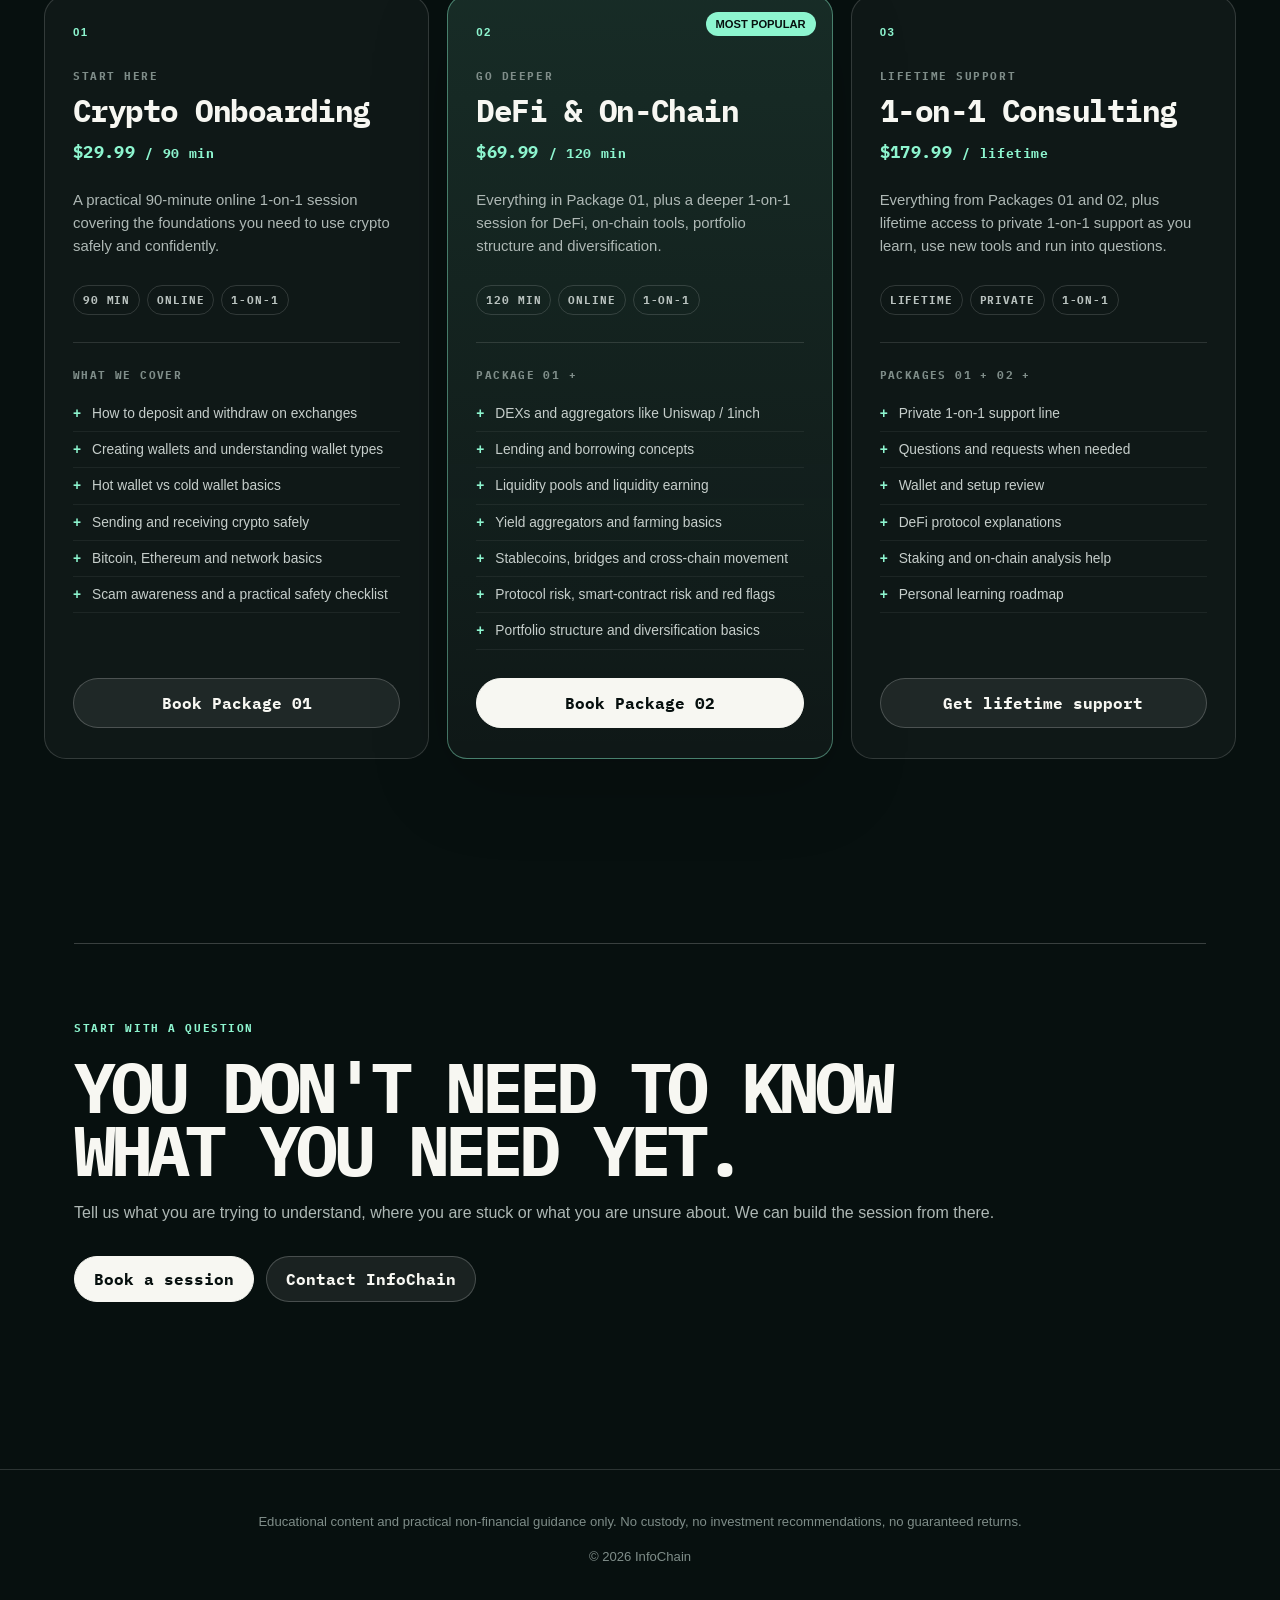
==== commit 430f618c: "Remove hero video from homepage" ====
--- a/index.html
+++ b/index.html
@@ -2,7 +2,7 @@
 <html lang="en">
 <head><meta charset="UTF-8" /><meta name="viewport" content="width=device-width, initial-scale=1.0" /><meta name="description" content="InfoChain provides practical 1-on-1 crypto education and consulting for people who want to understand crypto without the hype." /><title>InfoChain | The Onboarding Layer for Crypto</title><link rel="stylesheet" href="style.css" /><link rel="stylesheet" href="enhancements.css" /><link rel="stylesheet" href="hero-overrides.css" /></head>
 <body>
-  <header class="site-header"><nav class="nav"><a class="logo" href="index.html">INFOCHAIN</a><div class="nav-links"><a href="#services">Services</a><a href="#packages">Packages</a><a href="about.html">About</a><a href="faq.html">FAQ</a><a href="contact.html">Contact</a></div></nav><section class="hero" id="top"><video class="hero-video" autoplay muted loop playsinline preload="metadata" aria-hidden="true"><source src="assets/12057793_3840_2160_24fps-2.mov" type="video/quicktime"><source src="assets/12057793_3840_2160_24fps-2.mov" type="video/mp4"></video><div class="hero-video-overlay" aria-hidden="true"></div><div class="hero-text"><p class="eyebrow">1-ON-1 CRYPTO EDUCATION & CONSULTING</p><h1>THE ONBOARDING<br>LAYER FOR CRYPTO</h1><p class="hero-subtitle">Practical, personal guidance for understanding wallets, exchanges, DeFi and on-chain tools — without the hype, without custody and without pretending to predict the market.</p><div class="hero-actions"><a class="btn primary" href="#packages">VIEW PACKAGES <span class="arrow">→</span></a><a class="btn secondary" href="booking.html">TALK TO US <span class="arrow">→</span></a></div></div><div class="hero-trust"><span class="trust-mark">✦</span><span>TRUSTED FOR PRACTICAL CRYPTO EDUCATION</span></div></section></header>
+  <header class="site-header"><nav class="nav"><a class="logo" href="index.html">INFOCHAIN</a><div class="nav-links"><a href="#services">Services</a><a href="#packages">Packages</a><a href="about.html">About</a><a href="faq.html">FAQ</a><a href="contact.html">Contact</a></div></nav><section class="hero" id="top"><div class="hero-text"><p class="eyebrow">1-ON-1 CRYPTO EDUCATION & CONSULTING</p><h1>THE ONBOARDING<br>LAYER FOR CRYPTO</h1><p class="hero-subtitle">Practical, personal guidance for understanding wallets, exchanges, DeFi and on-chain tools — without the hype, without custody and without pretending to predict the market.</p><div class="hero-actions"><a class="btn primary" href="#packages">VIEW PACKAGES <span class="arrow">→</span></a><a class="btn secondary" href="booking.html">TALK TO US <span class="arrow">→</span></a></div></div><div class="hero-trust"><span class="trust-mark">✦</span><span>TRUSTED FOR PRACTICAL CRYPTO EDUCATION</span></div></section></header>
   <main><section class="section trust-strip"><div><strong>1 — 1</strong><span>Private education built around your questions.</span></div><div><strong>PRACTICAL</strong><span>We explain what to click, what it means and what to watch out for.</span></div><div><strong>NO CUSTODY</strong><span>You keep control of your accounts, keys and capital at all times.</span></div></section>
     <section class="section editorial-section" id="services"><div class="section-heading editorial-heading"><p class="eyebrow">What we do</p><h2>FROM CONFUSED TO CONFIDENT.</h2><p>Crypto gets complicated quickly. Our job is to make the important parts understandable and useful — one question at a time.</p></div><div class="editorial-list"><article class="editorial-row"><span>01</span><div><h3>Wallets & self-custody</h3><p>Set up wallets, understand recovery phrases, move assets and avoid common mistakes.</p></div></article><article class="editorial-row"><span>02</span><div><h3>Exchanges & transactions</h3><p>Understand deposits, withdrawals, networks, fees, addresses and what is actually happening when you press send.</p></div></article><article class="editorial-row"><span>03</span><div><h3>DeFi & on-chain tools</h3><p>Learn how DEXs, lending, staking, liquidity pools and other on-chain tools work before you use them.</p></div></article><article class="editorial-row"><span>04</span><div><h3>Practical risk & scam awareness</h3><p>Learn how to spot common red flags, check a transaction and think through risks without us managing your money.</p></div></article></div></section>
     <section class="section dark-statement"><p class="eyebrow">The InfoChain approach</p><h2>NO SIGNALS. NO PROMISES. JUST UNDERSTANDING.</h2><p>We teach you how the tools work and give practical, non-financial guidance. We do not take custody, manage your portfolio or tell you what you should buy or sell.</p></section>
--- a/hero-overrides.css
+++ b/hero-overrides.css
@@ -1,4 +1,5 @@
 @import url('https://fonts.googleapis.com/css2?family=IBM+Plex+Mono:wght@400;500;600&display=swap');
 .site-header{background:#07100f url('https://images.unsplash.com/photo-1547328299-5f195cfe9d43?auto=format&fit=crop&fm=jpg&ixlib=rb-4.1.0&q=82&w=3000') 62% center/cover no-repeat!important;position:relative;overflow:hidden}.site-header:before{content:"";position:absolute;inset:-3%;z-index:0;background:inherit;transform:scale(1.03);animation:skyline-drift 24s ease-in-out infinite alternate;pointer-events:none}.site-header:after{z-index:1!important;background:linear-gradient(90deg,rgba(4,12,11,.91),rgba(4,12,11,.43) 54%,rgba(4,12,11,.38)),linear-gradient(180deg,rgba(4,10,9,.16),rgba(4,10,9,.12) 45%,rgba(4,10,9,.88) 100%),radial-gradient(circle at 72% 38%,rgba(141,245,207,.11),transparent 28%)}@keyframes skyline-drift{0%{transform:scale(1.03) translate3d(-.4%,0,0)}100%{transform:scale(1.08) translate3d(.7%,-.35%,0)}}
 .nav,.hero{z-index:2}.logo,.nav-links a,.hero h1,.hero-subtitle,.hero .eyebrow,.hero-trust,.btn{font-family:'IBM Plex Mono',monospace!important}.logo{letter-spacing:.22em!important;text-transform:uppercase!important;text-shadow:0 0 10px rgba(141,245,207,.16)!important}.nav-links{gap:0!important}.nav-links a{letter-spacing:.1em!important;text-transform:uppercase!important;border-left:1px solid rgba(255,255,255,.38)!important}.nav-links a:last-child{border-right:1px solid rgba(255,255,255,.38)!important}.hero h1{color:#f8faf7!important;text-shadow:0 0 5px rgba(141,245,207,.13),0 0 18px rgba(141,245,207,.055)!important}.hero .eyebrow{color:#8df5cf!important;text-shadow:0 0 8px rgba(141,245,207,.18)!important}.hero-subtitle{text-shadow:0 0 7px rgba(141,245,207,.08)!important}.hero-actions .btn.primary{box-shadow:inset 0 0 0 1px rgba(141,245,207,.08),0 0 12px rgba(141,245,207,.08)!important}.trust-mark{color:#8df5cf!important;text-shadow:0 0 8px rgba(141,245,207,.3)!important}
+/* Cinematic hero video: full-bleed background, never a page-level overlay. */.hero{isolation:isolate}.hero-video{position:absolute!important;inset:0!important;width:100%!important;height:100%!important;max-width:none!important;max-height:none!important;object-fit:cover!important;object-position:center center!important;display:block!important;z-index:-2!important}.hero-video-overlay{position:absolute!important;inset:0!important;width:100%!important;height:100%!important;z-index:-1!important;pointer-events:none!important;background:linear-gradient(90deg,rgba(4,12,11,.9),rgba(4,12,11,.48) 55%,rgba(4,12,11,.4)),linear-gradient(180deg,rgba(4,10,9,.12),rgba(4,10,9,.18) 48%,rgba(4,10,9,.84) 100%)!important}.hero-text,.hero-trust{position:relative!important;z-index:2!important}.hero-text{max-width:900px}.hero h1{position:relative;z-index:2}
 @media(max-width:850px){.hero h1{font-size:clamp(2.6rem,11vw,5rem)!important}}@media(prefers-reduced-motion:reduce){.site-header:before{animation:none}.site-header{background-position:62% center!important}}
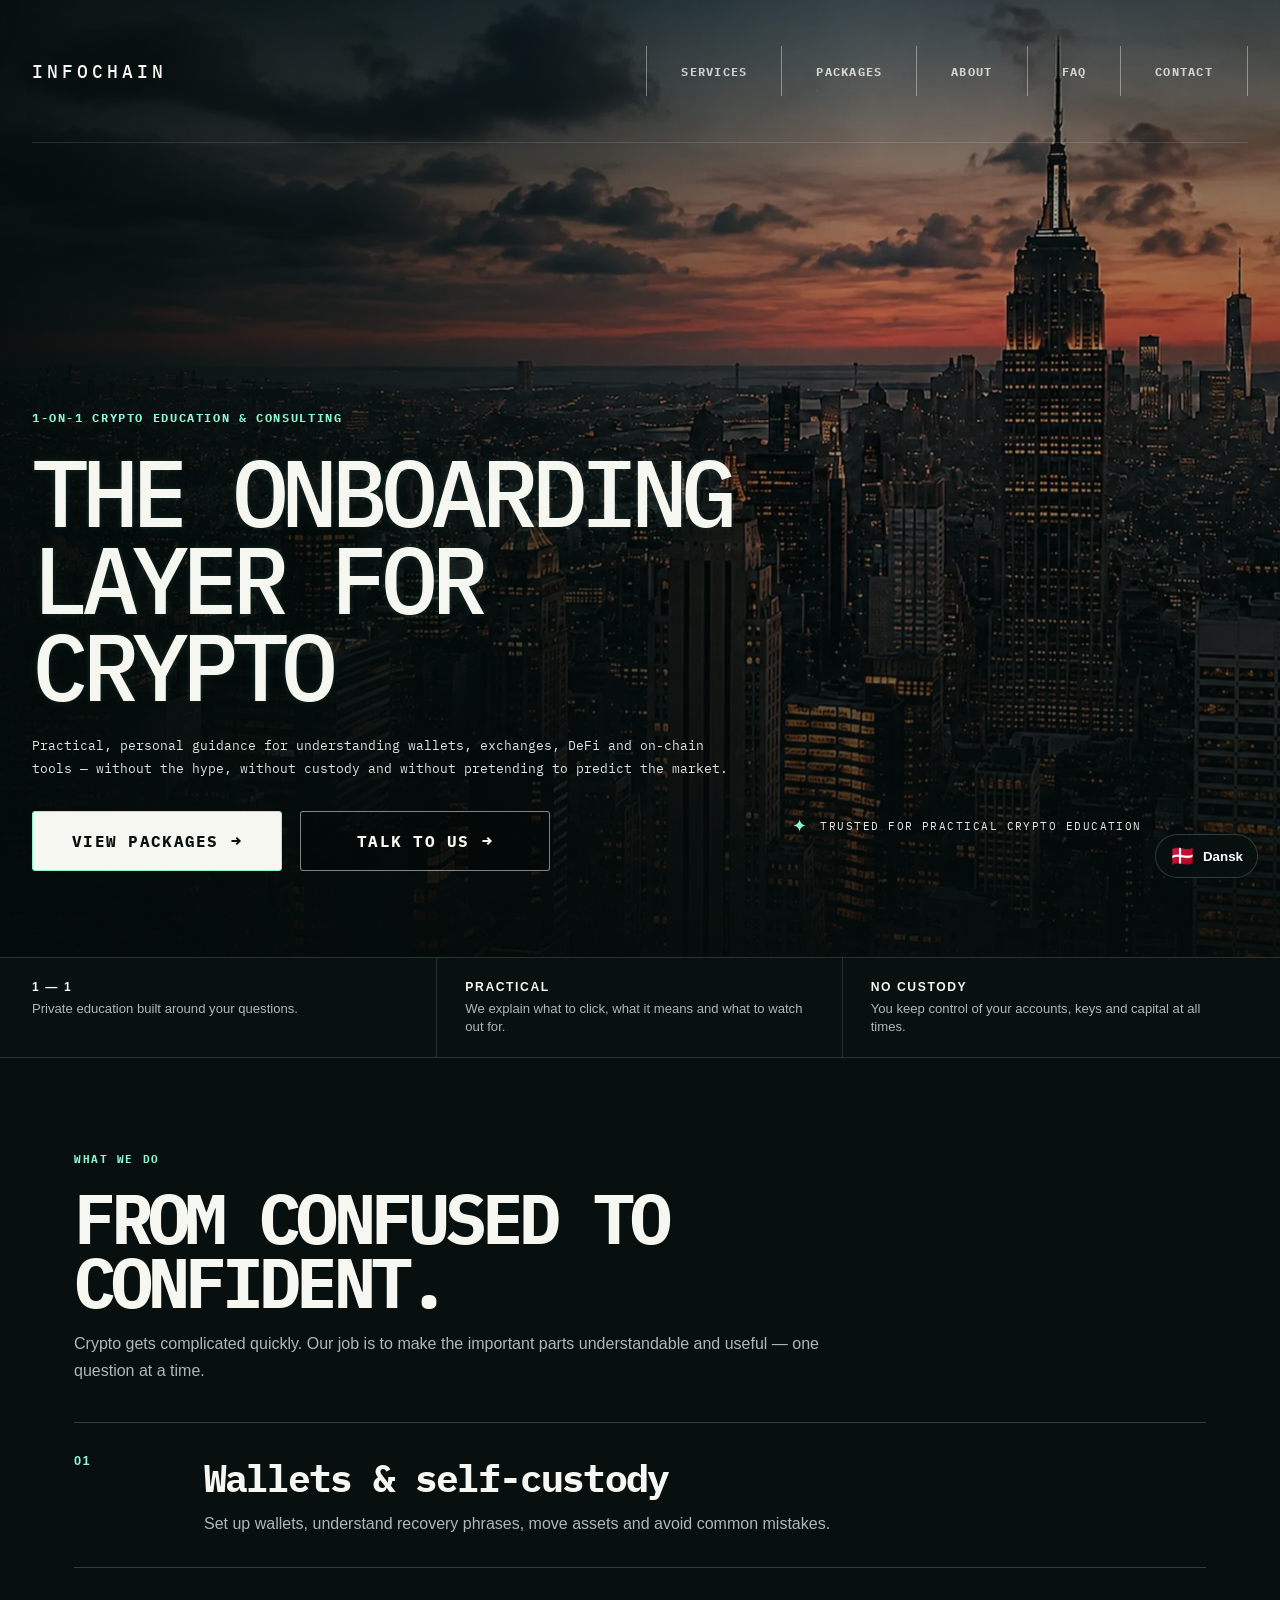
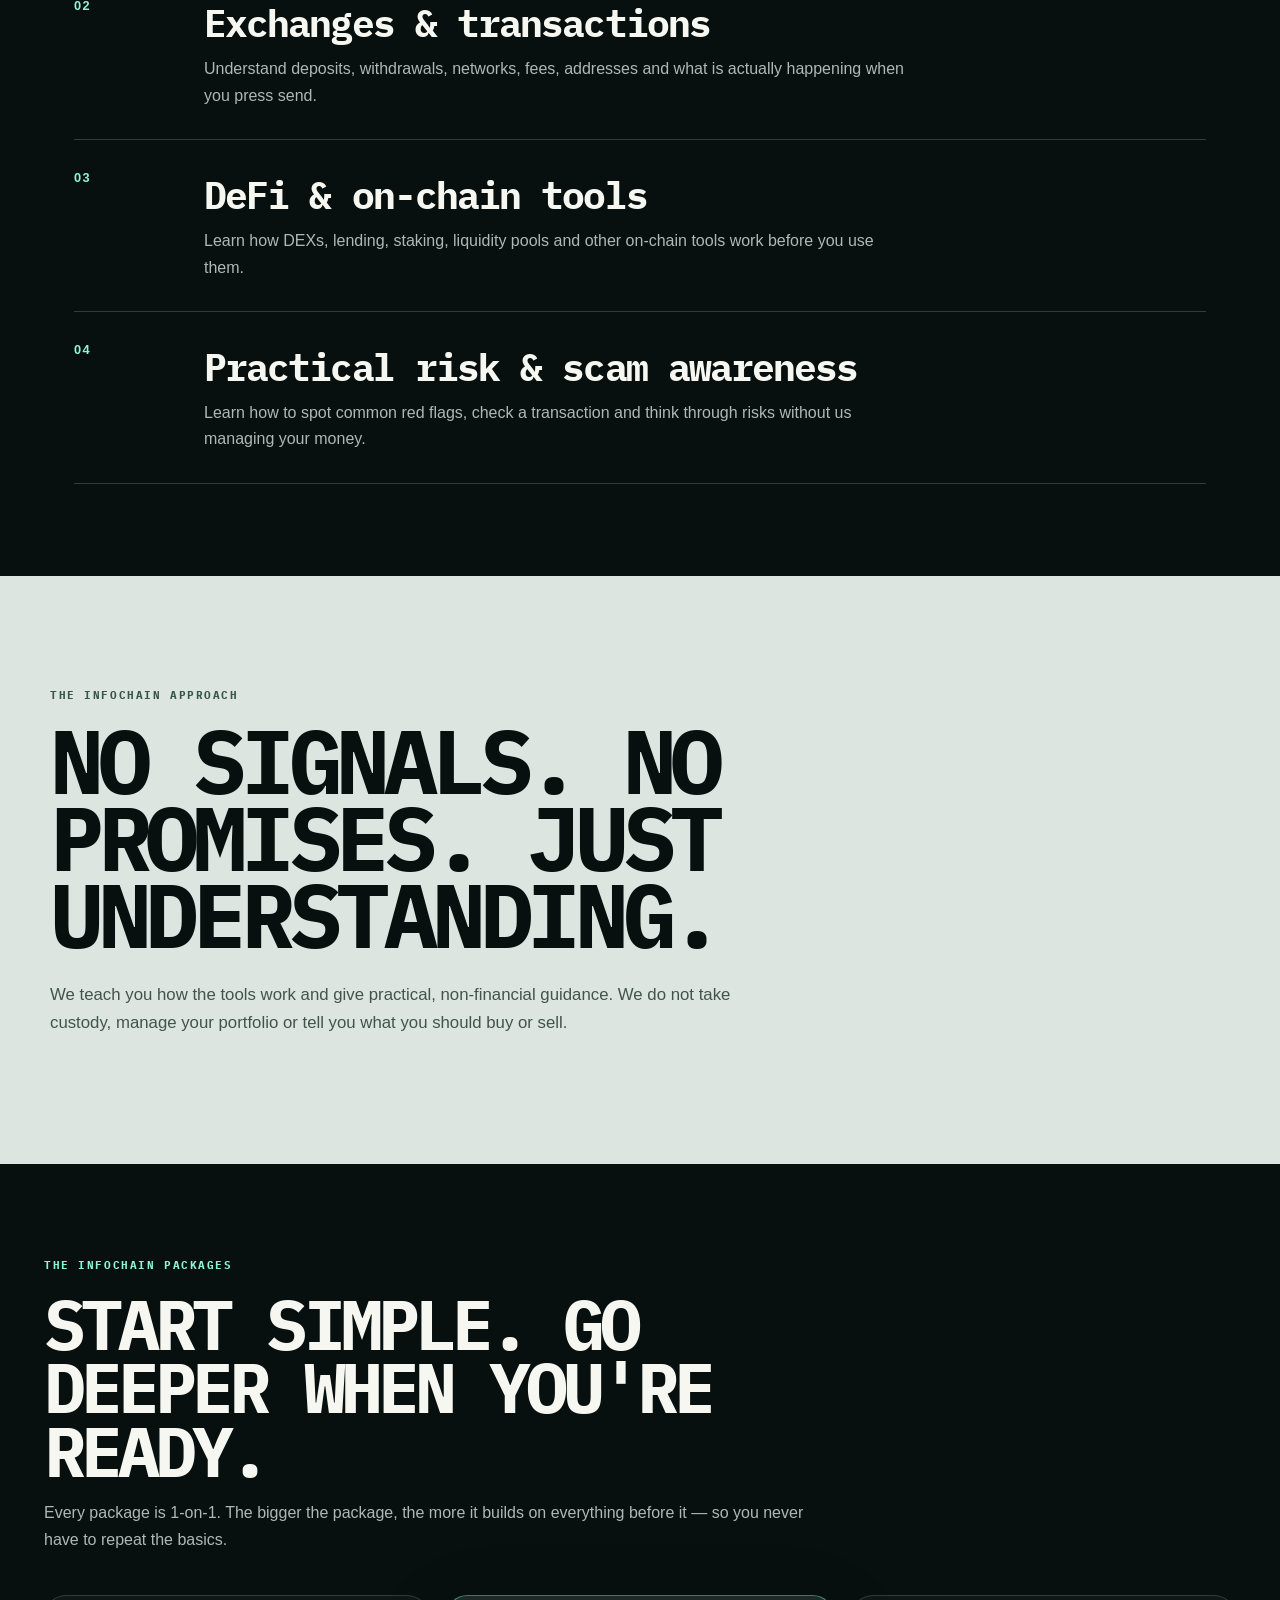
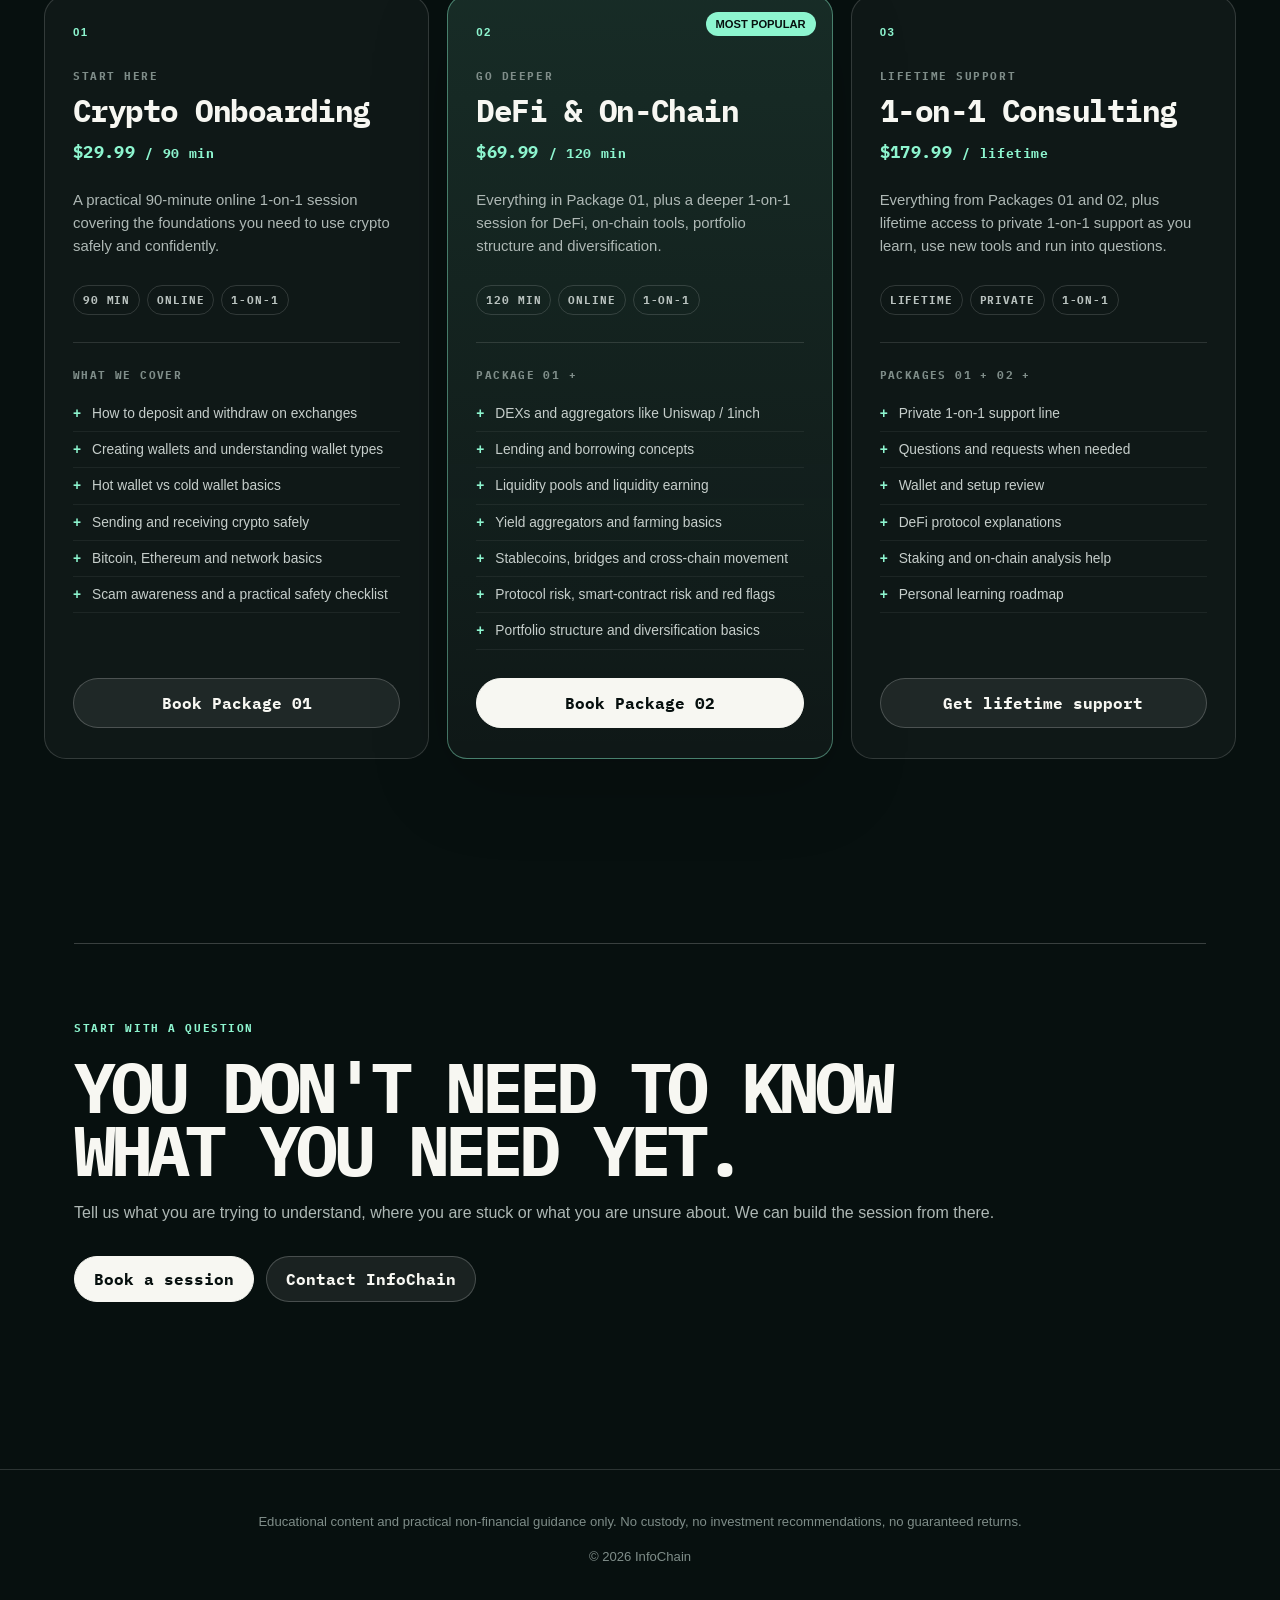
==== commit dcfcfbf7: "Add looping video background support to landing page hero" ====
--- a/index.html
+++ b/index.html
@@ -2,7 +2,16 @@
 <html lang="en">
 <head><meta charset="UTF-8" /><meta name="viewport" content="width=device-width, initial-scale=1.0" /><meta name="description" content="InfoChain provides practical 1-on-1 crypto education and consulting for people who want to understand crypto without the hype." /><title>InfoChain | The Onboarding Layer for Crypto</title><link rel="stylesheet" href="style.css" /><link rel="stylesheet" href="enhancements.css" /><link rel="stylesheet" href="hero-overrides.css" /></head>
 <body>
-  <header class="site-header"><nav class="nav"><a class="logo" href="index.html">INFOCHAIN</a><div class="nav-links"><a href="#services">Services</a><a href="#packages">Packages</a><a href="about.html">About</a><a href="faq.html">FAQ</a><a href="contact.html">Contact</a></div></nav><section class="hero" id="top"><div class="hero-text"><p class="eyebrow">1-ON-1 CRYPTO EDUCATION & CONSULTING</p><h1>THE ONBOARDING<br>LAYER FOR CRYPTO</h1><p class="hero-subtitle">Practical, personal guidance for understanding wallets, exchanges, DeFi and on-chain tools — without the hype, without custody and without pretending to predict the market.</p><div class="hero-actions"><a class="btn primary" href="#packages">VIEW PACKAGES <span class="arrow">→</span></a><a class="btn secondary" href="booking.html">TALK TO US <span class="arrow">→</span></a></div></div><div class="hero-trust"><span class="trust-mark">✦</span><span>TRUSTED FOR PRACTICAL CRYPTO EDUCATION</span></div></section></header>
+  <header class="site-header">
+    <!-- Looping skyline video background -->
+    <video class="hero-video" autoplay muted loop playsinline poster="assets/chicago-poster.jpg">
+      <source src="assets/chicago-skyline-loop.mp4" type="video/mp4">
+    </video>
+    <div class="hero-video-overlay"></div>
+
+    <nav class="nav"><a class="logo" href="index.html">INFOCHAIN</a><div class="nav-links"><a href="#services">Services</a><a href="#packages">Packages</a><a href="about.html">About</a><a href="faq.html">FAQ</a><a href="contact.html">Contact</a></div></nav>
+    <section class="hero" id="top"><div class="hero-text"><p class="eyebrow">1-ON-1 CRYPTO EDUCATION & CONSULTING</p><h1>THE ONBOARDING<br>LAYER FOR CRYPTO</h1><p class="hero-subtitle">Practical, personal guidance for understanding wallets, exchanges, DeFi and on-chain tools — without the hype, without custody and without pretending to predict the market.</p><div class="hero-actions"><a class="btn primary" href="#packages">VIEW PACKAGES <span class="arrow">→</span></a><a class="btn secondary" href="booking.html">TALK TO US <span class="arrow">→</span></a></div></div><div class="hero-trust"><span class="trust-mark">✦</span><span>TRUSTED FOR PRACTICAL CRYPTO EDUCATION</span></div></section>
+  </header>
   <main><section class="section trust-strip"><div><strong>1 — 1</strong><span>Private education built around your questions.</span></div><div><strong>PRACTICAL</strong><span>We explain what to click, what it means and what to watch out for.</span></div><div><strong>NO CUSTODY</strong><span>You keep control of your accounts, keys and capital at all times.</span></div></section>
     <section class="section editorial-section" id="services"><div class="section-heading editorial-heading"><p class="eyebrow">What we do</p><h2>FROM CONFUSED TO CONFIDENT.</h2><p>Crypto gets complicated quickly. Our job is to make the important parts understandable and useful — one question at a time.</p></div><div class="editorial-list"><article class="editorial-row"><span>01</span><div><h3>Wallets & self-custody</h3><p>Set up wallets, understand recovery phrases, move assets and avoid common mistakes.</p></div></article><article class="editorial-row"><span>02</span><div><h3>Exchanges & transactions</h3><p>Understand deposits, withdrawals, networks, fees, addresses and what is actually happening when you press send.</p></div></article><article class="editorial-row"><span>03</span><div><h3>DeFi & on-chain tools</h3><p>Learn how DEXs, lending, staking, liquidity pools and other on-chain tools work before you use them.</p></div></article><article class="editorial-row"><span>04</span><div><h3>Practical risk & scam awareness</h3><p>Learn how to spot common red flags, check a transaction and think through risks without us managing your money.</p></div></article></div></section>
     <section class="section dark-statement"><p class="eyebrow">The InfoChain approach</p><h2>NO SIGNALS. NO PROMISES. JUST UNDERSTANDING.</h2><p>We teach you how the tools work and give practical, non-financial guidance. We do not take custody, manage your portfolio or tell you what you should buy or sell.</p></section>
--- a/enhancements.css
+++ b/enhancements.css
@@ -1,11 +1,9 @@
 @import url('https://fonts.googleapis.com/css2?family=IBM+Plex+Mono:wght@400;500;600&display=swap');
 
-.site-header{background:#07100f url('https://images.unsplash.com/photo-1480714378408-67cf0d13bc1b?auto=format&fit=crop&w=2400&q=88') center/cover no-repeat!important;position:relative;overflow:hidden}.site-header:after{z-index:1!important;background:linear-gradient(90deg,rgba(4,12,11,.9),rgba(4,12,11,.34) 55%,rgba(4,12,11,.64)),linear-gradient(180deg,rgba(4,10,9,.12),rgba(4,10,9,.18) 45%,rgba(4,10,9,.94)),radial-gradient(circle at 72% 40%,rgba(141,245,207,.12),transparent 28%)}.hero-video{position:absolute;inset:0;z-index:0;overflow:hidden;pointer-events:none;background:#07100f}.hero-video iframe{position:absolute;top:50%;left:50%;width:100vw;height:56.25vw;min-height:100%;min-width:177.78vh;transform:translate(-50%,-50%) scale(1.08);border:0;opacity:.98;pointer-events:none}.nav,.hero{z-index:2}
-
-/* InfoChain visual language */
+/* InfoChain visual language. Hero background is owned only by hero-overrides.css. */
 .nav{border-bottom:1px solid rgba(255,255,255,.12)!important;min-height:86px!important}.logo{font-family:'IBM Plex Mono',monospace!important;font-size:1.15rem!important;letter-spacing:.22em!important;text-transform:uppercase!important;font-weight:500!important}.nav-links{height:86px;gap:0!important}.nav-links a{font-family:'IBM Plex Mono',monospace!important;font-size:.78rem!important;letter-spacing:.1em!important;text-transform:uppercase!important;padding:0 34px!important;height:50px;display:flex!important;align-items:center;border-left:1px solid rgba(255,255,255,.38);transition:background .25s ease,color .25s ease!important}.nav-links a:last-child{border-right:1px solid rgba(255,255,255,.38)}.nav-links a:hover{background:rgba(255,255,255,.08)!important;color:#8df5cf!important}
 .hero{min-height:calc(100vh - 86px)!important;position:relative}.hero-text{max-width:760px!important;padding-top:9vh!important}.hero .eyebrow,.hero-trust{font-family:'IBM Plex Mono',monospace!important;letter-spacing:.13em!important;text-transform:uppercase!important}.hero .eyebrow{color:#8df5cf!important;font-size:.78rem!important}.hero h1{font-family:'IBM Plex Mono',monospace!important;font-weight:500!important;letter-spacing:-.075em!important;line-height:.92!important;font-size:clamp(3.6rem,7.4vw,7.8rem)!important;text-transform:uppercase!important;max-width:980px!important;margin-top:20px!important}.hero-subtitle{font-family:'IBM Plex Mono',monospace!important;font-size:.82rem!important;line-height:1.75!important;max-width:700px!important;color:#e1e6e3!important}.hero-actions{gap:18px!important}.hero-actions .btn{font-family:'IBM Plex Mono',monospace!important;text-transform:uppercase!important;letter-spacing:.08em!important;border-radius:3px!important;min-width:250px!important;padding:18px 24px!important}.hero-actions .btn.primary{border:1px solid #8df5cf!important;box-shadow:inset 0 0 0 1px rgba(141,245,207,.08)}.hero-actions .btn.secondary{border:1px solid rgba(255,255,255,.5)!important;background:rgba(0,0,0,.12)!important}.arrow{margin-left:12px;font-size:1.05em}.hero-trust{position:absolute;left:0;bottom:34px;display:flex;align-items:center;gap:12px;color:#e5e9e6;font-size:.7rem}.trust-mark{color:#8df5cf;font-size:1.1rem}.eyebrow,h1,h2,h3,.btn,.package-label,.price,.package-meta,.package-includes strong{font-family:'IBM Plex Mono',monospace!important}.section-heading h2,.dark-statement h2,.contact-card h2{letter-spacing:-.07em!important}
 
 .booking-section{padding-top:72px}.booking-grid{display:grid;grid-template-columns:.9fr 1.1fr;gap:90px;align-items:start}.booking-copy h2{font-size:clamp(2.8rem,5.5vw,5.6rem);line-height:.88;letter-spacing:-.08em;margin:0 0 22px;text-transform:uppercase}.booking-copy>p:not(.eyebrow){color:#aeb8b5;max-width:520px}.booking-note{margin-top:32px;border-left:2px solid #8df5cf;background:rgba(255,255,255,.035);padding:18px 20px;color:#aeb8b5;font-size:.82rem;line-height:1.55}.booking-note strong{display:block;color:#f7f7f2;margin-bottom:5px}.booking-form{padding:30px;border:1px solid rgba(255,255,255,.16);border-radius:22px;background:rgba(255,255,255,.035);display:grid;gap:18px}.booking-form label{display:grid;gap:8px;font-size:.7rem;text-transform:uppercase;letter-spacing:.1em;font-weight:800;color:#aeb8b5}.booking-form input,.booking-form select,.booking-form textarea{width:100%;border:1px solid rgba(255,255,255,.16);background:#0b1715;color:#f7f7f2;border-radius:10px;padding:13px 14px;font:inherit;font-size:.95rem;outline:none}.booking-form input:focus,.booking-form select:focus,.booking-form textarea:focus{border-color:rgba(141,245,207,.7)}.booking-form textarea{resize:vertical}.booking-form option{background:#0b1715}.form-two{display:grid;grid-template-columns:1fr 1fr;gap:16px}.booking-form .btn{border:0;cursor:pointer;width:100%;font-size:.9rem}.form-footnote{margin:0;color:#71807c;font-size:.72rem;line-height:1.5;text-align:center}
-@media(max-width:850px){.nav{min-height:70px!important}.nav-links{height:70px}.nav-links a{padding:0 11px!important;font-size:.58rem!important}.logo{font-size:.8rem!important;letter-spacing:.13em!important}.hero{min-height:calc(100vh - 70px)!important}.hero-text{padding-top:6vh!important}.hero h1{font-size:clamp(2.6rem,11vw,5rem)!important}.hero-subtitle{font-size:.7rem!important}.hero-actions{flex-direction:column;align-items:flex-start}.hero-actions .btn{min-width:220px!important}.hero-trust{bottom:22px;font-size:.58rem}.booking-grid{grid-template-columns:1fr;gap:45px}.booking-form{padding:22px}.form-two{grid-template-columns:1fr}.hero-video iframe{transform:translate(-50%,-50%) scale(1.2)}}
-@media(prefers-reduced-motion:reduce){.hero-video{display:none}.site-header{background:#07100f url('https://images.unsplash.com/photo-1480714378408-67cf0d13bc1b?auto=format&fit=crop&w=2400&q=88') center/cover no-repeat!important}}
+
+@media(max-width:850px){.nav{min-height:70px!important}.nav-links{height:70px}.nav-links a{padding:0 11px!important;font-size:.58rem!important}.logo{font-size:.8rem!important;letter-spacing:.13em!important}.hero{min-height:calc(100vh - 70px)!important}.hero-text{padding-top:6vh!important}.hero h1{font-size:clamp(2.6rem,11vw,5rem)!important}.hero-subtitle{font-size:.7rem!important}.hero-actions{flex-direction:column;align-items:flex-start}.hero-actions .btn{min-width:220px!important}.hero-trust{bottom:22px;font-size:.58rem}.booking-grid{grid-template-columns:1fr;gap:45px}.booking-form{padding:22px}.form-two{grid-template-columns:1fr}}
--- a/hero-overrides.css
+++ b/hero-overrides.css
@@ -1,5 +1,55 @@
 @import url('https://fonts.googleapis.com/css2?family=IBM+Plex+Mono:wght@400;500;600&display=swap');
-.site-header{background:#07100f url('https://images.unsplash.com/photo-1547328299-5f195cfe9d43?auto=format&fit=crop&fm=jpg&ixlib=rb-4.1.0&q=82&w=3000') 62% center/cover no-repeat!important;position:relative;overflow:hidden}.site-header:before{content:"";position:absolute;inset:-3%;z-index:0;background:inherit;transform:scale(1.03);animation:skyline-drift 24s ease-in-out infinite alternate;pointer-events:none}.site-header:after{z-index:1!important;background:linear-gradient(90deg,rgba(4,12,11,.91),rgba(4,12,11,.43) 54%,rgba(4,12,11,.38)),linear-gradient(180deg,rgba(4,10,9,.16),rgba(4,10,9,.12) 45%,rgba(4,10,9,.88) 100%),radial-gradient(circle at 72% 38%,rgba(141,245,207,.11),transparent 28%)}@keyframes skyline-drift{0%{transform:scale(1.03) translate3d(-.4%,0,0)}100%{transform:scale(1.08) translate3d(.7%,-.35%,0)}}
-.nav,.hero{z-index:2}.logo,.nav-links a,.hero h1,.hero-subtitle,.hero .eyebrow,.hero-trust,.btn{font-family:'IBM Plex Mono',monospace!important}.logo{letter-spacing:.22em!important;text-transform:uppercase!important;text-shadow:0 0 10px rgba(141,245,207,.16)!important}.nav-links{gap:0!important}.nav-links a{letter-spacing:.1em!important;text-transform:uppercase!important;border-left:1px solid rgba(255,255,255,.38)!important}.nav-links a:last-child{border-right:1px solid rgba(255,255,255,.38)!important}.hero h1{color:#f8faf7!important;text-shadow:0 0 5px rgba(141,245,207,.13),0 0 18px rgba(141,245,207,.055)!important}.hero .eyebrow{color:#8df5cf!important;text-shadow:0 0 8px rgba(141,245,207,.18)!important}.hero-subtitle{text-shadow:0 0 7px rgba(141,245,207,.08)!important}.hero-actions .btn.primary{box-shadow:inset 0 0 0 1px rgba(141,245,207,.08),0 0 12px rgba(141,245,207,.08)!important}.trust-mark{color:#8df5cf!important;text-shadow:0 0 8px rgba(141,245,207,.3)!important}
-/* Cinematic hero video: full-bleed background, never a page-level overlay. */.hero{isolation:isolate}.hero-video{position:absolute!important;inset:0!important;width:100%!important;height:100%!important;max-width:none!important;max-height:none!important;object-fit:cover!important;object-position:center center!important;display:block!important;z-index:-2!important}.hero-video-overlay{position:absolute!important;inset:0!important;width:100%!important;height:100%!important;z-index:-1!important;pointer-events:none!important;background:linear-gradient(90deg,rgba(4,12,11,.9),rgba(4,12,11,.48) 55%,rgba(4,12,11,.4)),linear-gradient(180deg,rgba(4,10,9,.12),rgba(4,10,9,.18) 48%,rgba(4,10,9,.84) 100%)!important}.hero-text,.hero-trust{position:relative!important;z-index:2!important}.hero-text{max-width:900px}.hero h1{position:relative;z-index:2}
-@media(max-width:850px){.hero h1{font-size:clamp(2.6rem,11vw,5rem)!important}}@media(prefers-reduced-motion:reduce){.site-header:before{animation:none}.site-header{background-position:62% center!important}}
+
+/* InfoChain hero — full-screen skyline, restrained overlay and subtle motion. */
+.site-header:not(.simple-header){
+  position:relative;
+  overflow:hidden;
+  isolation:isolate;
+  background:#07100f!important;
+}
+
+.site-header:not(.simple-header)::before{
+  content:"";
+  position:absolute;
+  inset:-1.5%;
+  z-index:0;
+  pointer-events:none;
+  background:url('assets/HlrSd.webp?v=20260816-2') 68% center/cover no-repeat;
+  transform:scale(1.01);
+  transform-origin:center;
+  animation:skyline-drift 18s ease-in-out infinite alternate;
+  will-change:transform;
+}
+
+.site-header:not(.simple-header)::after{
+  content:"";
+  position:absolute;
+  inset:0;
+  z-index:1!important;
+  pointer-events:none;
+  background:
+    linear-gradient(90deg,rgba(4,12,11,.86) 0%,rgba(4,12,11,.58) 32%,rgba(4,12,11,.22) 68%,rgba(4,12,11,.32) 100%),
+    linear-gradient(180deg,rgba(4,10,9,.08) 0%,rgba(4,10,9,.12) 42%,rgba(4,10,9,.78) 100%);
+}
+
+@keyframes skyline-drift{
+  from{transform:scale(1.01) translate3d(-.1%,0,0)}
+  to{transform:scale(1.025) translate3d(.25%,-.1%,0)}
+}
+
+.nav,.hero{position:relative;z-index:2}
+.logo,.nav-links a,.hero h1,.hero-subtitle,.hero .eyebrow,.hero-trust,.btn{font-family:'IBM Plex Mono',monospace!important}
+.logo{letter-spacing:.22em!important;text-transform:uppercase!important}
+.hero-video,.hero-video-overlay{display:none!important}
+.hero-text,.hero-trust{position:relative!important;z-index:2!important}
+.hero-text{max-width:900px}
+.hero h1{position:relative;z-index:2;text-shadow:0 0 5px rgba(141,245,207,.12),0 0 18px rgba(141,245,207,.05)!important}
+
+@media(max-width:850px){
+  .site-header:not(.simple-header)::before{background-position:72% center;inset:-2.5%}
+  .hero h1{font-size:clamp(2.6rem,11vw,5rem)!important}
+}
+
+@media(prefers-reduced-motion:reduce){
+  .site-header:not(.simple-header)::before{animation:none;transform:scale(1.01)}
+}
